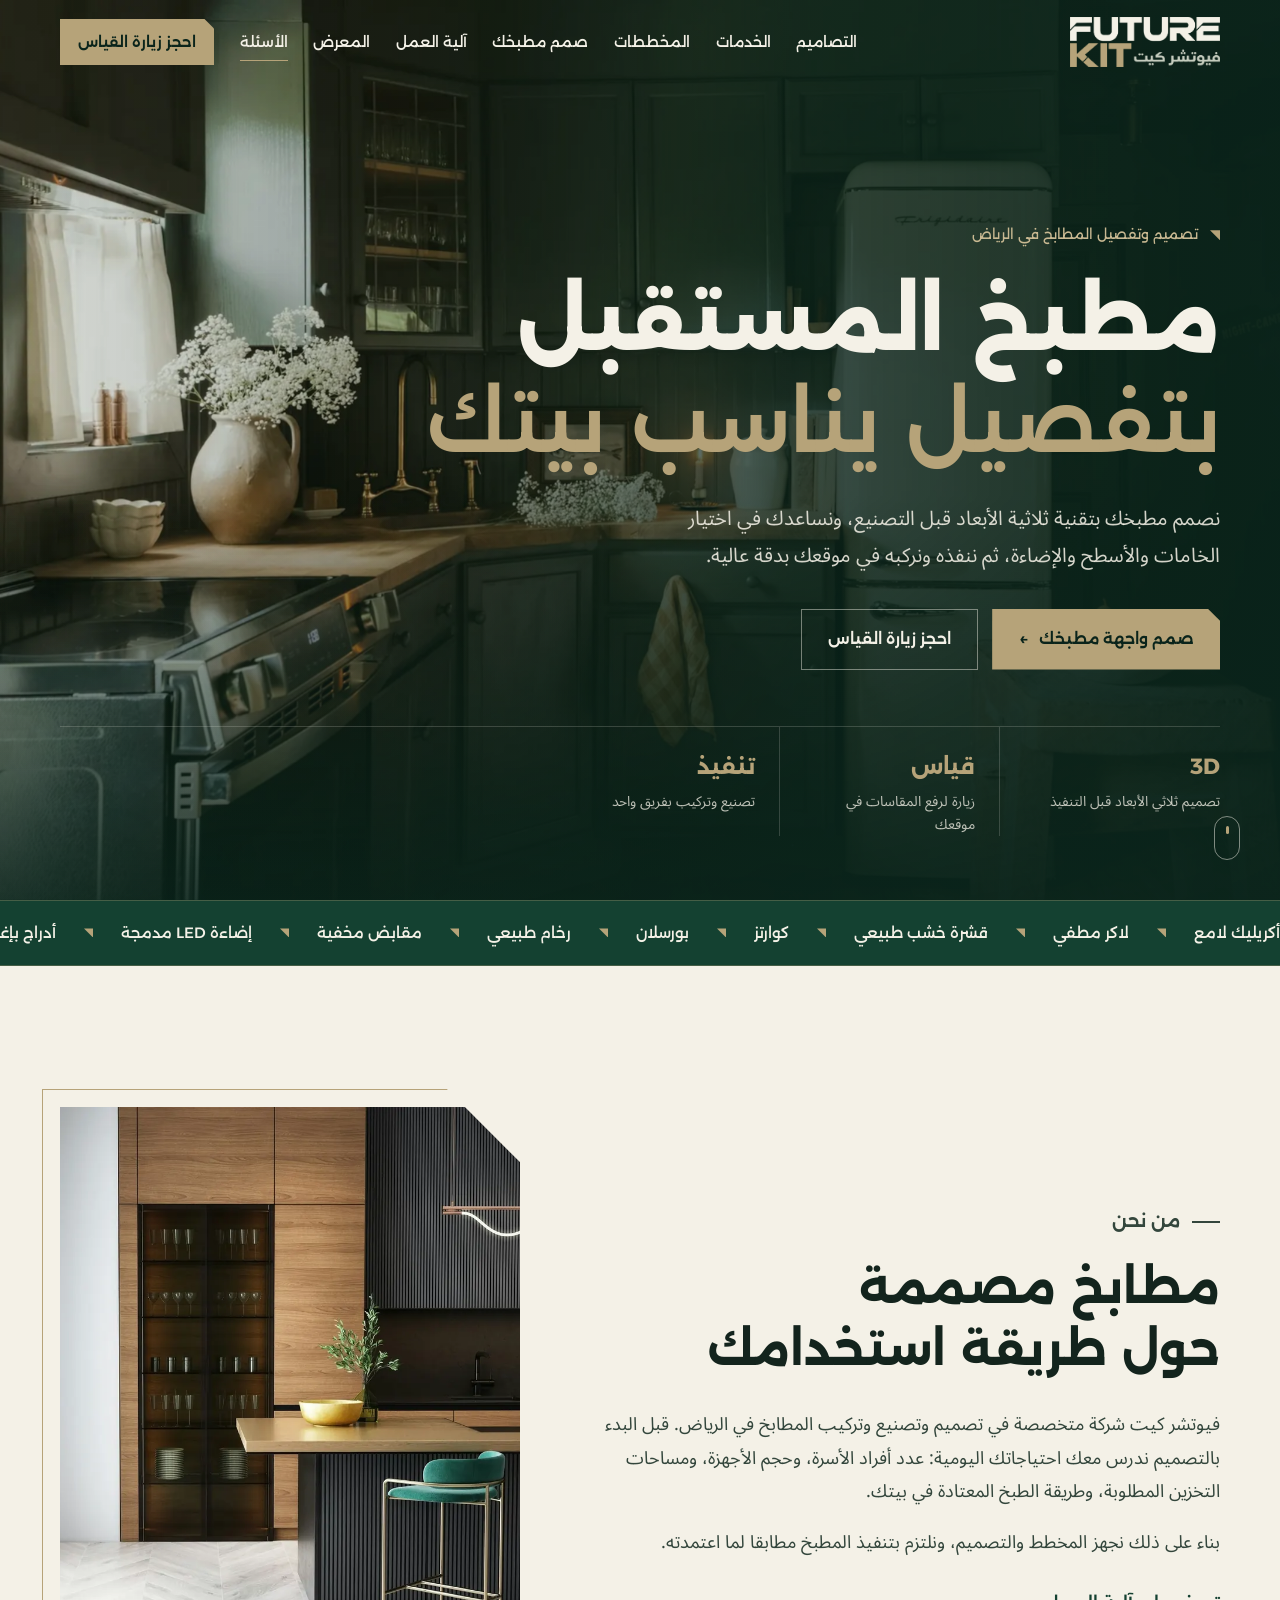
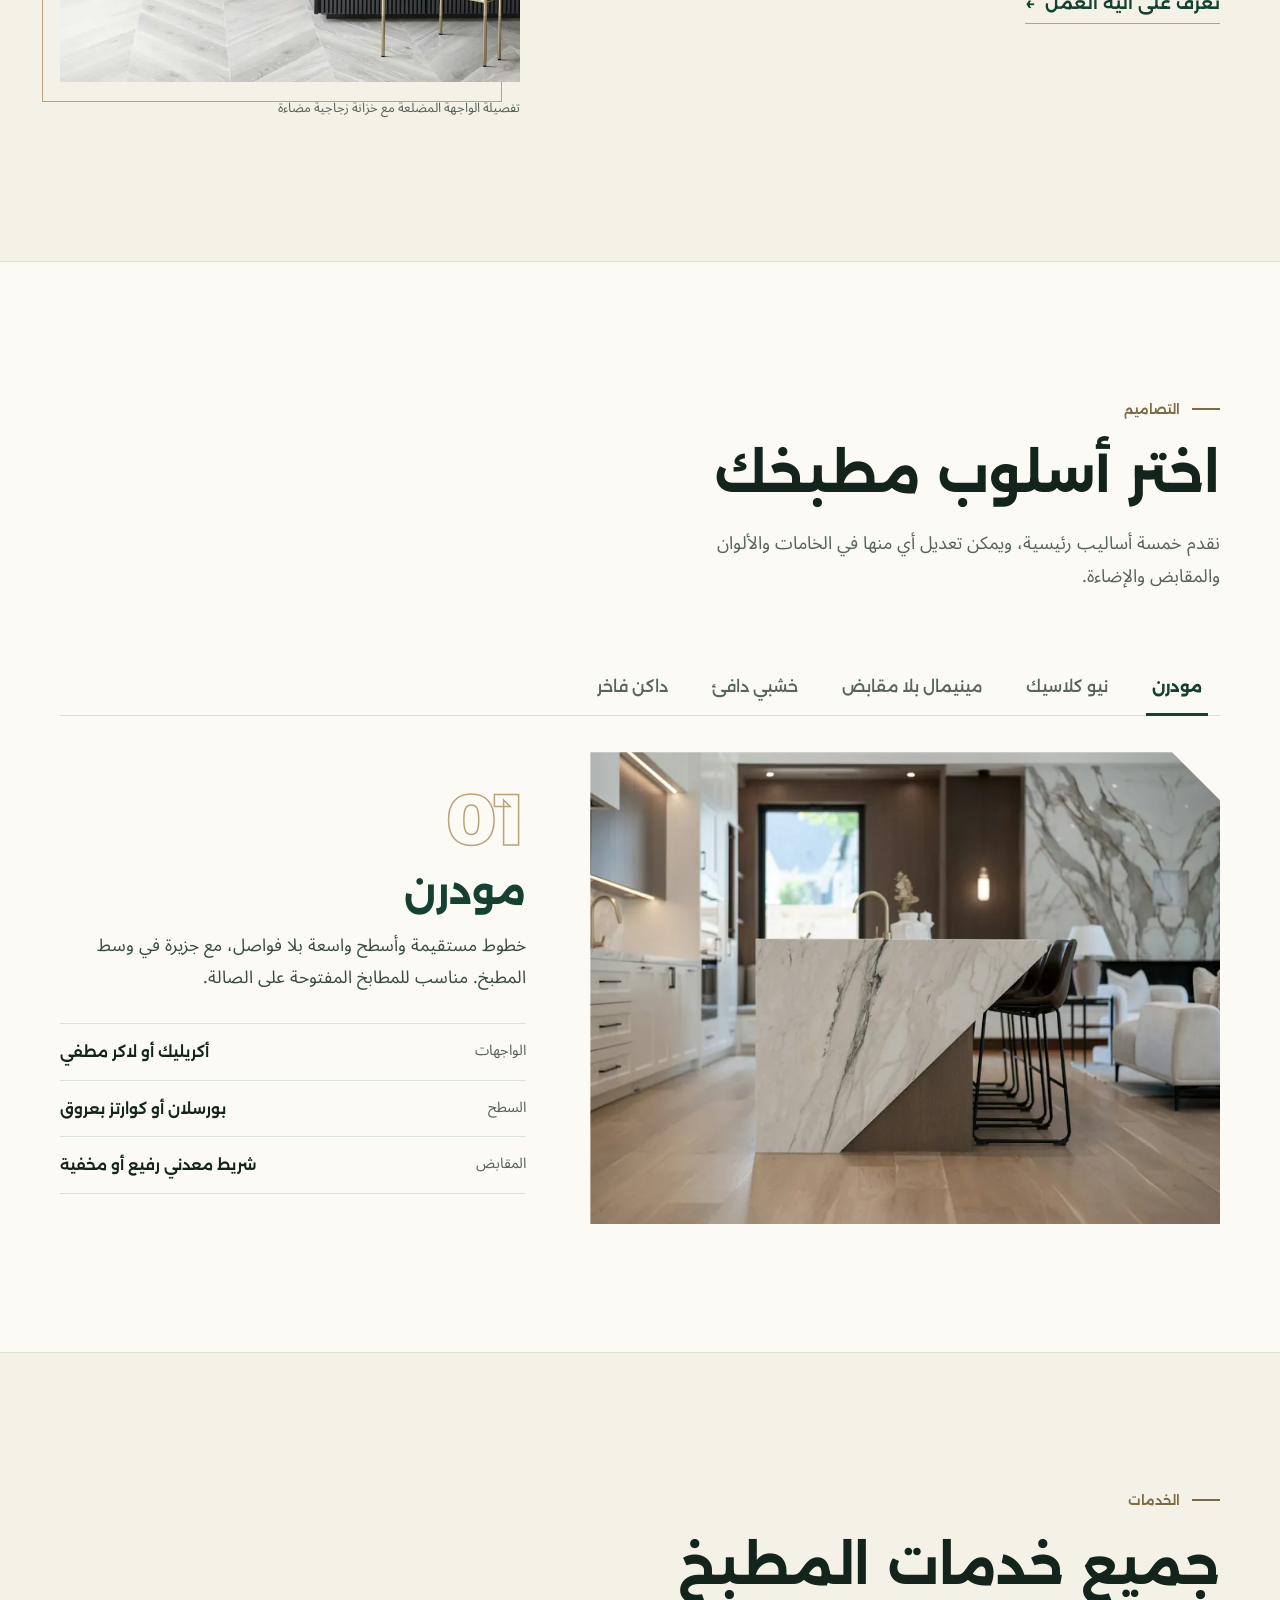
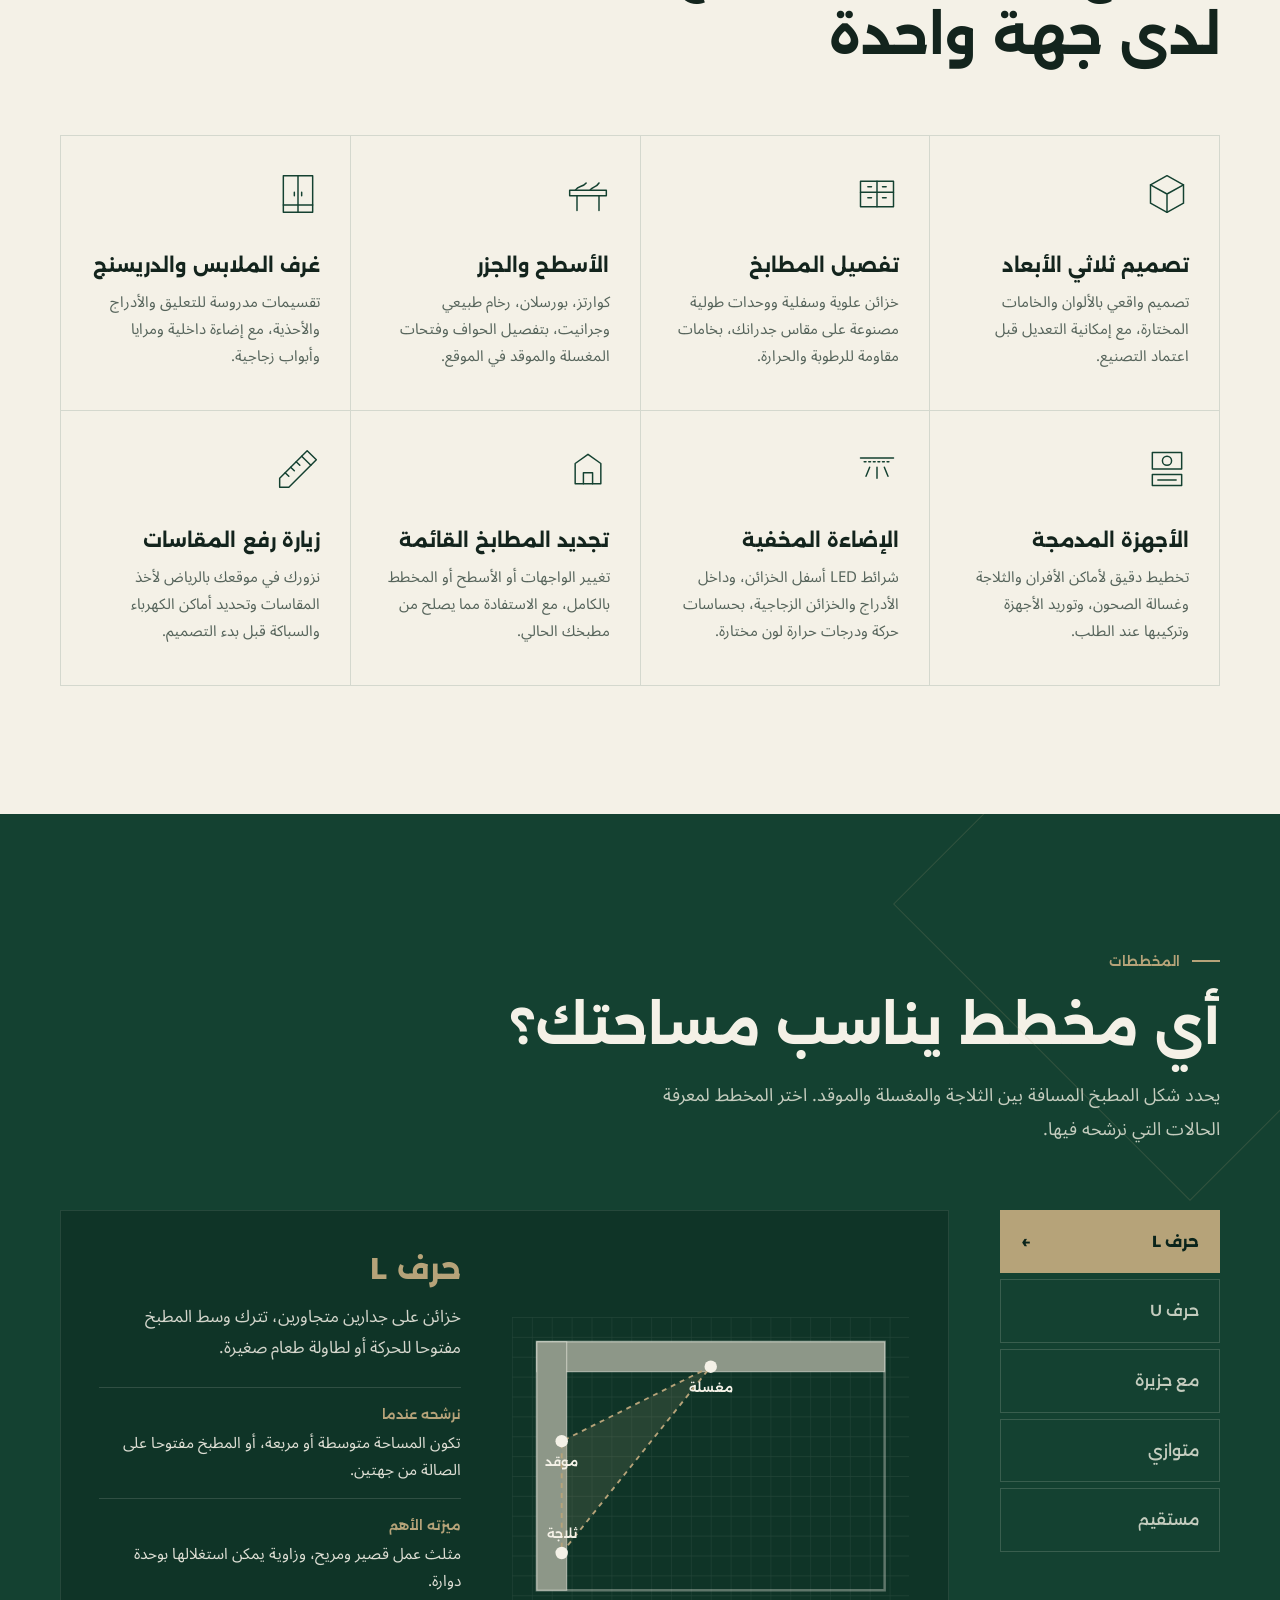
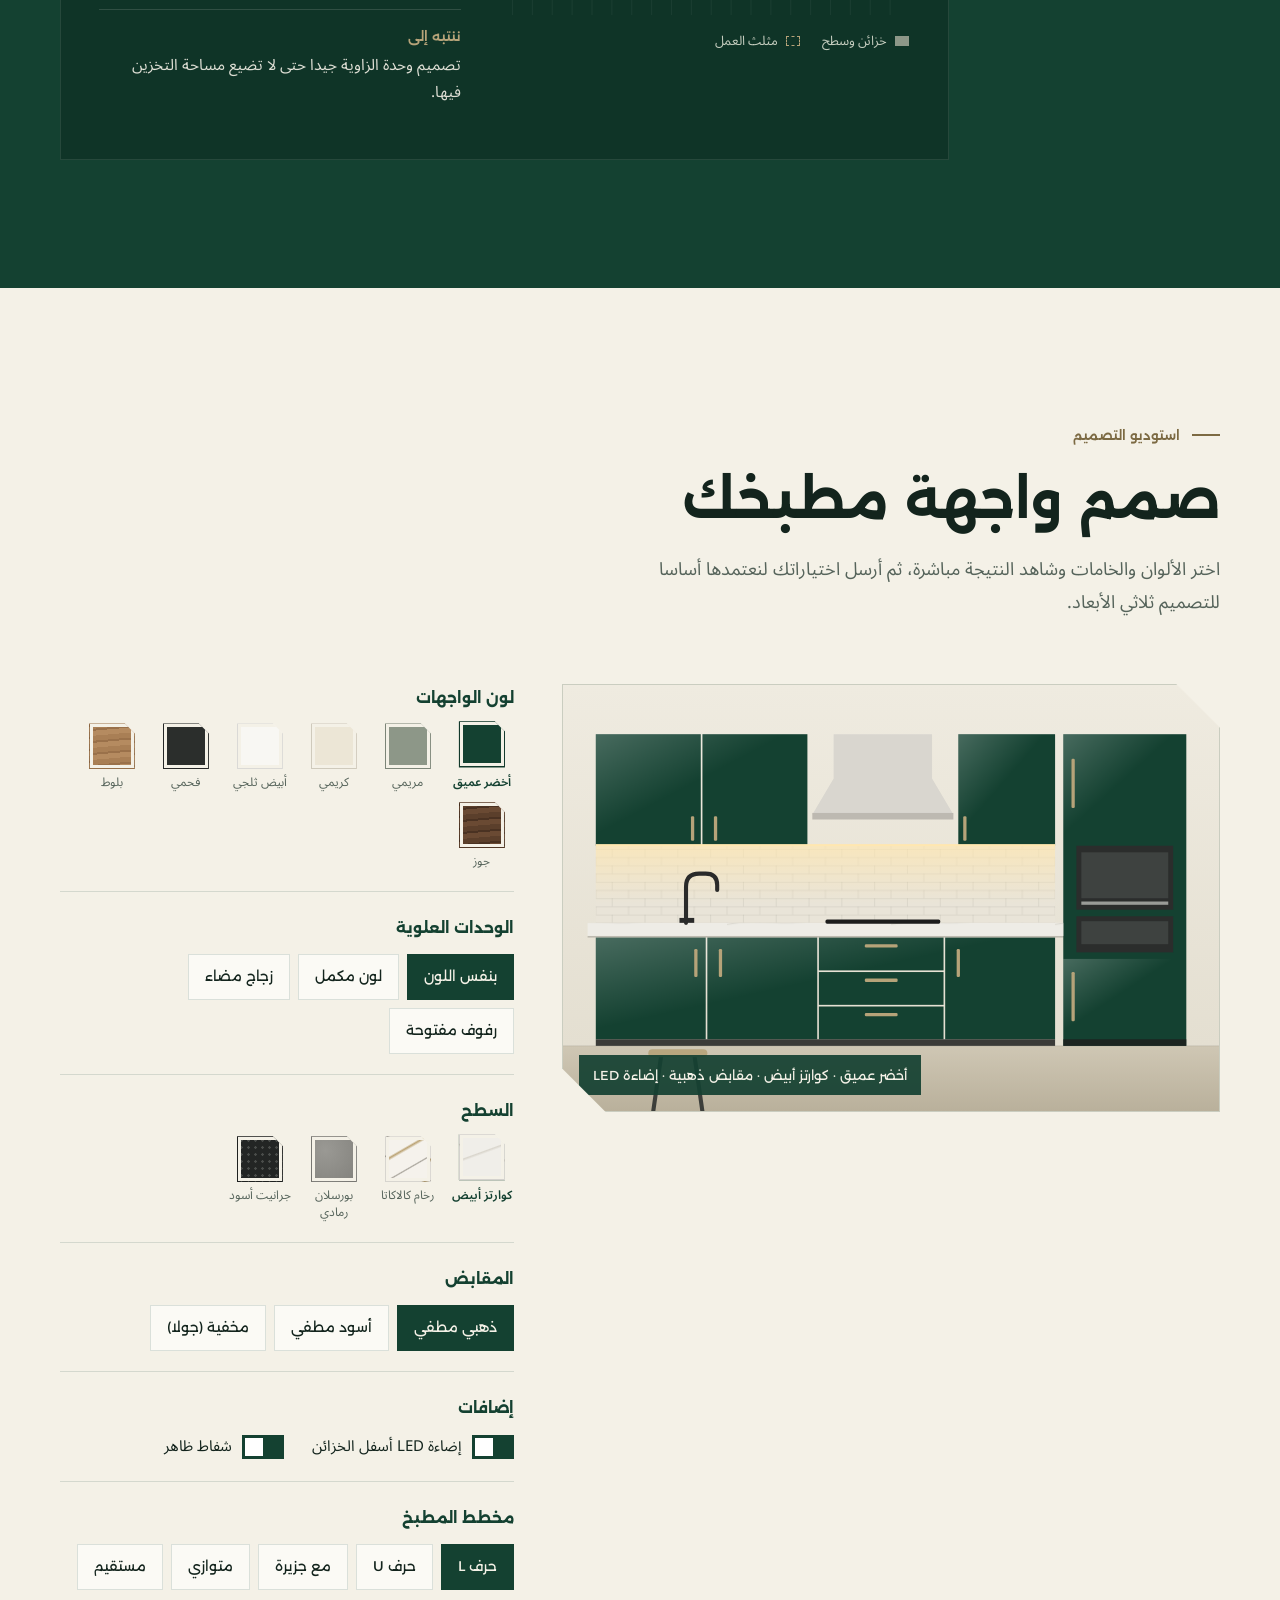
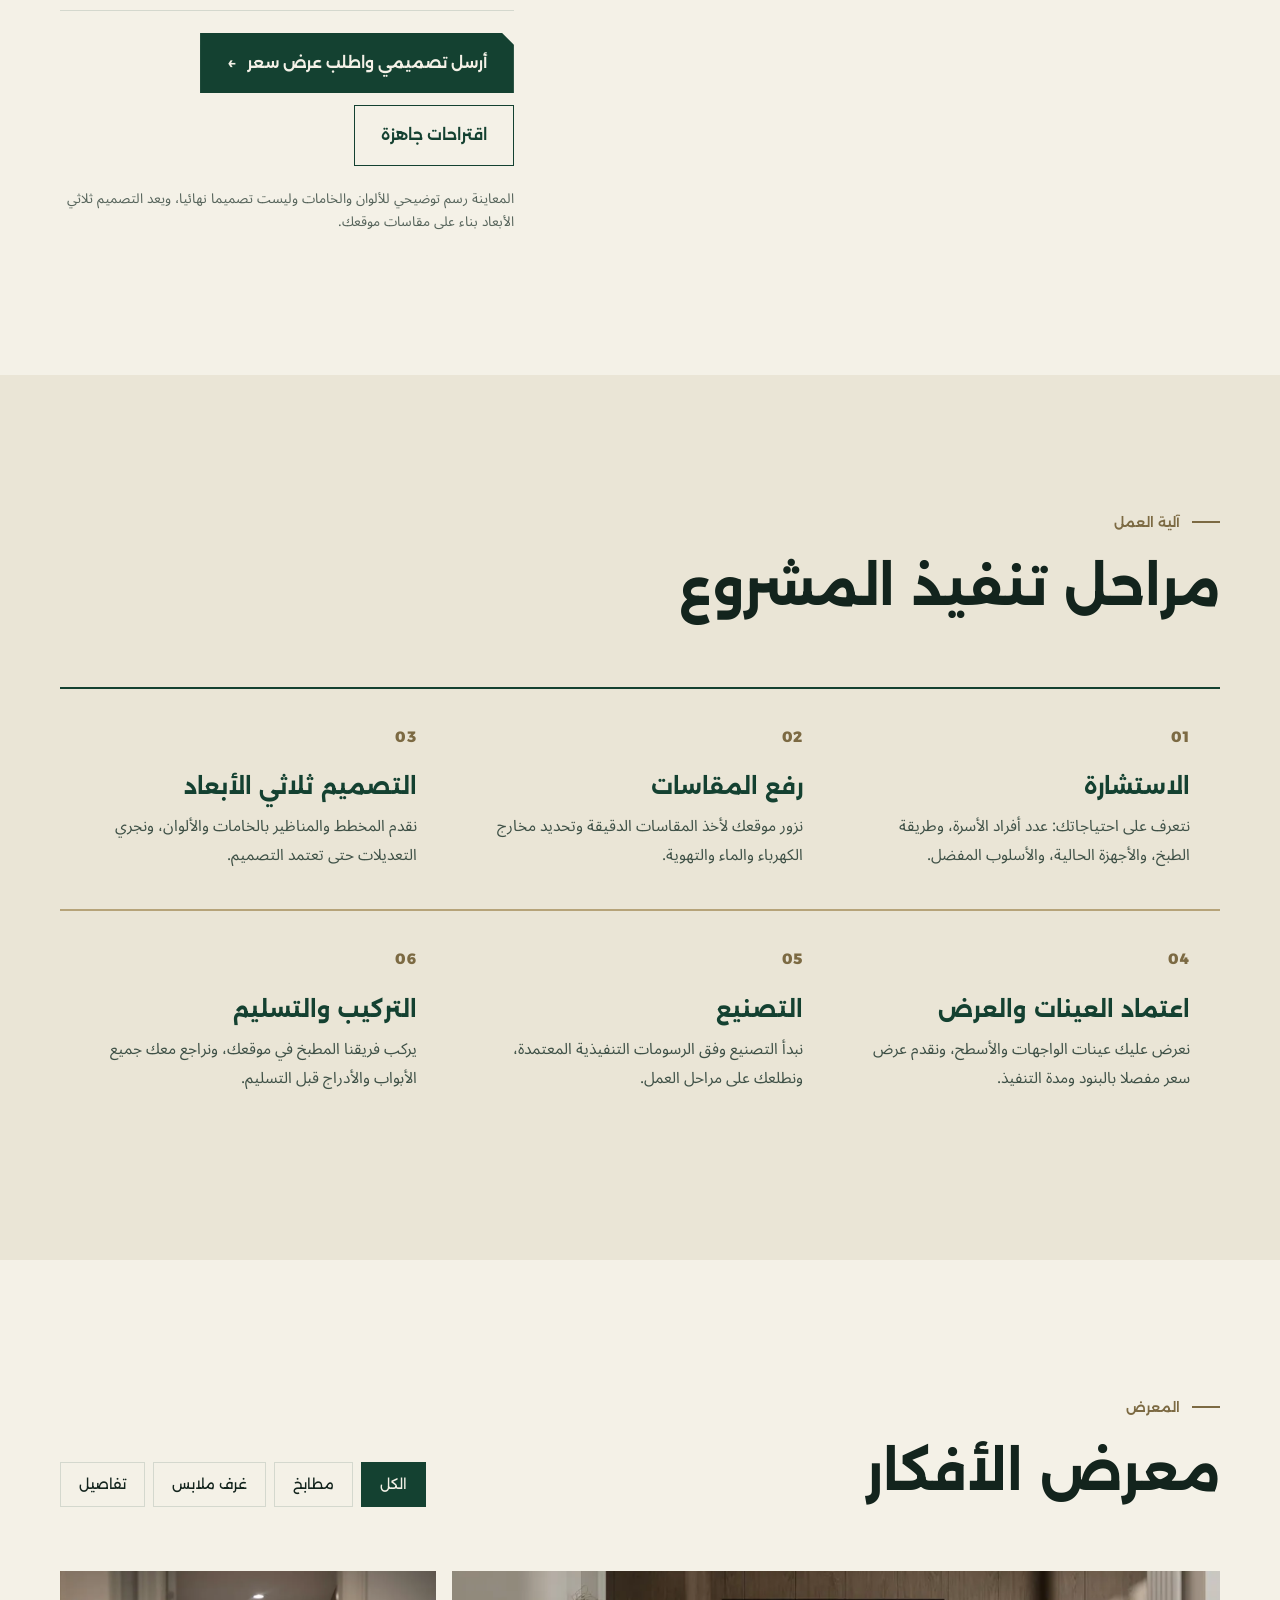
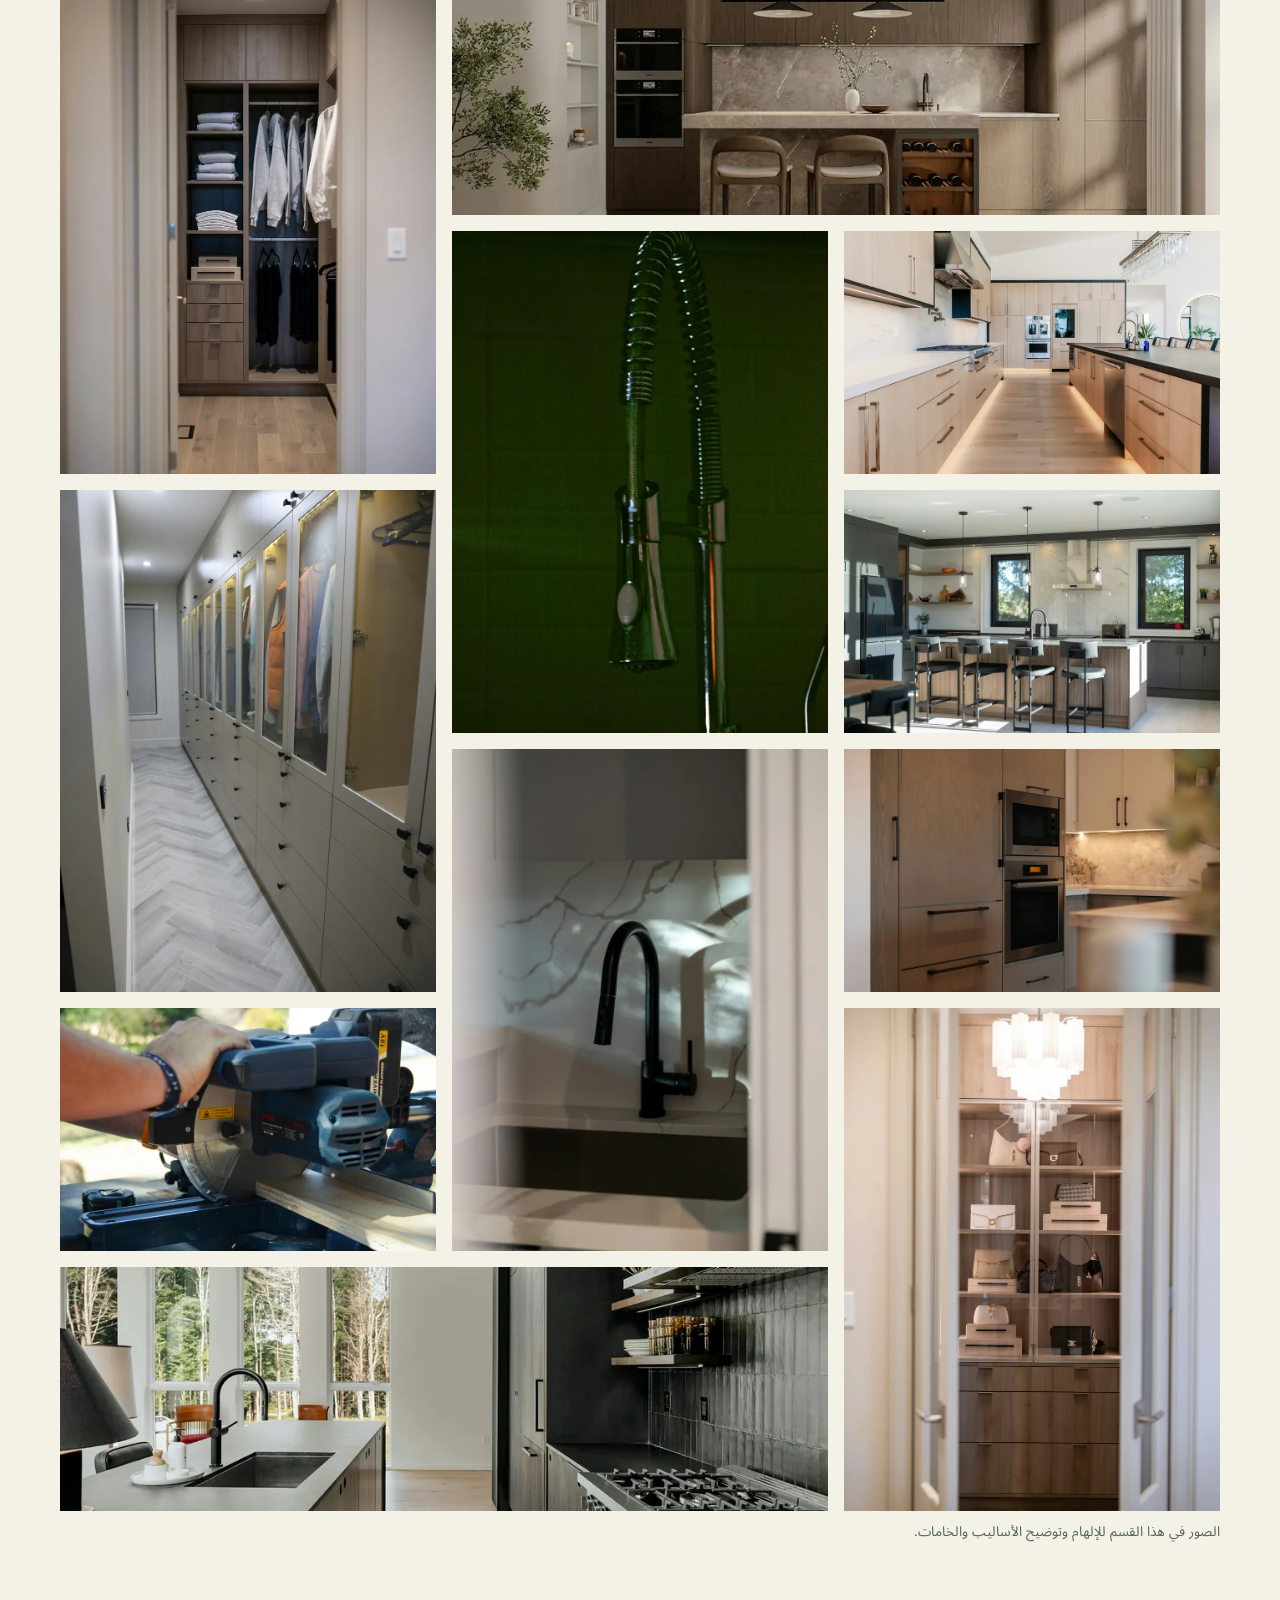
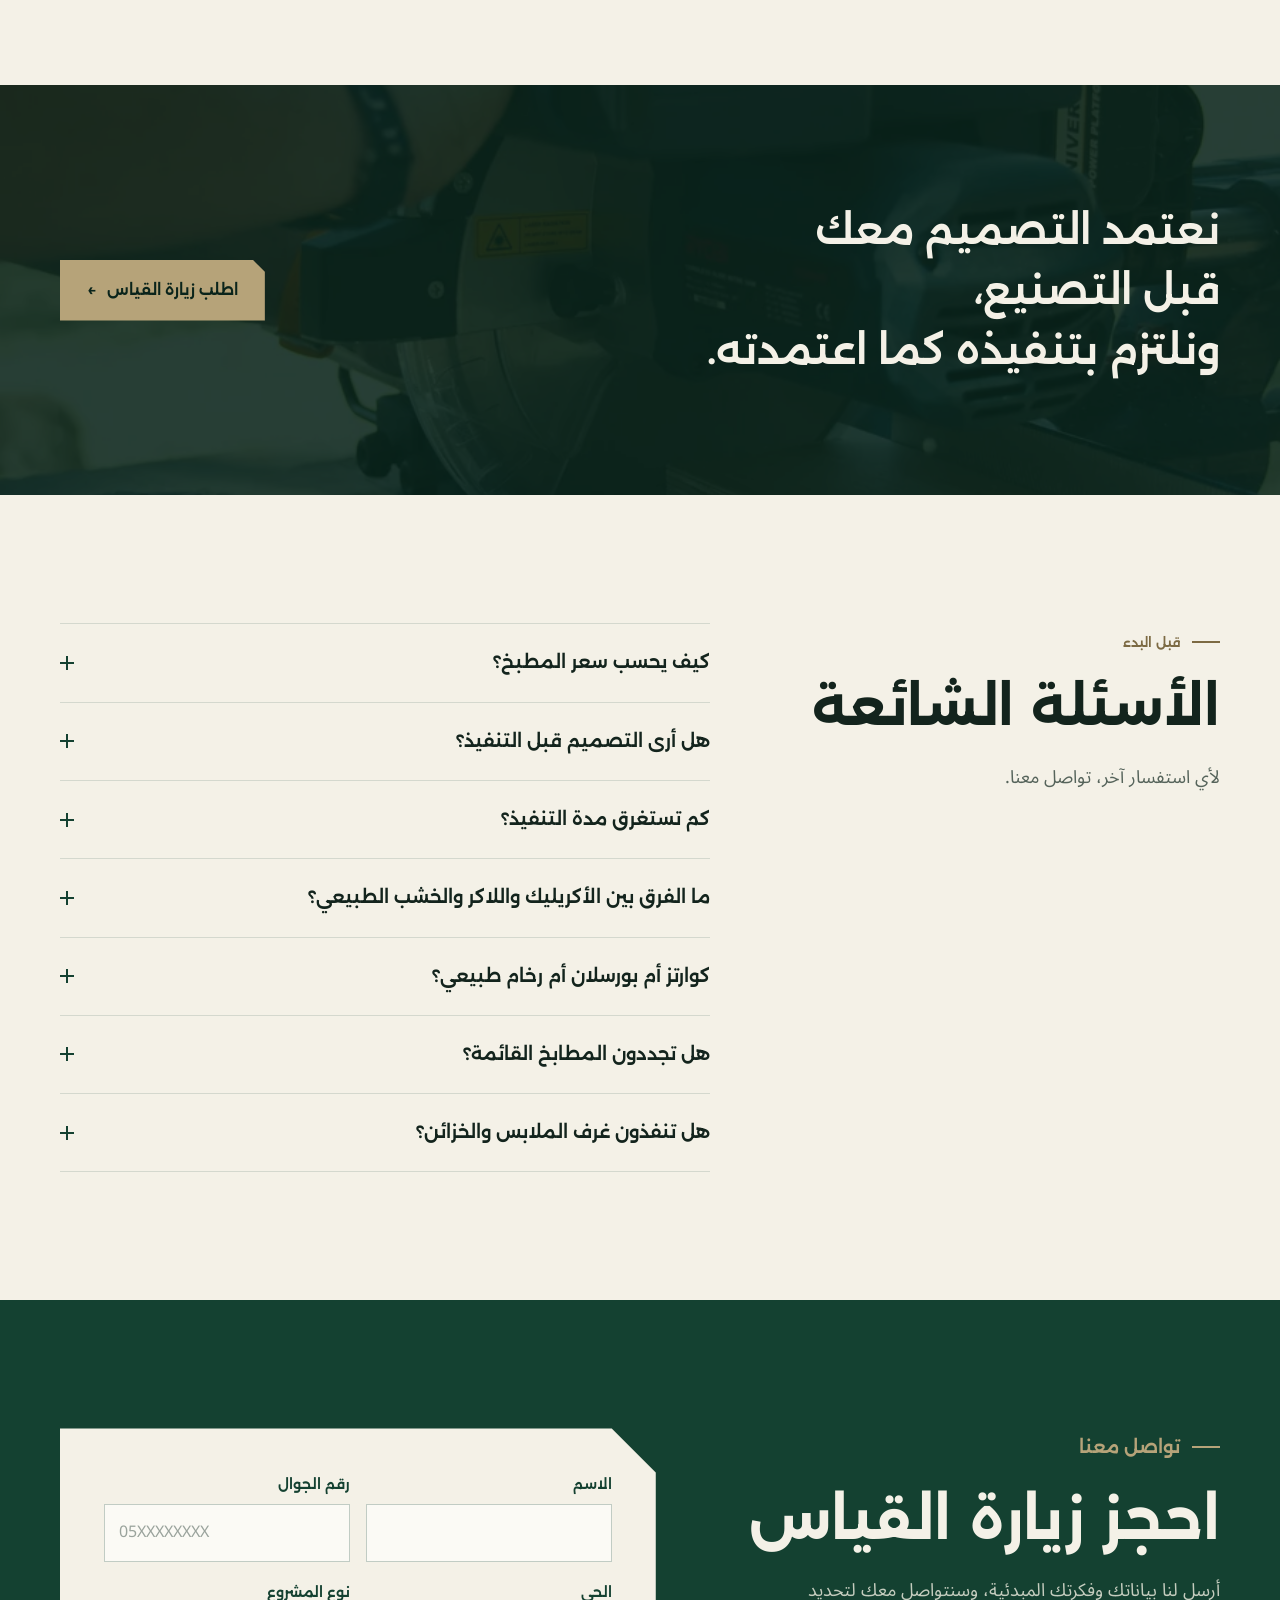
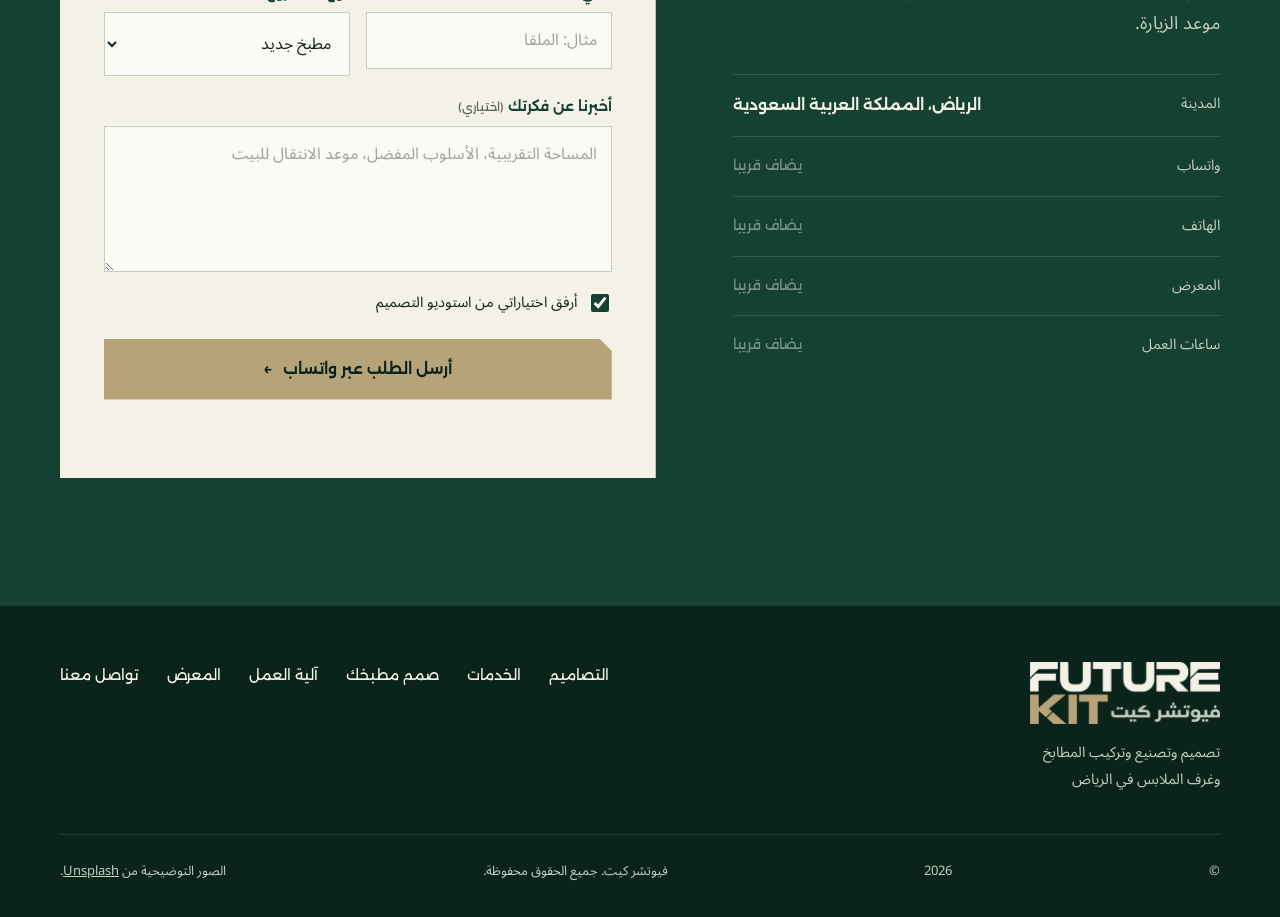
==== v1/index.html @ d4c9fbef "Make v2 the main site; keep v1 at /v1/ and redirect /v2/ Co-Authored-By: Claude Opus 5.5 <noreply@an" ====
<!doctype html>
<html lang="ar" dir="rtl">
<head>
<meta charset="utf-8">
<meta name="viewport" content="width=device-width, initial-scale=1, viewport-fit=cover">
<title>فيوتشر كيت | تصميم وتفصيل المطابخ في الرياض</title>
<meta name="description" content="فيوتشر كيت شركة متخصصة في تصميم وتفصيل وتركيب المطابخ وغرف الملابس في الرياض، مع تصميم ثلاثي الأبعاد قبل التنفيذ.">
<meta name="theme-color" content="#144131">
<link rel="canonical" href="https://az212z.github.io/future-kit-riyadh/">
<meta name="robots" content="noindex">
<meta property="og:type" content="website">
<meta property="og:locale" content="ar_SA">
<meta property="og:title" content="فيوتشر كيت | تصميم وتفصيل المطابخ في الرياض">
<meta property="og:description" content="تصميم وتصنيع وتركيب المطابخ في الرياض. صمم واجهة مطبخك واطلب زيارة لرفع المقاسات.">
<meta property="og:image" content="https://az212z.github.io/future-kit-riyadh/assets/og.jpg">
<meta property="og:url" content="https://az212z.github.io/future-kit-riyadh/">
<meta name="twitter:card" content="summary_large_image">
<link rel="icon" type="image/png" href="../assets/favicon.png">
<link rel="apple-touch-icon" href="../assets/apple-touch-icon.png">
<link rel="preconnect" href="https://fonts.googleapis.com">
<link rel="preconnect" href="https://fonts.gstatic.com" crossorigin>
<link href="https://fonts.googleapis.com/css2?family=Alexandria:wght@300;400;500;600;700;800&family=Noto+Sans+Arabic:wght@400;500;600&display=swap" rel="stylesheet">
<link rel="preload" as="image" href="../assets/img/hero.webp" imagesrcset="../assets/img/hero-sm.webp 900w, ../assets/img/hero.webp 1800w" imagesizes="100vw">
<link rel="stylesheet" href="site.css">
<script type="application/ld+json">
{"@context":"https://schema.org","@type":"HomeAndConstructionBusiness","name":"فيوتشر كيت | FUTURE KIT","description":"تصميم وتفصيل وتركيب المطابخ وغرف الملابس","areaServed":"الرياض","address":{"@type":"PostalAddress","addressLocality":"الرياض","addressCountry":"SA"},"image":"https://az212z.github.io/future-kit-riyadh/assets/og.jpg","url":"https://az212z.github.io/future-kit-riyadh/"}
</script>
</head>
<body>
<a class="skip" href="#main">انتقل إلى المحتوى</a>

<header class="site-head" id="top">
  <div class="wrap head-row">
    <a href="#top" class="brand" aria-label="فيوتشر كيت، الصفحة الرئيسية">
      <img class="logo-dark" src="../assets/logo.webp" width="1522" height="499" alt="FUTURE KIT فيوتشر كيت">
      <img class="logo-light" src="../assets/logo-light.webp" width="1522" height="499" alt="" aria-hidden="true">
    </a>
    <nav class="nav" id="nav" aria-label="القائمة الرئيسية">
      <a href="#styles">التصاميم</a>
      <a href="#services">الخدمات</a>
      <a href="#layouts">المخططات</a>
      <a href="#studio">صمم مطبخك</a>
      <a href="#process">آلية العمل</a>
      <a href="#gallery">المعرض</a>
      <a href="#faq">الأسئلة</a>
      <a href="#contact" class="nav-cta">احجز زيارة القياس</a>
    </nav>
    <button class="burger" id="burger" aria-expanded="false" aria-controls="nav" aria-label="فتح القائمة"><span></span><span></span></button>
  </div>
</header>

<main id="main">

<!-- HERO -->
<section class="hero" aria-labelledby="hero-title">
  <picture class="hero-media">
    <source type="image/webp" srcset="../assets/img/hero-sm.webp 900w, ../assets/img/hero.webp 1800w" sizes="100vw">
    <img src="../assets/img/hero.webp" alt="مطبخ بخزائن خضراء داكنة وسطح خشبي وإضاءة دافئة" width="1800" height="1200" fetchpriority="high">
  </picture>
  <div class="hero-shade" aria-hidden="true"></div>
  <div class="wrap hero-inner">
    <p class="eyebrow reveal"><span class="tick" aria-hidden="true"></span>تصميم وتفصيل المطابخ في الرياض</p>
    <h1 id="hero-title" class="reveal">مطبخ المستقبل<br><em>بتفصيل يناسب بيتك</em></h1>
    <p class="lead reveal">نصمم مطبخك بتقنية ثلاثية الأبعاد قبل التصنيع، ونساعدك في اختيار الخامات والأسطح والإضاءة، ثم ننفذه ونركبه في موقعك بدقة عالية.</p>
    <div class="hero-actions reveal">
      <a href="#studio" class="btn btn-gold">صمم واجهة مطبخك <span class="arr" aria-hidden="true">←</span></a>
      <a href="#contact" class="btn btn-ghost">احجز زيارة القياس</a>
    </div>
    <ul class="hero-points reveal" aria-label="أبرز ما نقدمه">
      <li><b>3D</b><span>تصميم ثلاثي الأبعاد قبل التنفيذ</span></li>
      <li><b>قياس</b><span>زيارة لرفع المقاسات في موقعك</span></li>
      <li><b>تنفيذ</b><span>تصنيع وتركيب بفريق واحد</span></li>
    </ul>
  </div>
  <a href="#styles" class="scroll-cue" aria-label="انزل إلى التصاميم"><span></span></a>
</section>

<!-- MARQUEE -->
<div class="marquee" aria-hidden="true">
  <div class="marquee-track">
    <span>أكريليك لامع</span><i></i><span>لاكر مطفي</span><i></i><span>قشرة خشب طبيعي</span><i></i><span>كوارتز</span><i></i><span>بورسلان</span><i></i><span>رخام طبيعي</span><i></i><span>مقابض مخفية</span><i></i><span>إضاءة LED مدمجة</span><i></i><span>أدراج بإغلاق هادئ</span><i></i><span>غرف ملابس</span><i></i>
    <span>أكريليك لامع</span><i></i><span>لاكر مطفي</span><i></i><span>قشرة خشب طبيعي</span><i></i><span>كوارتز</span><i></i><span>بورسلان</span><i></i><span>رخام طبيعي</span><i></i><span>مقابض مخفية</span><i></i><span>إضاءة LED مدمجة</span><i></i><span>أدراج بإغلاق هادئ</span><i></i><span>غرف ملابس</span><i></i>
  </div>
</div>

<!-- INTRO -->
<section class="intro wrap" aria-labelledby="intro-title">
  <div class="intro-grid">
    <div class="intro-text">
      <p class="kicker reveal">من نحن</p>
      <h2 id="intro-title" class="reveal">مطابخ مصممة<br>حول طريقة استخدامك</h2>
      <p class="reveal">فيوتشر كيت شركة متخصصة في تصميم وتصنيع وتركيب المطابخ في الرياض. قبل البدء بالتصميم ندرس معك احتياجاتك اليومية: عدد أفراد الأسرة، وحجم الأجهزة، ومساحات التخزين المطلوبة، وطريقة الطبخ المعتادة في بيتك.</p>
      <p class="reveal">بناء على ذلك نجهز المخطط والتصميم، ونلتزم بتنفيذ المطبخ مطابقا لما اعتمدته.</p>
      <a href="#process" class="link-arrow reveal">تعرف على آلية العمل <span aria-hidden="true">←</span></a>
    </div>
    <figure class="intro-figure reveal">
      <img src="../assets/img/fluted-sm.webp" srcset="../assets/img/fluted-sm.webp 900w, ../assets/img/fluted.webp 1800w" sizes="(max-width: 900px) 100vw, 40vw" alt="جزيرة مطبخ بواجهة مضلعة داكنة وخزانة زجاجية" width="900" height="983" loading="lazy">
      <figcaption>تفصيلة الواجهة المضلعة مع خزانة زجاجية مضاءة</figcaption>
    </figure>
  </div>
</section>

<!-- STYLES -->
<section class="styles" id="styles" aria-labelledby="styles-title">
  <div class="wrap">
    <header class="sec-head">
      <p class="kicker reveal">التصاميم</p>
      <h2 id="styles-title" class="reveal">اختر أسلوب مطبخك</h2>
      <p class="sec-sub reveal">نقدم خمسة أساليب رئيسية، ويمكن تعديل أي منها في الخامات والألوان والمقابض والإضاءة.</p>
    </header>
    <div class="style-tabs" role="tablist" aria-label="أساليب التصميم">
      <button role="tab" aria-selected="true" aria-controls="sp-modern" id="st-modern" data-style="modern">مودرن</button>
      <button role="tab" aria-selected="false" aria-controls="sp-neo" id="st-neo" data-style="neo" tabindex="-1">نيو كلاسيك</button>
      <button role="tab" aria-selected="false" aria-controls="sp-minimal" id="st-minimal" data-style="minimal" tabindex="-1">مينيمال بلا مقابض</button>
      <button role="tab" aria-selected="false" aria-controls="sp-warm" id="st-warm" data-style="warm" tabindex="-1">خشبي دافئ</button>
      <button role="tab" aria-selected="false" aria-controls="sp-dark" id="st-dark" data-style="dark" tabindex="-1">داكن فاخر</button>
    </div>
    <div class="style-panels">
      <article class="style-panel is-on" role="tabpanel" id="sp-modern" aria-labelledby="st-modern">
        <div class="sp-media notch"><img src="../assets/img/marble-island-sm.webp" srcset="../assets/img/marble-island-sm.webp 900w, ../assets/img/marble-island.webp 1800w" sizes="(max-width: 900px) 100vw, 58vw" alt="مطبخ مودرن بجزيرة رخامية منحوتة" width="900" height="600" loading="lazy"></div>
        <div class="sp-body">
          <span class="sp-num">01</span>
          <h3>مودرن</h3>
          <p>خطوط مستقيمة وأسطح واسعة بلا فواصل، مع جزيرة في وسط المطبخ. مناسب للمطابخ المفتوحة على الصالة.</p>
          <dl class="sp-specs">
            <div><dt>الواجهات</dt><dd>أكريليك أو لاكر مطفي</dd></div>
            <div><dt>السطح</dt><dd>بورسلان أو كوارتز بعروق</dd></div>
            <div><dt>المقابض</dt><dd>شريط معدني رفيع أو مخفية</dd></div>
          </dl>
        </div>
      </article>
      <article class="style-panel" role="tabpanel" id="sp-neo" aria-labelledby="st-neo" hidden>
        <div class="sp-media notch"><img src="../assets/img/green-shaker-sm.webp" alt="خزائن خضراء بإطار شيكر وسطح أبيض" width="900" height="1350" loading="lazy"></div>
        <div class="sp-body">
          <span class="sp-num">02</span>
          <h3>نيو كلاسيك</h3>
          <p>تفاصيل كلاسيكية بلمسة حديثة: أبواب بإطار بسيط، وألوان عميقة مثل الأخضر والمريمي، ومقابض ذهبية مطفية.</p>
          <dl class="sp-specs">
            <div><dt>الواجهات</dt><dd>MDF مدهون بإطار شيكر</dd></div>
            <div><dt>السطح</dt><dd>كوارتز أبيض أو رخام</dd></div>
            <div><dt>المقابض</dt><dd>نحاسي أو ذهبي مطفي</dd></div>
          </dl>
        </div>
      </article>
      <article class="style-panel" role="tabpanel" id="sp-minimal" aria-labelledby="st-minimal" hidden>
        <div class="sp-media notch"><img src="../assets/img/builtin-sm.webp" alt="خزائن خشبية بلا مقابض مع أفران مدمجة" width="900" height="600" loading="lazy"></div>
        <div class="sp-body">
          <span class="sp-num">03</span>
          <h3>مينيمال بلا مقابض</h3>
          <p>واجهات بدون مقابض ظاهرة، تفتح بمجرى «جولا» أو بنظام الضغط، مع أجهزة مدمجة داخل وحدات طولية.</p>
          <dl class="sp-specs">
            <div><dt>الواجهات</dt><dd>قشرة خشب أو PET مطفي</dd></div>
            <div><dt>السطح</dt><dd>بورسلان رفيع 12 ملم</dd></div>
            <div><dt>الفتح</dt><dd>مجرى جولا أو Push-to-open</dd></div>
          </dl>
        </div>
      </article>
      <article class="style-panel" role="tabpanel" id="sp-warm" aria-labelledby="st-warm" hidden>
        <div class="sp-media notch"><img src="../assets/img/window-wood-sm.webp" alt="مطبخ بخزائن خشبية دافئة ونافذة واسعة" width="900" height="720" loading="lazy"></div>
        <div class="sp-body">
          <span class="sp-num">04</span>
          <h3>خشبي دافئ</h3>
          <p>قشرة خشب طبيعي مع أسطح فاتحة وإضاءة سفلية هادئة، لمن يفضل الطابع الدافئ في المطبخ.</p>
          <dl class="sp-specs">
            <div><dt>الواجهات</dt><dd>قشرة بلوط أو جوز</dd></div>
            <div><dt>السطح</dt><dd>كوارتز فاتح</dd></div>
            <div><dt>الإضاءة</dt><dd>LED أسفل الخزائن العلوية</dd></div>
          </dl>
        </div>
      </article>
      <article class="style-panel" role="tabpanel" id="sp-dark" aria-labelledby="st-dark" hidden>
        <div class="sp-media notch"><img src="../assets/img/dark-stone-sm.webp" alt="مطبخ داكن بجزيرة حجرية وبلاط أسود" width="900" height="600" loading="lazy"></div>
        <div class="sp-body">
          <span class="sp-num">05</span>
          <h3>داكن فاخر</h3>
          <p>ألوان داكنة مثل الفحمي والأخضر العميق، مع حجر طبيعي وإضاءة مركزة تبرز الخامات.</p>
          <dl class="sp-specs">
            <div><dt>الواجهات</dt><dd>لاكر مطفي داكن</dd></div>
            <div><dt>السطح</dt><dd>جرانيت أو حجر بملمس خشن</dd></div>
            <div><dt>المقابض</dt><dd>أسود مطفي أو مخفية</dd></div>
          </dl>
        </div>
      </article>
    </div>
  </div>
</section>

<!-- SERVICES -->
<section class="services wrap" id="services" aria-labelledby="services-title">
  <header class="sec-head">
    <p class="kicker reveal">الخدمات</p>
    <h2 id="services-title" class="reveal">جميع خدمات المطبخ<br>لدى جهة واحدة</h2>
  </header>
  <div class="svc-grid">
    <article class="svc reveal">
      <svg class="svc-ic" viewBox="0 0 48 48" aria-hidden="true"><path d="M24 4 42 14v20L24 44 6 34V14z"/><path d="M6 14l18 10 18-10M24 24v20"/></svg>
      <h3>تصميم ثلاثي الأبعاد</h3>
      <p>تصميم واقعي بالألوان والخامات المختارة، مع إمكانية التعديل قبل اعتماد التصنيع.</p>
    </article>
    <article class="svc reveal">
      <svg class="svc-ic" viewBox="0 0 48 48" aria-hidden="true"><path d="M6 10h36v28H6z"/><path d="M6 22h36M24 10v28M14 16h4M30 16h4M14 28h4M30 28h4"/></svg>
      <h3>تفصيل المطابخ</h3>
      <p>خزائن علوية وسفلية ووحدات طولية مصنوعة على مقاس جدرانك، بخامات مقاومة للرطوبة والحرارة.</p>
    </article>
    <article class="svc reveal">
      <svg class="svc-ic" viewBox="0 0 48 48" aria-hidden="true"><path d="M4 20h40v6H4z"/><path d="M12 26v16M36 26v16M10 20c4-6 8-3 12-8M26 20c3-4 7-3 10-8"/></svg>
      <h3>الأسطح والجزر</h3>
      <p>كوارتز، بورسلان، رخام طبيعي وجرانيت، بتفصيل الحواف وفتحات المغسلة والموقد في الموقع.</p>
    </article>
    <article class="svc reveal">
      <svg class="svc-ic" viewBox="0 0 48 48" aria-hidden="true"><path d="M8 4h32v40H8z"/><path d="M24 4v40M20 22v4M28 22v4M8 36h32"/></svg>
      <h3>غرف الملابس والدريسنج</h3>
      <p>تقسيمات مدروسة للتعليق والأدراج والأحذية، مع إضاءة داخلية ومرايا وأبواب زجاجية.</p>
    </article>
    <article class="svc reveal">
      <svg class="svc-ic" viewBox="0 0 48 48" aria-hidden="true"><path d="M8 6h32v18H8zM8 30h32v12H8z"/><circle cx="24" cy="15" r="5"/><path d="M14 36h20"/></svg>
      <h3>الأجهزة المدمجة</h3>
      <p>تخطيط دقيق لأماكن الأفران والثلاجة وغسالة الصحون، وتوريد الأجهزة وتركيبها عند الطلب.</p>
    </article>
    <article class="svc reveal">
      <svg class="svc-ic" viewBox="0 0 48 48" aria-hidden="true"><path d="M6 12h36"/><path d="M10 16h28" stroke-dasharray="2 3"/><path d="M16 22l-4 10M24 22v12M32 22l4 10"/></svg>
      <h3>الإضاءة المخفية</h3>
      <p>شرائط LED أسفل الخزائن، وداخل الأدراج والخزائن الزجاجية، بحساسات حركة ودرجات حرارة لون مختارة.</p>
    </article>
    <article class="svc reveal">
      <svg class="svc-ic" viewBox="0 0 48 48" aria-hidden="true"><path d="M10 40V18L24 8l14 10v22z"/><path d="M19 40V28h10v12"/></svg>
      <h3>تجديد المطابخ القائمة</h3>
      <p>تغيير الواجهات أو الأسطح أو المخطط بالكامل، مع الاستفادة مما يصلح من مطبخك الحالي.</p>
    </article>
    <article class="svc reveal">
      <svg class="svc-ic" viewBox="0 0 48 48" aria-hidden="true"><path d="M4 34 34 4l10 10-30 30H4z"/><path d="M28 10l10 10M10 28l4 4M16 22l4 4M22 16l4 4"/></svg>
      <h3>زيارة رفع المقاسات</h3>
      <p>نزورك في موقعك بالرياض لأخذ المقاسات وتحديد أماكن الكهرباء والسباكة قبل بدء التصميم.</p>
    </article>
  </div>
</section>

<!-- LAYOUTS -->
<section class="layouts" id="layouts" aria-labelledby="layouts-title">
  <div class="wrap">
    <header class="sec-head light">
      <p class="kicker reveal">المخططات</p>
      <h2 id="layouts-title" class="reveal">أي مخطط يناسب مساحتك؟</h2>
      <p class="sec-sub reveal">يحدد شكل المطبخ المسافة بين الثلاجة والمغسلة والموقد. اختر المخطط لمعرفة الحالات التي نرشحه فيها.</p>
    </header>
    <div class="lay-wrap">
      <div class="lay-list" role="tablist" aria-label="مخططات المطابخ">
        <button role="tab" aria-selected="true" data-lay="L" id="lt-L" aria-controls="lay-detail">حرف L</button>
        <button role="tab" aria-selected="false" data-lay="U" id="lt-U" aria-controls="lay-detail" tabindex="-1">حرف U</button>
        <button role="tab" aria-selected="false" data-lay="I" id="lt-I" aria-controls="lay-detail" tabindex="-1">مع جزيرة</button>
        <button role="tab" aria-selected="false" data-lay="P" id="lt-P" aria-controls="lay-detail" tabindex="-1">متوازي</button>
        <button role="tab" aria-selected="false" data-lay="S" id="lt-S" aria-controls="lay-detail" tabindex="-1">مستقيم</button>
      </div>
      <div class="lay-detail" id="lay-detail" role="tabpanel" aria-live="polite">
        <div class="lay-plan">
          <svg viewBox="0 0 320 240" id="lay-svg" role="img" aria-labelledby="lay-svg-t"><title id="lay-svg-t">مخطط المطبخ المختار من الأعلى</title>
            <defs><pattern id="grid" width="16" height="16" patternUnits="userSpaceOnUse"><path d="M16 0H0V16" fill="none" stroke="rgba(244,241,231,.08)" stroke-width="1"/></pattern></defs>
            <rect x="0" y="0" width="320" height="240" fill="url(#grid)"/>
            <rect x="20" y="20" width="280" height="200" fill="none" stroke="rgba(244,241,231,.35)" stroke-width="2"/>
            <g id="lay-shapes"></g>
            <path id="lay-tri" fill="rgba(182,163,121,.14)" stroke="#B6A379" stroke-width="1.5" stroke-dasharray="4 4"/>
            <g id="lay-dots"></g>
          </svg>
          <ul class="lay-legend" aria-hidden="true"><li><i class="k-cab"></i>خزائن وسطح</li><li><i class="k-tri"></i>مثلث العمل</li></ul>
        </div>
        <div class="lay-info">
          <h3 id="lay-name">حرف L</h3>
          <p id="lay-desc"></p>
          <dl>
            <div><dt>نرشحه عندما</dt><dd id="lay-fit"></dd></div>
            <div><dt>ميزته الأهم</dt><dd id="lay-pro"></dd></div>
            <div><dt>ننتبه إلى</dt><dd id="lay-care"></dd></div>
          </dl>
        </div>
      </div>
    </div>
  </div>
</section>

<!-- STUDIO / CONFIGURATOR -->
<section class="studio wrap" id="studio" aria-labelledby="studio-title">
  <header class="sec-head">
    <p class="kicker reveal">استوديو التصميم</p>
    <h2 id="studio-title" class="reveal">صمم واجهة مطبخك</h2>
    <p class="sec-sub reveal">اختر الألوان والخامات وشاهد النتيجة مباشرة، ثم أرسل اختياراتك لنعتمدها أساسا للتصميم ثلاثي الأبعاد.</p>
  </header>

  <div class="studio-grid">
    <div class="stage notch-lg">
      <svg viewBox="0 0 800 520" id="kitchen" role="img" aria-labelledby="kt-title kt-desc">
        <title id="kt-title">معاينة واجهة المطبخ</title>
        <desc id="kt-desc">رسم توضيحي يتغير بحسب الألوان والخامات المختارة</desc>
        <defs>
          <linearGradient id="wallG" x1="0" y1="0" x2="0" y2="1"><stop offset="0" stop-color="#EFEBE0"/><stop offset="1" stop-color="#E4DFD1"/></linearGradient>
          <linearGradient id="floorG" x1="0" y1="0" x2="0" y2="1"><stop offset="0" stop-color="#CFC7B4"/><stop offset="1" stop-color="#B9B09B"/></linearGradient>
          <linearGradient id="ledG" x1="0" y1="0" x2="0" y2="1"><stop offset="0" stop-color="#FFE7B0" stop-opacity=".9"/><stop offset="1" stop-color="#FFE7B0" stop-opacity="0"/></linearGradient>
          <linearGradient id="shine" x1="0" y1="0" x2="1" y2="1"><stop offset="0" stop-color="#fff" stop-opacity=".22"/><stop offset=".45" stop-color="#fff" stop-opacity="0"/></linearGradient>
          <pattern id="woodOak" width="120" height="40" patternUnits="userSpaceOnUse"><rect width="120" height="40" fill="#A97F55"/><path d="M0 8c30-4 60 4 120-2M0 20c40 3 70-4 120 2M0 32c30-3 80 4 120-1" stroke="#8E6640" stroke-width="1.4" fill="none" opacity=".55"/><path d="M0 14c50 2 70-3 120 1" stroke="#C49A6C" stroke-width="1" fill="none" opacity=".6"/></pattern>
          <pattern id="woodWalnut" width="120" height="40" patternUnits="userSpaceOnUse"><rect width="120" height="40" fill="#5B3F2B"/><path d="M0 8c30-4 60 4 120-2M0 20c40 3 70-4 120 2M0 32c30-3 80 4 120-1" stroke="#432D1E" stroke-width="1.5" fill="none" opacity=".7"/><path d="M0 14c50 2 70-3 120 1" stroke="#76533A" stroke-width="1" fill="none" opacity=".7"/></pattern>
          <pattern id="mQuartz" width="200" height="30" patternUnits="userSpaceOnUse"><rect width="200" height="30" fill="#EEECE6"/><path d="M0 22c40-8 70 4 110-6s60 6 90-2" stroke="#D5D1C8" stroke-width="1" fill="none"/></pattern>
          <pattern id="mCalacatta" width="220" height="30" patternUnits="userSpaceOnUse"><rect width="220" height="30" fill="#F3F0EA"/><path d="M0 24c30-10 50 0 80-12s50 4 70-6 40 8 70-2" stroke="#B9A273" stroke-width="1.6" fill="none"/><path d="M20 4c20 8 40-2 60 6" stroke="#A9A59C" stroke-width=".8" fill="none"/></pattern>
          <pattern id="mPorcelain" width="200" height="30" patternUnits="userSpaceOnUse"><rect width="200" height="30" fill="#8F8E89"/><circle cx="30" cy="10" r="1" fill="#7D7C78"/><circle cx="120" cy="20" r="1.2" fill="#A3A29D"/><circle cx="170" cy="8" r=".8" fill="#7D7C78"/></pattern>
          <pattern id="mGranite" width="60" height="30" patternUnits="userSpaceOnUse"><rect width="60" height="30" fill="#232524"/><circle cx="8" cy="6" r="1.3" fill="#4A4C4A"/><circle cx="30" cy="18" r="1" fill="#6E6A60"/><circle cx="48" cy="9" r="1.4" fill="#3A3C3A"/><circle cx="20" cy="25" r=".9" fill="#56584F"/></pattern>
          <pattern id="tiles" width="40" height="20" patternUnits="userSpaceOnUse"><rect id="tileBase" width="40" height="20" fill="#E9E4D8"/><path d="M0 .5H40M20 0v10M0 10.5H40M0 10v10M40 10v10" stroke="rgba(0,0,0,.08)" stroke-width="1"/></pattern>
        </defs>

        <rect x="0" y="0" width="800" height="440" fill="url(#wallG)"/>
        <rect x="0" y="440" width="800" height="80" fill="url(#floorG)"/>
        <path d="M0 440H800" stroke="rgba(0,0,0,.12)"/>

        <!-- backsplash -->
        <rect id="k-splash" x="40" y="196" width="560" height="94" fill="url(#tiles)"/>

        <!-- hood -->
        <rect id="k-midcab" class="fr" x="300" y="60" width="180" height="136" hidden/>
        <g id="k-hood"><path d="M330 60h120v54l26 44H304l26-44z" fill="#D9D6CF"/><rect x="304" y="156" width="172" height="8" fill="#BDB9B1"/></g>

        <!-- upper cabinets -->
        <g id="k-upper">
          <rect class="fr" x="40" y="60" width="128" height="136"/>
          <rect class="fr" x="170" y="60" width="128" height="136"/>
          <rect class="fr" x="482" y="60" width="118" height="136"/>
        </g>
        <g id="k-upper-glass" hidden>
          <rect x="44" y="64" width="120" height="128" fill="rgba(255,250,235,.35)" stroke="rgba(0,0,0,.18)"/>
          <rect x="174" y="64" width="120" height="128" fill="rgba(255,250,235,.35)" stroke="rgba(0,0,0,.18)"/>
          <path d="M50 128h108M180 128h108" stroke="rgba(0,0,0,.25)" stroke-width="2"/>
          <g fill="#C9C2B0"><rect x="60" y="104" width="14" height="24" rx="3"/><rect x="80" y="110" width="20" height="18" rx="9"/><rect x="190" y="98" width="10" height="30" rx="3"/><rect x="206" y="108" width="26" height="20" rx="4"/><rect x="70" y="170" width="40" height="22" rx="4"/><rect x="200" y="172" width="18" height="20" rx="9"/></g>
        </g>
        <g id="k-shelves" hidden>
          <rect class="sh" x="40" y="98" width="258" height="8"/>
          <rect class="sh" x="40" y="150" width="258" height="8"/>
          <g fill="#C9C2B0"><rect x="60" y="74" width="16" height="24" rx="3"/><rect x="84" y="80" width="22" height="18" rx="9"/><rect x="200" y="70" width="12" height="28" rx="3"/><rect x="220" y="82" width="34" height="16" rx="4"/><rect x="70" y="128" width="44" height="22" rx="4"/><rect x="150" y="132" width="18" height="18" rx="9"/><rect x="240" y="126" width="22" height="24" rx="3"/></g>
          <path d="M120 98c-6-20 14-26 6-40M130 98c4-14 18-12 14-28" stroke="#5E7A5A" stroke-width="3" fill="none"/>
        </g>
        <rect id="k-led-bar" x="40" y="194" width="560" height="3" fill="#FFE7B0" opacity="0"/>
        <rect id="k-led" x="40" y="197" width="560" height="70" fill="url(#ledG)" opacity="0"/>

        <!-- tall unit -->
        <g id="k-tall">
          <rect class="fr" x="610" y="60" width="150" height="380"/>
          <rect x="626" y="196" width="118" height="78" fill="#2B2D2C"/><rect x="632" y="204" width="106" height="56" fill="#3E4240"/><rect x="632" y="264" width="106" height="4" fill="#9A9C98"/>
          <rect x="626" y="282" width="118" height="44" fill="#2B2D2C"/><rect x="632" y="288" width="106" height="28" fill="#3E4240"/>
        </g>

        <!-- countertop -->
        <rect id="k-counter" x="30" y="290" width="580" height="16" fill="url(#mQuartz)"/>
        <rect x="30" y="306" width="580" height="2" fill="rgba(0,0,0,.18)"/>

        <!-- sink & tap -->
        <g id="k-tap"><path d="M150 290v-44q0-16 16-16h8q14 0 14 14v6" fill="none" stroke="#2A2A2A" stroke-width="5" stroke-linecap="round"/><rect x="142" y="284" width="18" height="6" fill="#2A2A2A"/></g>
        <!-- cooktop -->
        <rect x="320" y="286" width="140" height="5" rx="2" fill="#1C1C1C"/>

        <!-- lower cabinets -->
        <g id="k-lower">
          <rect class="fr" x="40" y="308" width="134" height="124"/>
          <rect class="fr" x="176" y="308" width="134" height="124"/>
          <rect class="fr" x="312" y="308" width="152" height="40"/>
          <rect class="fr" x="312" y="350" width="152" height="40"/>
          <rect class="fr" x="312" y="392" width="152" height="40"/>
          <rect class="fr" x="466" y="308" width="134" height="124"/>
        </g>
        <rect x="40" y="432" width="560" height="8" fill="#1E1F1E" opacity=".85"/>
        <rect x="610" y="432" width="150" height="8" fill="#1E1F1E" opacity=".85"/>

        <g id="k-shine" fill="url(#shine)" pointer-events="none">
          <rect x="40" y="60" width="258" height="136"/><rect x="482" y="60" width="118" height="136"/><rect x="40" y="308" width="560" height="124"/><rect x="610" y="60" width="150" height="136"/><rect x="610" y="334" width="150" height="98"/>
        </g>

        <!-- handles -->
        <g id="k-handles"></g>
        <!-- gola grooves -->
        <g id="k-gola" fill="rgba(0,0,0,.35)" hidden>
          <rect x="40" y="308" width="560" height="5"/><rect x="312" y="348" width="152" height="3"/><rect x="312" y="390" width="152" height="3"/><rect x="40" y="191" width="258" height="4"/><rect x="482" y="191" width="118" height="4"/>
        </g>

        <!-- stools -->
        <g opacity=".9"><path d="M110 520l10-70h40l10 70" fill="none" stroke="#2F3230" stroke-width="5"/><rect x="104" y="444" width="72" height="10" rx="5" fill="#B6A379"/></g>
      </svg>
      <div class="stage-tag" id="stage-tag" aria-live="polite">أخضر عميق · كوارتز أبيض · مقابض ذهبية</div>
    </div>

    <form class="controls" id="studio-form" aria-label="خيارات التصميم">
      <fieldset class="ctl">
        <legend>لون الواجهات</legend>
        <div class="swatches" data-group="front">
          <label><input type="radio" name="front" value="green" checked><span style="--c:#144131" title="أخضر عميق"></span><em>أخضر عميق</em></label>
          <label><input type="radio" name="front" value="sage"><span style="--c:#8D9788"></span><em>مريمي</em></label>
          <label><input type="radio" name="front" value="cream"><span style="--c:#ECE6D6"></span><em>كريمي</em></label>
          <label><input type="radio" name="front" value="white"><span style="--c:#F8F7F3"></span><em>أبيض ثلجي</em></label>
          <label><input type="radio" name="front" value="charcoal"><span style="--c:#2B2E2C"></span><em>فحمي</em></label>
          <label><input type="radio" name="front" value="oak"><span class="wood-oak"></span><em>بلوط</em></label>
          <label><input type="radio" name="front" value="walnut"><span class="wood-walnut"></span><em>جوز</em></label>
        </div>
      </fieldset>
      <fieldset class="ctl">
        <legend>الوحدات العلوية</legend>
        <div class="chips">
          <label><input type="radio" name="upper" value="same" checked><span>بنفس اللون</span></label>
          <label><input type="radio" name="upper" value="contrast"><span>لون مكمل</span></label>
          <label><input type="radio" name="upper" value="glass"><span>زجاج مضاء</span></label>
          <label><input type="radio" name="upper" value="shelves"><span>رفوف مفتوحة</span></label>
        </div>
      </fieldset>
      <fieldset class="ctl">
        <legend>السطح</legend>
        <div class="swatches" data-group="top">
          <label><input type="radio" name="top" value="quartz" checked><span class="m-quartz"></span><em>كوارتز أبيض</em></label>
          <label><input type="radio" name="top" value="calacatta"><span class="m-calacatta"></span><em>رخام كالاكاتا</em></label>
          <label><input type="radio" name="top" value="porcelain"><span class="m-porcelain"></span><em>بورسلان رمادي</em></label>
          <label><input type="radio" name="top" value="granite"><span class="m-granite"></span><em>جرانيت أسود</em></label>
        </div>
      </fieldset>
      <fieldset class="ctl">
        <legend>المقابض</legend>
        <div class="chips">
          <label><input type="radio" name="handle" value="gold" checked><span>ذهبي مطفي</span></label>
          <label><input type="radio" name="handle" value="black"><span>أسود مطفي</span></label>
          <label><input type="radio" name="handle" value="gola"><span>مخفية (جولا)</span></label>
        </div>
      </fieldset>
      <fieldset class="ctl ctl-row">
        <legend>إضافات</legend>
        <label class="switch"><input type="checkbox" name="led" checked><span class="sw"></span>إضاءة LED أسفل الخزائن</label>
        <label class="switch"><input type="checkbox" name="hood" checked><span class="sw"></span>شفاط ظاهر</label>
      </fieldset>
      <fieldset class="ctl">
        <legend>مخطط المطبخ</legend>
        <div class="chips">
          <label><input type="radio" name="layout" value="L" checked><span>حرف L</span></label>
          <label><input type="radio" name="layout" value="U"><span>حرف U</span></label>
          <label><input type="radio" name="layout" value="I"><span>مع جزيرة</span></label>
          <label><input type="radio" name="layout" value="P"><span>متوازي</span></label>
          <label><input type="radio" name="layout" value="S"><span>مستقيم</span></label>
        </div>
      </fieldset>
      <div class="ctl-actions">
        <button type="button" class="btn btn-green" id="send-design">أرسل تصميمي واطلب عرض سعر <span class="arr" aria-hidden="true">←</span></button>
        <button type="button" class="btn btn-line" id="shuffle">اقتراحات جاهزة</button>
      </div>
      <p class="fine">المعاينة رسم توضيحي للألوان والخامات وليست تصميما نهائيا، ويعد التصميم ثلاثي الأبعاد بناء على مقاسات موقعك.</p>
    </form>
  </div>
</section>

<!-- PROCESS -->
<section class="process" id="process" aria-labelledby="process-title">
  <div class="wrap">
    <header class="sec-head">
      <p class="kicker reveal">آلية العمل</p>
      <h2 id="process-title" class="reveal">مراحل تنفيذ المشروع</h2>
    </header>
    <ol class="steps">
      <li class="step reveal"><span class="step-n">01</span><h3>الاستشارة</h3><p>نتعرف على احتياجاتك: عدد أفراد الأسرة، وطريقة الطبخ، والأجهزة الحالية، والأسلوب المفضل.</p></li>
      <li class="step reveal"><span class="step-n">02</span><h3>رفع المقاسات</h3><p>نزور موقعك لأخذ المقاسات الدقيقة وتحديد مخارج الكهرباء والماء والتهوية.</p></li>
      <li class="step reveal"><span class="step-n">03</span><h3>التصميم ثلاثي الأبعاد</h3><p>نقدم المخطط والمناظير بالخامات والألوان، ونجري التعديلات حتى تعتمد التصميم.</p></li>
      <li class="step reveal"><span class="step-n">04</span><h3>اعتماد العينات والعرض</h3><p>نعرض عليك عينات الواجهات والأسطح، ونقدم عرض سعر مفصلا بالبنود ومدة التنفيذ.</p></li>
      <li class="step reveal"><span class="step-n">05</span><h3>التصنيع</h3><p>نبدأ التصنيع وفق الرسومات التنفيذية المعتمدة، ونطلعك على مراحل العمل.</p></li>
      <li class="step reveal"><span class="step-n">06</span><h3>التركيب والتسليم</h3><p>يركب فريقنا المطبخ في موقعك، ونراجع معك جميع الأبواب والأدراج قبل التسليم.</p></li>
    </ol>
  </div>
</section>

<!-- GALLERY -->
<section class="gallery wrap" id="gallery" aria-labelledby="gallery-title">
  <header class="sec-head sec-head-row">
    <div>
      <p class="kicker reveal">المعرض</p>
      <h2 id="gallery-title" class="reveal">معرض الأفكار</h2>
    </div>
    <div class="filters" role="group" aria-label="تصفية المعرض">
      <button class="is-on" data-f="all" aria-pressed="true">الكل</button>
      <button data-f="kitchen" aria-pressed="false">مطابخ</button>
      <button data-f="closet" aria-pressed="false">غرف ملابس</button>
      <button data-f="detail" aria-pressed="false">تفاصيل</button>
    </div>
  </header>
  <div class="masonry" id="masonry">
    <figure class="tile wide" data-cat="kitchen"><button type="button" data-full="../assets/img/warm-island.webp" aria-label="تكبير: مطبخ خشبي بجزيرة ورف نبيذ"><img src="../assets/img/warm-island-sm.webp" alt="مطبخ خشبي بجزيرة ورف نبيذ مدمج" width="900" height="527" loading="lazy"></button><figcaption>جزيرة بقشرة خشب ورخام دافئ</figcaption></figure>
    <figure class="tile tall" data-cat="closet"><button type="button" data-full="../assets/img/closet-walk.webp" aria-label="تكبير: غرفة ملابس خشبية"><img src="../assets/img/closet-walk-sm.webp" alt="غرفة ملابس بخزائن خشبية مفتوحة" width="900" height="1350" loading="lazy"></button><figcaption>غرفة ملابس مفتوحة بإضاءة داخلية</figcaption></figure>
    <figure class="tile" data-cat="kitchen"><button type="button" data-full="../assets/img/wood-light.webp" aria-label="تكبير: مطبخ بإضاءة سفلية"><img src="../assets/img/wood-light-sm.webp" alt="مطبخ بخزائن فاتحة وإضاءة LED أسفل الوحدات" width="900" height="720" loading="lazy"></button><figcaption>إضاءة LED على امتداد القاعدة</figcaption></figure>
    <figure class="tile tall" data-cat="detail"><button type="button" data-full="../assets/img/faucet-green.webp" aria-label="تكبير: خلاط مطبخ على خلفية خضراء"><img src="../assets/img/faucet-green-sm.webp" alt="خلاط مطبخ بنابض على جدار أخضر داكن" width="900" height="1350" loading="lazy"></button><figcaption>تفاصيل التشطيب بالأخضر العميق</figcaption></figure>
    <figure class="tile" data-cat="kitchen"><button type="button" data-full="../assets/img/island-dark.webp" aria-label="تكبير: مطبخ بجزيرة خشبية"><img src="../assets/img/island-dark-sm.webp" alt="مطبخ بجزيرة خشبية وكراسي داكنة" width="900" height="600" loading="lazy"></button><figcaption>جزيرة تجمع الطبخ والجلسة</figcaption></figure>
    <figure class="tile tall" data-cat="closet"><button type="button" data-full="../assets/img/closet-long.webp" aria-label="تكبير: ممر ملابس"><img src="../assets/img/closet-long-sm.webp" alt="ممر غرفة ملابس بأبواب زجاجية وإضاءة" width="900" height="1350" loading="lazy"></button><figcaption>ممر ملابس بأبواب زجاجية</figcaption></figure>
    <figure class="tile" data-cat="kitchen"><button type="button" data-full="../assets/img/builtin.webp" aria-label="تكبير: أفران مدمجة"><img src="../assets/img/builtin-sm.webp" alt="وحدات طولية خشبية بأفران مدمجة" width="900" height="600" loading="lazy"></button><figcaption>أجهزة مدمجة في وحدات طولية</figcaption></figure>
    <figure class="tile tall" data-cat="detail"><button type="button" data-full="../assets/img/faucet-marble.webp" aria-label="تكبير: خلاط أسود على رخام"><img src="../assets/img/faucet-marble-sm.webp" alt="خلاط أسود مطفي أمام رخام بعروق رمادية" width="900" height="1350" loading="lazy"></button><figcaption>أسود مطفي على رخام بعروق</figcaption></figure>
    <figure class="tile tall" data-cat="closet"><button type="button" data-full="../assets/img/closet-lux.webp" aria-label="تكبير: غرفة ملابس فاخرة"><img src="../assets/img/closet-lux-sm.webp" alt="غرفة ملابس فاخرة بثريا ورفوف مضاءة" width="900" height="1350" loading="lazy"></button><figcaption>دريسنج برفوف مضاءة</figcaption></figure>
    <figure class="tile wide" data-cat="kitchen"><button type="button" data-full="../assets/img/dark-stone.webp" aria-label="تكبير: مطبخ داكن"><img src="../assets/img/dark-stone-sm.webp" alt="مطبخ داكن بجزيرة حجرية" width="900" height="600" loading="lazy"></button><figcaption>حجر طبيعي وواجهات داكنة</figcaption></figure>
    <figure class="tile" data-cat="detail"><button type="button" data-full="../assets/img/workshop.webp" aria-label="تكبير: قص الخشب"><img src="../assets/img/workshop-sm.webp" alt="منشار يقص لوحا خشبيا بدقة" width="900" height="596" loading="lazy"></button><figcaption>قص الألواح بدقة</figcaption></figure>
  </div>
  <p class="fine gallery-note">الصور في هذا القسم للإلهام وتوضيح الأساليب والخامات.</p>
</section>

<!-- QUOTE BAND -->
<section class="band" aria-label="التزامنا">
  <div class="wrap band-inner">
    <p class="band-quote reveal">نعتمد التصميم معك قبل التصنيع،<br>ونلتزم بتنفيذه كما اعتمدته.</p>
    <a href="#contact" class="btn btn-gold reveal">اطلب زيارة القياس <span class="arr" aria-hidden="true">←</span></a>
  </div>
</section>

<!-- FAQ -->
<section class="faq wrap" id="faq" aria-labelledby="faq-title">
  <div class="faq-grid">
    <header class="sec-head">
      <p class="kicker reveal">قبل البدء</p>
      <h2 id="faq-title" class="reveal">الأسئلة الشائعة</h2>
      <p class="sec-sub reveal">لأي استفسار آخر، تواصل معنا.</p>
    </header>
    <div class="acc">
      <details><summary>كيف يحسب سعر المطبخ؟</summary><p>يعتمد السعر على الطول الإجمالي للوحدات، ونوع خامة الواجهات والهيكل، ونوع السطح، والإكسسوارات مثل الأدراج الداخلية والإضاءة. بعد رفع المقاسات واعتماد التصميم تستلم عرضا مفصلا بكل بند.</p></details>
      <details><summary>هل أرى التصميم قبل التنفيذ؟</summary><p>نعم. نقدم تصميما ثلاثي الأبعاد بالألوان والخامات المختارة، ولا يبدأ التصنيع إلا بعد اعتمادك النهائي للتصميم والرسومات.</p></details>
      <details><summary>كم تستغرق مدة التنفيذ؟</summary><p>تختلف المدة بحسب حجم المطبخ ونوع الخامات وتوفرها. نحدد المدة كتابيا في عرض السعر قبل البدء.</p></details>
      <details><summary>ما الفرق بين الأكريليك واللاكر والخشب الطبيعي؟</summary><p>الأكريليك لامع وسهل التنظيف، واللاكر يعطي لونا مطفيا عميقا بأي درجة تختارها، وقشرة الخشب الطبيعي تمنح دفئا وملمسا حقيقيا. نعرض عليك العينات ونشرح ما يناسب استخدامك.</p></details>
      <details><summary>كوارتز أم بورسلان أم رخام طبيعي؟</summary><p>الكوارتز عملي ومقاوم للبقع، والبورسلان يتحمل الحرارة العالية ويأتي بألواح كبيرة رفيعة، والرخام الطبيعي فريد في عروقه لكنه يحتاج عناية أكبر. نساعدك على الاختيار بحسب طريقة طبخك.</p></details>
      <details><summary>هل تجددون المطابخ القائمة؟</summary><p>نعم، يمكن تغيير الواجهات أو الأسطح فقط، أو إعادة تصميم المطبخ بالكامل. نقيم الوضع الحالي في زيارة الموقع ونقترح الأنسب.</p></details>
      <details><summary>هل تنفذون غرف الملابس والخزائن؟</summary><p>نعم، نصمم وننفذ غرف الملابس (الدريسنج) والخزائن الجدارية ووحدات الحمامات بنفس أسلوب العمل وجودة التشطيب.</p></details>
    </div>
  </div>
</section>

<!-- CONTACT -->
<section class="contact" id="contact" aria-labelledby="contact-title">
  <div class="wrap contact-grid">
    <div class="contact-info">
      <p class="kicker light reveal">تواصل معنا</p>
      <h2 id="contact-title" class="reveal">احجز زيارة القياس</h2>
      <p class="reveal">أرسل لنا بياناتك وفكرتك المبدئية، وسنتواصل معك لتحديد موعد الزيارة.</p>
      <ul class="c-list">
        <li><span>المدينة</span><b>الرياض، المملكة العربية السعودية</b></li>
        <li><span>واتساب</span><b class="cfg" data-cfg="whatsapp" dir="ltr">—</b></li>
        <li><span>الهاتف</span><b class="cfg" data-cfg="phone" dir="ltr">—</b></li>
        <li><span>المعرض</span><b class="cfg" data-cfg="address">—</b></li>
        <li><span>ساعات العمل</span><b class="cfg" data-cfg="hours">—</b></li>
      </ul>
    </div>
    <form class="c-form" id="contact-form" novalidate>
      <div class="f-row">
        <label class="f"><span>الاسم</span><input name="name" autocomplete="name" required></label>
        <label class="f"><span>رقم الجوال</span><input name="phone" type="tel" inputmode="tel" autocomplete="tel" dir="ltr" placeholder="05XXXXXXXX" required pattern="^(\+?966|0)?5\d{8}$"></label>
      </div>
      <div class="f-row">
        <label class="f"><span>الحي</span><input name="district" placeholder="مثال: الملقا"></label>
        <label class="f"><span>نوع المشروع</span>
          <select name="type"><option>مطبخ جديد</option><option>تجديد مطبخ قائم</option><option>غرفة ملابس</option><option>مطبخ وغرفة ملابس</option><option>أخرى</option></select>
        </label>
      </div>
      <label class="f"><span>أخبرنا عن فكرتك <small>(اختياري)</small></span><textarea name="msg" rows="4" placeholder="المساحة التقريبية، الأسلوب المفضل، موعد الانتقال للبيت"></textarea></label>
      <label class="check"><input type="checkbox" name="attach" checked> أرفق اختياراتي من استوديو التصميم</label>
      <button class="btn btn-gold btn-block" type="submit">أرسل الطلب عبر واتساب <span class="arr" aria-hidden="true">←</span></button>
      <p class="f-status" id="f-status" role="status" aria-live="polite"></p>
    </form>
  </div>
</section>

</main>

<footer class="foot">
  <div class="wrap foot-grid">
    <div class="foot-brand">
      <img src="../assets/logo-light.webp" alt="FUTURE KIT فيوتشر كيت" width="1522" height="499" loading="lazy">
      <p>تصميم وتصنيع وتركيب المطابخ<br>وغرف الملابس في الرياض</p>
    </div>
    <nav aria-label="روابط الموقع" class="foot-nav">
      <a href="#styles">التصاميم</a><a href="#services">الخدمات</a><a href="#studio">صمم مطبخك</a><a href="#process">آلية العمل</a><a href="#gallery">المعرض</a><a href="#contact">تواصل معنا</a>
    </nav>
    <p class="foot-copy">© <span id="yr">2026</span> فيوتشر كيت. جميع الحقوق محفوظة. <span class="credit">الصور التوضيحية من <a href="https://unsplash.com" rel="noopener" target="_blank">Unsplash</a>.</span></p>
  </div>
</footer>

<a class="wa-fab" id="wa-fab" href="#contact" aria-label="تواصل عبر واتساب">
  <svg viewBox="0 0 32 32" aria-hidden="true"><path d="M16 3a13 13 0 0 0-11.2 19.6L3 29l6.6-1.7A13 13 0 1 0 16 3zm0 23.6c-2 0-4-.6-5.7-1.6l-.4-.2-3.9 1 1-3.8-.3-.4A10.6 10.6 0 1 1 16 26.6zm5.8-7.9c-.3-.2-1.9-.9-2.2-1-.3-.1-.5-.2-.7.2l-1 1.2c-.2.2-.4.2-.7.1a8.7 8.7 0 0 1-4.3-3.8c-.3-.6.3-.5.9-1.7.1-.2 0-.4 0-.5l-1-2.4c-.3-.6-.5-.5-.7-.5h-.6a1.2 1.2 0 0 0-.9.4 3.6 3.6 0 0 0-1.1 2.7 6.3 6.3 0 0 0 1.3 3.3 14.4 14.4 0 0 0 5.5 4.9c2 .9 2.8.9 3.9.8a3.3 3.3 0 0 0 2.1-1.5 2.7 2.7 0 0 0 .2-1.5c-.1-.2-.3-.2-.7-.4z"/></svg>
</a>

<div class="lightbox" id="lightbox" hidden role="dialog" aria-modal="true" aria-label="عرض الصورة">
  <button class="lb-close" aria-label="إغلاق">×</button>
  <button class="lb-prev" aria-label="الصورة السابقة">›</button>
  <figure><img alt=""><figcaption></figcaption></figure>
  <button class="lb-next" aria-label="الصورة التالية">‹</button>
</div>

<div class="toast" id="toast" role="status" aria-live="polite"></div>

<script src="site.js" defer></script>
</body>
</html>
---- v1/site.css ----
/* FUTURE KIT — فيوتشر كيت */
:root{
  --green:#144131; --green-2:#0F3326; --green-3:#0A241B;
  --gold:#B6A379; --gold-2:#C9B992; --gold-ink:#7C6A43;
  --cream:#F4F1E7; --cream-2:#EAE5D6; --paper:#FBFAF5;
  --sage:#8D9788; --sage-2:#C4CCBE;
  --ink:#13241D; --muted:#56645B;
  --line:rgba(20,65,49,.14);
  --f-display:"Alexandria", "Noto Sans Arabic", system-ui, sans-serif;
  --f-body:"Noto Sans Arabic", "Alexandria", system-ui, sans-serif;
  --wrap:1240px; --gut:clamp(16px,4vw,40px);
  --notch:28px;
  --ease:cubic-bezier(.2,.7,.1,1);
  color-scheme:light;
}
*,*::before,*::after{box-sizing:border-box}
html{scroll-behavior:smooth;-webkit-text-size-adjust:100%}
body{margin:0;background:var(--cream);color:var(--ink);font-family:var(--f-body);font-size:17px;line-height:1.85;-webkit-font-smoothing:antialiased;overflow-x:hidden}
img{max-width:100%;height:auto;display:block}
a{color:inherit}
button{font:inherit;color:inherit;cursor:pointer}
h1,h2,h3{text-wrap:balance;word-spacing:.06em;font-family:var(--f-display);font-weight:700;line-height:1.35;margin:0}
p{margin:0 0 1em;text-wrap:pretty}
.wrap{max-width:var(--wrap);margin-inline:auto;padding-inline:var(--gut)}
.skip{position:absolute;inset-inline-start:-999px;top:8px;background:var(--gold);color:var(--green-3);padding:8px 16px;z-index:100}
.skip:focus{inset-inline-start:8px}
:focus-visible{outline:2px solid var(--gold);outline-offset:3px}
[hidden]{display:none!important}

/* signature notch — the diagonal cut from the logo's F/E/K */
.notch{clip-path:polygon(0 0,calc(100% - var(--notch)) 0,100% var(--notch),100% 100%,0 100%)}
.notch-lg{--notch:44px;clip-path:polygon(0 0,calc(100% - var(--notch)) 0,100% var(--notch),100% 100%,var(--notch) 100%,0 calc(100% - var(--notch)))}

/* buttons */
.btn{display:inline-flex;align-items:center;justify-content:center;gap:.7em;font-family:var(--f-display);font-weight:600;font-size:15.5px;padding:15px 26px;text-decoration:none;border:1.5px solid transparent;transition:background .3s var(--ease),color .3s,border-color .3s,transform .3s var(--ease);clip-path:polygon(0 0,calc(100% - 12px) 0,100% 12px,100% 100%,0 100%);min-height:52px}
.btn .arr{transition:transform .35s var(--ease)}
.btn:hover .arr{transform:translateX(-5px)}
.btn-gold{background:var(--gold);color:var(--green-3)}
.btn-gold:hover{background:var(--gold-2)}
.btn-green{background:var(--green);color:var(--cream)}
.btn-green:hover{background:var(--green-2)}
.btn-ghost{border-color:rgba(244,241,231,.45);color:var(--cream);clip-path:none}
.btn-ghost:hover{background:rgba(244,241,231,.1);border-color:var(--cream)}
.btn-line{border-color:var(--green);color:var(--green);clip-path:none;background:transparent}
.btn-line:hover{background:var(--green);color:var(--cream)}
.btn-block{width:100%}

.kicker{font-family:var(--f-display);font-size:13px;font-weight:600;color:var(--gold-ink);display:inline-flex;align-items:center;gap:12px;margin-bottom:18px}
.kicker::before{content:"";width:28px;height:2px;background:currentColor}
.kicker.light,.light .kicker{color:var(--gold)}
.sec-head{margin-bottom:clamp(36px,5vw,64px);max-width:760px}
.sec-head h2{font-size:clamp(30px,4.2vw,52px);font-weight:700}
.sec-sub{color:var(--muted);font-size:18px;margin-top:18px;max-width:600px}
.light h2{color:var(--cream)} .light .sec-sub{color:var(--sage-2)}
.fine{font-size:13.5px;color:var(--muted);line-height:1.7}

/* header */
.site-head{position:fixed;inset-inline:0;top:0;z-index:50;transition:background .35s,box-shadow .35s,transform .35s var(--ease)}
.head-row{display:flex;align-items:center;justify-content:space-between;height:84px;gap:24px}
.brand{display:block;width:150px;flex:none;position:relative}
.brand img{width:100%;height:auto}
.brand .logo-dark{position:absolute;inset:0;opacity:0;transition:opacity .3s}
.brand .logo-light{transition:opacity .3s}
.nav{display:flex;align-items:center;gap:clamp(14px,2vw,28px)}
.nav a{text-decoration:none;font-family:var(--f-display);font-size:14.5px;font-weight:500;color:var(--cream);position:relative;padding-block:6px;white-space:nowrap}
.nav a:not(.nav-cta)::after{content:"";position:absolute;inset-inline:0;bottom:0;height:1.5px;background:var(--gold);transform:scaleX(0);transform-origin:right;transition:transform .35s var(--ease)}
.nav a:not(.nav-cta):hover::after,.nav a.is-active::after{transform:scaleX(1)}
.nav-cta{background:var(--gold);color:var(--green-3)!important;padding:10px 18px!important;font-weight:600!important;clip-path:polygon(0 0,calc(100% - 10px) 0,100% 10px,100% 100%,0 100%)}
.site-head.is-solid{background:rgba(244,241,231,.94);backdrop-filter:saturate(1.4) blur(14px);-webkit-backdrop-filter:saturate(1.4) blur(14px);box-shadow:0 1px 0 var(--line)}
.site-head.is-solid .brand .logo-dark{opacity:1}
.site-head.is-solid .brand .logo-light{opacity:0}
.site-head.is-solid .nav a{color:var(--ink)}
.site-head.is-hidden{transform:translateY(-100%)}
.burger{display:none;width:46px;height:46px;background:none;border:0;position:relative}
.burger span{position:absolute;inset-inline:11px;height:2px;background:var(--cream);transition:transform .35s var(--ease),top .35s,background .3s}
.burger span:first-child{top:18px}.burger span:last-child{top:27px}
.site-head.is-solid .burger span{background:var(--ink)}
.burger[aria-expanded="true"] span:first-child{top:22px;transform:rotate(45deg)}
.burger[aria-expanded="true"] span:last-child{top:22px;transform:rotate(-45deg)}

/* hero */
.hero{position:relative;min-height:100svh;display:flex;align-items:flex-end;color:var(--cream);overflow:hidden;background:var(--green-3)}
.hero-media img{position:absolute;inset:0;width:100%;height:100%;object-fit:cover;object-position:50% 60%;transform:scale(1.08);animation:heroZoom 2.4s var(--ease) forwards}
@keyframes heroZoom{to{transform:scale(1)}}
.hero-shade{position:absolute;inset:0;background:
  linear-gradient(270deg,rgba(10,36,27,.94) 0%,rgba(10,36,27,.78) 38%,rgba(10,36,27,.25) 70%,rgba(10,36,27,.1) 100%),
  linear-gradient(0deg,rgba(10,36,27,.85) 0%,rgba(10,36,27,0) 45%)}
.hero-inner{position:relative;z-index:2;padding-block:150px 64px;width:100%}
.eyebrow{display:inline-flex;align-items:center;gap:12px;font-family:var(--f-display);font-size:14px;color:var(--gold-2);margin-bottom:22px}
.tick{width:10px;height:10px;background:var(--gold);clip-path:polygon(0 0,100% 0,100% 100%)}
.hero h1{font-size:clamp(40px,6.4vw,88px);font-weight:800;line-height:1.25;max-width:15ch}
.hero h1 em{font-style:normal;color:var(--gold);font-weight:600;display:inline-block}
.lead{font-size:clamp(17px,1.6vw,20px);max-width:560px;color:rgba(244,241,231,.86);margin-top:26px}
.hero-actions{display:flex;flex-wrap:wrap;gap:14px;margin-top:34px}
.hero-points{list-style:none;padding:0;margin:56px 0 0;display:grid;grid-template-columns:repeat(3,minmax(0,220px));gap:0;border-top:1px solid rgba(244,241,231,.18)}
.hero-points li{padding:20px 0 0;padding-inline-end:24px;display:flex;flex-direction:column;gap:4px}
.hero-points li+li{padding-inline-start:24px;border-inline-start:1px solid rgba(244,241,231,.18)}
.hero-points b{font-family:var(--f-display);font-size:22px;color:var(--gold);font-weight:700}
.hero-points span{font-size:14px;color:rgba(244,241,231,.75);line-height:1.6}
.scroll-cue{position:absolute;z-index:2;inset-inline-start:var(--gut);bottom:40px;width:26px;height:44px;border:1.5px solid rgba(244,241,231,.5);border-radius:14px}
.scroll-cue span{position:absolute;left:50%;top:9px;width:3px;height:8px;margin-left:-1.5px;background:var(--gold);border-radius:2px;animation:cue 1.8s infinite}
@keyframes cue{0%{opacity:0;transform:translateY(0)}40%{opacity:1}100%{opacity:0;transform:translateY(14px)}}

/* marquee */
.marquee{background:var(--green);color:var(--cream);overflow:hidden;border-block:1px solid rgba(182,163,121,.3)}
.marquee-track{display:flex;align-items:center;gap:28px;width:max-content;padding-block:18px;animation:mq 42s linear infinite;font-family:var(--f-display);font-size:15px;font-weight:500}
.marquee-track i{width:9px;height:9px;background:var(--gold);clip-path:polygon(0 0,100% 0,100% 100%);flex:none}
@keyframes mq{to{transform:translateX(50%)}}

/* intro */
.intro{padding-block:clamp(80px,11vw,150px);overflow-x:clip}
.intro-grid{display:grid;grid-template-columns:1.15fr .85fr;gap:clamp(36px,6vw,96px);align-items:center}
.intro h2{font-size:clamp(28px,3.6vw,46px);margin-bottom:28px}
.intro p{color:#33463C;font-size:18px}
.link-arrow{display:inline-flex;gap:10px;font-family:var(--f-display);font-weight:600;color:var(--green);text-decoration:none;border-bottom:1.5px solid var(--gold);padding-bottom:4px;margin-top:10px}
.intro-figure{margin:0;position:relative}
.intro-figure img{aspect-ratio:4/5;object-fit:cover;width:100%;clip-path:polygon(0 0,calc(100% - 56px) 0,100% 56px,100% 100%,0 100%)}
.intro-figure::before{content:"";position:absolute;inset-block:-18px 18px;inset-inline:18px -18px;border:1.5px solid var(--gold);z-index:-1;clip-path:polygon(0 0,calc(100% - 56px) 0,100% 56px,100% 100%,0 100%)}
.intro-figure figcaption{font-size:13px;color:var(--muted);margin-top:14px}

/* styles */
.styles{background:var(--paper);padding-block:clamp(80px,10vw,140px);border-block:1px solid var(--line)}
.style-tabs{display:flex;flex-wrap:wrap;gap:8px;margin-bottom:36px;border-bottom:1px solid var(--line)}
.style-tabs button{background:none;border:0;padding:14px 18px;font-family:var(--f-display);font-size:16px;font-weight:500;color:var(--muted);position:relative}
.style-tabs button::after{content:"";position:absolute;inset-inline:12px;bottom:-1px;height:3px;background:var(--green);transform:scaleX(0);transition:transform .4s var(--ease)}
.style-tabs button[aria-selected="true"]{color:var(--green);font-weight:700}
.style-tabs button[aria-selected="true"]::after{transform:scaleX(1)}
.style-panel{display:grid;grid-template-columns:1.35fr 1fr;gap:clamp(28px,5vw,72px);align-items:center;animation:fadeUp .6s var(--ease)}
@keyframes fadeUp{from{opacity:0;transform:translateY(16px)}to{opacity:1;transform:none}}
.sp-media{--notch:48px;aspect-ratio:4/3;overflow:hidden;background:var(--cream-2)}
.sp-media img{width:100%;height:100%;object-fit:cover;transition:transform 1.2s var(--ease)}
.style-panel:hover .sp-media img{transform:scale(1.04)}
.sp-num{font-family:var(--f-display);font-size:72px;font-weight:800;line-height:1;color:transparent;-webkit-text-stroke:1.5px var(--gold);display:block;margin-bottom:10px}
.sp-body h3{font-size:clamp(28px,3vw,38px);color:var(--green);margin-bottom:14px}
.sp-body>p{color:#3A4C42;font-size:17.5px}
.sp-specs{margin:28px 0 0;display:grid;gap:0;border-top:1px solid var(--line)}
.sp-specs div{display:flex;justify-content:space-between;gap:16px;padding:14px 0;border-bottom:1px solid var(--line)}
.sp-specs dt{color:var(--muted);font-size:14.5px}
.sp-specs dd{margin:0;font-family:var(--f-display);font-weight:600;font-size:15px;color:var(--ink);text-align:end}

/* services */
.services{padding-block:clamp(80px,10vw,140px)}
.svc-grid{display:grid;grid-template-columns:repeat(4,1fr);border-top:1px solid var(--line);border-inline-start:1px solid var(--line)}
.svc{padding:36px 30px 40px;border-bottom:1px solid var(--line);border-inline-end:1px solid var(--line);position:relative;transition:background .4s var(--ease),color .4s}
.svc::before{content:"";position:absolute;top:0;inset-inline-end:0;width:0;height:0;border-style:solid;border-width:0 0 0 0;transition:border-width .4s var(--ease)}
.svc:hover{background:var(--green);color:var(--cream)}
.svc:hover p{color:var(--sage-2)}
.svc:hover .svc-ic{stroke:var(--gold)}
.svc-ic{width:44px;height:44px;fill:none;stroke:var(--green);stroke-width:1.6;stroke-linejoin:round;stroke-linecap:round;margin-bottom:26px;transition:stroke .4s}
.svc h3{font-size:19px;margin-bottom:10px}
.svc p{font-size:15px;color:var(--muted);line-height:1.8;margin:0;transition:color .4s}

/* layouts */
.layouts{background:var(--green);color:var(--cream);padding-block:clamp(80px,10vw,140px);position:relative;overflow:hidden}
.layouts::after{content:"";position:absolute;inset-inline-start:-120px;top:-120px;width:420px;height:420px;border:1.5px solid rgba(182,163,121,.18);transform:rotate(45deg);pointer-events:none}
.lay-wrap{display:grid;grid-template-columns:220px 1fr;gap:clamp(24px,4vw,56px)}
.lay-list{display:flex;flex-direction:column;gap:6px}
.lay-list button{background:transparent;border:1px solid rgba(244,241,231,.16);color:var(--sage-2);text-align:start;padding:16px 20px;font-family:var(--f-display);font-size:16px;font-weight:500;transition:all .3s var(--ease);display:flex;justify-content:space-between;align-items:center}
.lay-list button::after{content:"←";opacity:0;transition:opacity .3s,transform .3s;transform:translateX(6px)}
.lay-list button:hover{border-color:rgba(244,241,231,.4);color:var(--cream)}
.lay-list button[aria-selected="true"]{background:var(--gold);border-color:var(--gold);color:var(--green-3);font-weight:700}
.lay-list button[aria-selected="true"]::after{opacity:1;transform:none}
.lay-detail{display:grid;grid-template-columns:1.1fr 1fr;gap:clamp(24px,4vw,56px);align-items:center;background:rgba(10,36,27,.45);border:1px solid rgba(244,241,231,.1);padding:clamp(20px,3vw,40px)}
.lay-plan svg{width:100%;height:auto;display:block}
#lay-shapes rect{fill:var(--sage);stroke:rgba(244,241,231,.5);stroke-width:1;transition:all .5s var(--ease)}
#lay-shapes rect.island{fill:var(--gold)}
#lay-dots circle{fill:var(--cream)} #lay-dots text{fill:var(--cream);font:600 10px var(--f-display)}
.lay-legend{list-style:none;padding:0;margin:14px 0 0;display:flex;gap:22px;font-size:13px;color:var(--sage-2)}
.lay-legend li{display:flex;align-items:center;gap:8px}
.lay-legend i{width:14px;height:10px;display:inline-block}
.k-cab{background:var(--sage)} .k-tri{border:1.5px dashed var(--gold)}
.lay-info h3{font-size:30px;color:var(--gold);margin-bottom:12px}
.lay-info>p{color:rgba(244,241,231,.85)}
.lay-info dl{margin:22px 0 0}
.lay-info dl div{padding:14px 0;border-top:1px solid rgba(244,241,231,.14)}
.lay-info dt{font-family:var(--f-display);font-size:13px;color:var(--gold);font-weight:600;margin-bottom:4px}
.lay-info dd{margin:0;font-size:15.5px;color:rgba(244,241,231,.9);line-height:1.75}
.lay-anim{animation:fadeUp .5s var(--ease)}

/* studio */
.studio{padding-block:clamp(80px,10vw,140px)}
.studio-grid{display:grid;grid-template-columns:1.45fr 1fr;gap:clamp(24px,4vw,48px);align-items:start}
.stage{position:sticky;top:104px;background:#E9E4D7;border:1px solid var(--line)}
.stage svg{display:block;width:100%;height:auto}
.stage svg .fr,.stage svg rect,.stage svg path{transition:fill .5s var(--ease),opacity .5s}
.stage-tag{position:absolute;inset-inline-end:16px;bottom:16px;background:rgba(20,65,49,.92);color:var(--cream);font-family:var(--f-display);font-size:13px;padding:8px 14px;max-width:calc(100% - 32px)}
.controls{display:flex;flex-direction:column;gap:22px}
.ctl{border:0;padding:0 0 20px;margin:0;border-bottom:1px solid var(--line);min-width:0}
.ctl legend{font-family:var(--f-display);font-weight:700;font-size:15px;color:var(--green);margin-bottom:12px;padding:0}
.swatches{display:flex;flex-wrap:wrap;gap:10px}
.swatches label{display:flex;flex-direction:column;align-items:center;gap:6px;cursor:pointer;width:64px}
.swatches input,.chips input,.switch input{position:absolute;opacity:0;pointer-events:none}
.swatches span{width:46px;height:46px;background:var(--c);border:1px solid rgba(0,0,0,.12);box-shadow:inset 0 0 0 3px var(--cream);outline:2px solid transparent;outline-offset:2px;transition:outline-color .25s,transform .25s var(--ease);clip-path:polygon(0 0,calc(100% - 10px) 0,100% 10px,100% 100%,0 100%)}
.swatches em{font-style:normal;font-size:12px;color:var(--muted);text-align:center;line-height:1.4}
.swatches input:checked+span{outline-color:var(--green);transform:translateY(-2px);box-shadow:inset 0 0 0 3px var(--cream),0 0 0 2px var(--green)}
.swatches input:checked+span+em{color:var(--green);font-weight:600}
.swatches input:focus-visible+span{outline-color:var(--gold)}
.wood-oak{background:repeating-linear-gradient(175deg,#A97F55 0 5px,#9A714A 5px 7px,#B58B60 7px 12px)!important}
.wood-walnut{background:repeating-linear-gradient(175deg,#5B3F2B 0 5px,#4A3222 5px 7px,#6A4A33 7px 12px)!important}
.m-quartz{background:linear-gradient(160deg,#F0EEE9 40%,#D9D5CC 42%,#F0EEE9 46%)!important}
.m-calacatta{background:linear-gradient(150deg,#F5F2EC 30%,#BBA374 33%,#F5F2EC 37%,#F5F2EC 62%,#A9A59C 64%,#F5F2EC 66%)!important}
.m-porcelain{background:radial-gradient(circle at 30% 30%,#9A9994,#82817C)!important}
.m-granite{background:radial-gradient(#4A4C4A 1px,transparent 1.5px) 0 0/7px 7px,#232524!important}
.chips{display:flex;flex-wrap:wrap;gap:8px}
.chips span{display:inline-block;padding:9px 16px;border:1px solid var(--line);font-family:var(--f-display);font-size:14px;cursor:pointer;transition:all .25s;background:var(--paper)}
.chips label:hover span{border-color:var(--green)}
.chips input:checked+span{background:var(--green);color:var(--cream);border-color:var(--green)}
.chips input:focus-visible+span{outline:2px solid var(--gold);outline-offset:2px}
.ctl-row{display:flex;flex-wrap:wrap;gap:12px 28px}
.ctl-row legend{width:100%}
.switch{display:inline-flex;align-items:center;gap:10px;font-size:15px;cursor:pointer}
.sw{width:42px;height:24px;background:#CFC9B9;position:relative;transition:background .3s;flex:none}
.sw::after{content:"";position:absolute;top:3px;inset-inline-start:3px;width:18px;height:18px;background:#fff;transition:transform .3s var(--ease)}
.switch input:checked+.sw{background:var(--green)}
.switch input:checked+.sw::after{transform:translateX(-18px)}
.switch input:focus-visible+.sw{outline:2px solid var(--gold);outline-offset:2px}
.ctl-actions{display:flex;flex-wrap:wrap;gap:12px}

/* process */
.process{background:var(--cream-2);padding-block:clamp(80px,10vw,140px)}
.steps{list-style:none;padding:0;margin:0;display:grid;grid-template-columns:repeat(3,1fr);gap:0;counter-reset:s}
.step{padding:34px 30px 40px;border-top:2px solid var(--green);position:relative;background:transparent;transition:background .4s}
.step:nth-child(n+4){border-top-color:var(--gold)}
.step:hover{background:var(--paper)}
.step-n{font-family:var(--f-display);font-weight:800;font-size:15px;color:var(--gold-ink);letter-spacing:.06em;display:block;margin-bottom:22px}
.step h3{font-size:22px;color:var(--green);margin-bottom:10px}
.step p{color:#3E5046;font-size:15.5px;margin:0}

/* gallery */
.gallery{padding-block:clamp(80px,10vw,140px)}
.sec-head-row{display:flex;justify-content:space-between;align-items:flex-end;gap:24px;max-width:none;flex-wrap:wrap}
.filters{display:flex;flex-wrap:wrap;gap:8px}
.filters button{border:1px solid var(--line);background:transparent;padding:9px 18px;font-family:var(--f-display);font-size:14px;transition:all .25s}
.filters button:hover{border-color:var(--green)}
.filters button.is-on{background:var(--green);color:var(--cream);border-color:var(--green)}
.masonry{display:grid;grid-template-columns:repeat(3,1fr);grid-auto-rows:clamp(180px,19vw,270px);grid-auto-flow:dense;gap:16px}
.tile{margin:0;position:relative;overflow:hidden;transition:opacity .4s,transform .4s var(--ease)}
.tile.is-out{display:none}
.tile.tall{grid-row:span 2}.tile.wide{grid-column:span 2}
.tile button{display:block;width:100%;height:100%;padding:0;border:0;background:var(--cream-2);cursor:zoom-in;position:relative;overflow:hidden}
.tile img{width:100%;height:100%;object-fit:cover;transition:transform 1s var(--ease),filter .6s}
.tile:hover img{transform:scale(1.05)}
.tile figcaption{position:absolute;inset-inline:0;bottom:0;padding:40px 18px 16px;background:linear-gradient(0deg,rgba(10,36,27,.85),transparent);color:var(--cream);font-family:var(--f-display);font-size:14px;transform:translateY(100%);transition:transform .45s var(--ease);pointer-events:none}
.tile:hover figcaption,.tile:focus-within figcaption{transform:none}
.gallery-note{margin-top:10px}

/* band */
.band{background:var(--green-3) url("../assets/img/workshop-sm.webp") center/cover;position:relative;color:var(--cream)}
.band::before{content:"";position:absolute;inset:0;background:rgba(10,36,27,.88)}
.band-inner{position:relative;padding-block:clamp(70px,9vw,120px);display:flex;justify-content:space-between;align-items:center;gap:32px;flex-wrap:wrap}
.band-quote{font-family:var(--f-display);font-size:clamp(24px,3.2vw,40px);font-weight:600;line-height:1.5;margin:0;max-width:22ch}

/* faq */
.faq{padding-block:clamp(80px,10vw,140px)}
.faq-grid{display:grid;grid-template-columns:.8fr 1.2fr;gap:clamp(32px,6vw,90px);align-items:start}
.faq .sec-head{position:sticky;top:110px}
.acc details{border-bottom:1px solid var(--line)}
.acc details:first-child{border-top:1px solid var(--line)}
.acc summary{list-style:none;cursor:pointer;padding:22px 0;font-family:var(--f-display);font-weight:600;font-size:18px;display:flex;justify-content:space-between;align-items:center;gap:16px;color:var(--ink)}
.acc summary::-webkit-details-marker{display:none}
.acc summary::after{content:"";width:14px;height:14px;flex:none;background:linear-gradient(var(--green),var(--green)) center/14px 2px no-repeat,linear-gradient(var(--green),var(--green)) center/2px 14px no-repeat;transition:transform .35s var(--ease)}
.acc details[open] summary::after{transform:rotate(45deg)}
.acc details[open] summary{color:var(--green)}
.acc details p{color:#3E5046;padding-bottom:22px;margin:0;max-width:62ch}

/* contact */
.contact{background:var(--green);color:var(--cream);padding-block:clamp(80px,10vw,140px)}
.contact-grid{display:grid;grid-template-columns:.9fr 1.1fr;gap:clamp(32px,6vw,90px);align-items:start}
.contact h2{font-size:clamp(32px,4.4vw,56px);margin-bottom:16px}
.contact-info>p{color:var(--sage-2);font-size:18px}
.c-list{list-style:none;padding:0;margin:34px 0 0}
.c-list li{display:flex;justify-content:space-between;gap:16px;padding:16px 0;border-top:1px solid rgba(244,241,231,.14)}
.c-list span{color:var(--sage-2);font-size:14.5px}
.c-list b{font-family:var(--f-display);font-weight:600;font-size:15.5px;text-align:end}
.c-list b.is-pending{color:rgba(244,241,231,.45);font-weight:400;font-size:14px}
.c-form{background:var(--cream);color:var(--ink);padding:clamp(24px,3.5vw,44px);clip-path:polygon(0 0,calc(100% - 44px) 0,100% 44px,100% 100%,0 100%)}
.f-row{display:grid;grid-template-columns:1fr 1fr;gap:16px}
.f{display:flex;flex-direction:column;gap:6px;margin-bottom:18px}
.f span{font-family:var(--f-display);font-size:14px;font-weight:600;color:var(--green)}
.f small{font-weight:400;color:var(--muted)}
.f input,.f select,.f textarea{font:inherit;font-size:16px;padding:13px 14px;border:1px solid rgba(20,65,49,.25);background:var(--paper);color:var(--ink);border-radius:0;width:100%;transition:border-color .25s,box-shadow .25s}
.f input:focus,.f select:focus,.f textarea:focus{outline:none;border-color:var(--green);box-shadow:0 0 0 3px rgba(20,65,49,.12)}
.f input[aria-invalid="true"]{border-color:#A3402E;box-shadow:0 0 0 3px rgba(163,64,46,.12)}
.f input::placeholder,.f textarea::placeholder{color:#9AA39C}
.check{display:flex;align-items:center;gap:10px;font-size:14.5px;margin-bottom:22px;cursor:pointer}
.check input{width:18px;height:18px;accent-color:var(--green)}
.f-status{min-height:1.6em;margin:12px 0 0;font-size:14px;color:var(--green)}
.f-status.err{color:#A3402E}

/* footer */
.foot{background:var(--green-3);color:var(--sage-2);padding-block:56px 34px}
.foot-grid{display:grid;grid-template-columns:1fr auto;gap:32px 48px;align-items:start}
.foot-brand img{width:190px;margin-bottom:16px}
.foot-brand p{font-size:14.5px;margin:0}
.foot-nav{display:flex;flex-wrap:wrap;gap:12px 28px;font-family:var(--f-display);font-size:14.5px}
.foot-nav a{text-decoration:none;color:var(--cream)}
.foot-nav a:hover{color:var(--gold)}
.foot-copy{grid-column:1/-1;border-top:1px solid rgba(244,241,231,.1);padding-top:24px;margin:8px 0 0;font-size:13px;display:flex;justify-content:space-between;flex-wrap:wrap;gap:8px}
.credit a{color:var(--sage-2)}

/* fab */
.wa-fab{position:fixed;inset-inline-start:22px;bottom:22px;width:58px;height:58px;background:var(--gold);display:grid;place-items:center;z-index:40;box-shadow:0 10px 30px rgba(10,36,27,.3);clip-path:polygon(0 0,calc(100% - 14px) 0,100% 14px,100% 100%,0 100%);transition:transform .3s var(--ease),opacity .3s;opacity:0;transform:translateY(20px);pointer-events:none}
.wa-fab.is-on{opacity:1;transform:none;pointer-events:auto}
.wa-fab svg{width:28px;height:28px;fill:var(--green-3)}
.wa-fab:hover{transform:translateY(-3px)}

/* lightbox */
.lightbox{position:fixed;inset:0;z-index:90;background:rgba(10,24,19,.95);display:grid;grid-template-columns:72px 1fr 72px;align-items:center;padding:24px}
.lightbox figure{margin:0;display:flex;flex-direction:column;align-items:center;gap:14px;min-width:0}
.lightbox img{max-height:82vh;max-width:100%;width:auto;object-fit:contain;animation:fadeUp .4s var(--ease)}
.lightbox figcaption{color:var(--cream);font-family:var(--f-display);font-size:15px}
.lightbox button{background:transparent;border:1px solid rgba(244,241,231,.25);color:var(--cream);width:52px;height:52px;font-size:28px;line-height:1}
.lightbox button:hover{border-color:var(--gold);color:var(--gold)}
.lb-close{position:absolute;top:20px;inset-inline-start:20px}

/* toast */
.toast{position:fixed;left:50%;bottom:28px;transform:translate(-50%,30px);background:var(--ink);color:var(--cream);padding:14px 22px;font-size:14.5px;z-index:95;opacity:0;pointer-events:none;transition:all .35s var(--ease);max-width:calc(100vw - 32px);text-align:center}
.toast.is-on{opacity:1;transform:translate(-50%,0)}

/* reveal */
.reveal{opacity:0;transform:translateY(22px);transition:opacity .9s var(--ease),transform .9s var(--ease)}
.reveal.in{opacity:1;transform:none}
.no-js .reveal{opacity:1;transform:none}

/* responsive */
@media (max-width:1100px){
  .svc-grid{grid-template-columns:repeat(2,1fr)}
  .nav a:not(.nav-cta){font-size:13.5px}
}
@media (max-width:980px){
  .burger{display:block}
  .nav{position:fixed;inset:84px 0 auto 0;background:var(--cream);flex-direction:column;align-items:stretch;gap:0;padding:12px var(--gut) 28px;box-shadow:0 20px 40px rgba(10,36,27,.15);transform:translateY(-12px);opacity:0;pointer-events:none;transition:all .35s var(--ease);max-height:calc(100svh - 84px);overflow:auto}
  .nav.is-open{transform:none;opacity:1;pointer-events:auto}
  .nav a{color:var(--ink)!important;font-size:17px!important;padding:14px 0;border-bottom:1px solid var(--line)}
  .nav a::after{display:none}
  .nav-cta{margin-top:16px;text-align:center;border-bottom:0!important}
  .site-head.menu-open{background:var(--cream)}
  .site-head.menu-open .logo-dark{opacity:1}.site-head.menu-open .logo-light{opacity:0}
  .site-head.menu-open .burger span{background:var(--ink)}
  .intro-grid,.style-panel,.lay-detail,.studio-grid,.faq-grid,.contact-grid{grid-template-columns:1fr}
  .lay-wrap{grid-template-columns:1fr}
  .lay-list{flex-direction:row;flex-wrap:wrap}
  .lay-list button{flex:1 1 auto}
  .lay-list button::after{display:none}
  .stage{position:sticky;top:10px;z-index:5;box-shadow:0 12px 30px rgba(10,36,27,.18)}
  .steps{grid-template-columns:1fr 1fr}
  .faq .sec-head{position:static}
  .intro-figure{max-width:520px}
}
@media (max-width:640px){
  body{font-size:16px}
  .head-row{height:72px}
  .nav{inset-block-start:72px;max-height:calc(100svh - 72px)}
  .brand{width:124px}
  .hero-inner{padding-block:120px 48px}
  .hero-shade{background:linear-gradient(0deg,rgba(10,36,27,.96) 0%,rgba(10,36,27,.82) 55%,rgba(10,36,27,.45) 100%)}
  .hero-points{grid-template-columns:1fr;margin-top:40px}
  .hero-points li,.hero-points li+li{padding:14px 0;border-inline-start:0;border-bottom:1px solid rgba(244,241,231,.12);flex-direction:row;align-items:baseline;gap:14px}
  .hero-points b{min-width:58px;font-size:18px}
  .hero-actions .btn{flex:1 1 100%}
  .scroll-cue{display:none}
  .svc-grid{grid-template-columns:1fr}
  .steps{grid-template-columns:1fr}
  .f-row{grid-template-columns:1fr;gap:0}
  .sp-num{font-size:54px}
  .style-tabs{flex-wrap:nowrap;overflow-x:auto;scrollbar-width:none}
  .style-tabs button{flex:none;padding:12px 14px}
  .swatches label{width:58px}
  .swatches span{width:42px;height:42px}
  .stage-tag{position:static;max-width:none}
  .lightbox{grid-template-columns:44px 1fr 44px;padding:10px}
  .lightbox button{width:40px;height:40px;font-size:22px}
  .foot-grid{grid-template-columns:1fr}
  .masonry{grid-template-columns:1fr 1fr;grid-auto-rows:200px;gap:10px}
  .tile.wide{grid-column:span 2}
  .tile figcaption{transform:none;font-size:12.5px;padding:28px 12px 10px}
  .intro-figure::before{inset-inline:10px -10px;inset-block:-10px 10px}
  .c-list li{flex-direction:column;gap:2px}
  .c-list b{text-align:start}
}
@media (prefers-reduced-motion:reduce){
  *,*::before,*::after{animation-duration:.01ms!important;animation-iteration-count:1!important;transition-duration:.01ms!important;scroll-behavior:auto!important}
  .reveal{opacity:1;transform:none}
}
@media print{.site-head,.wa-fab,.marquee,.scroll-cue{display:none}.hero{min-height:auto}}
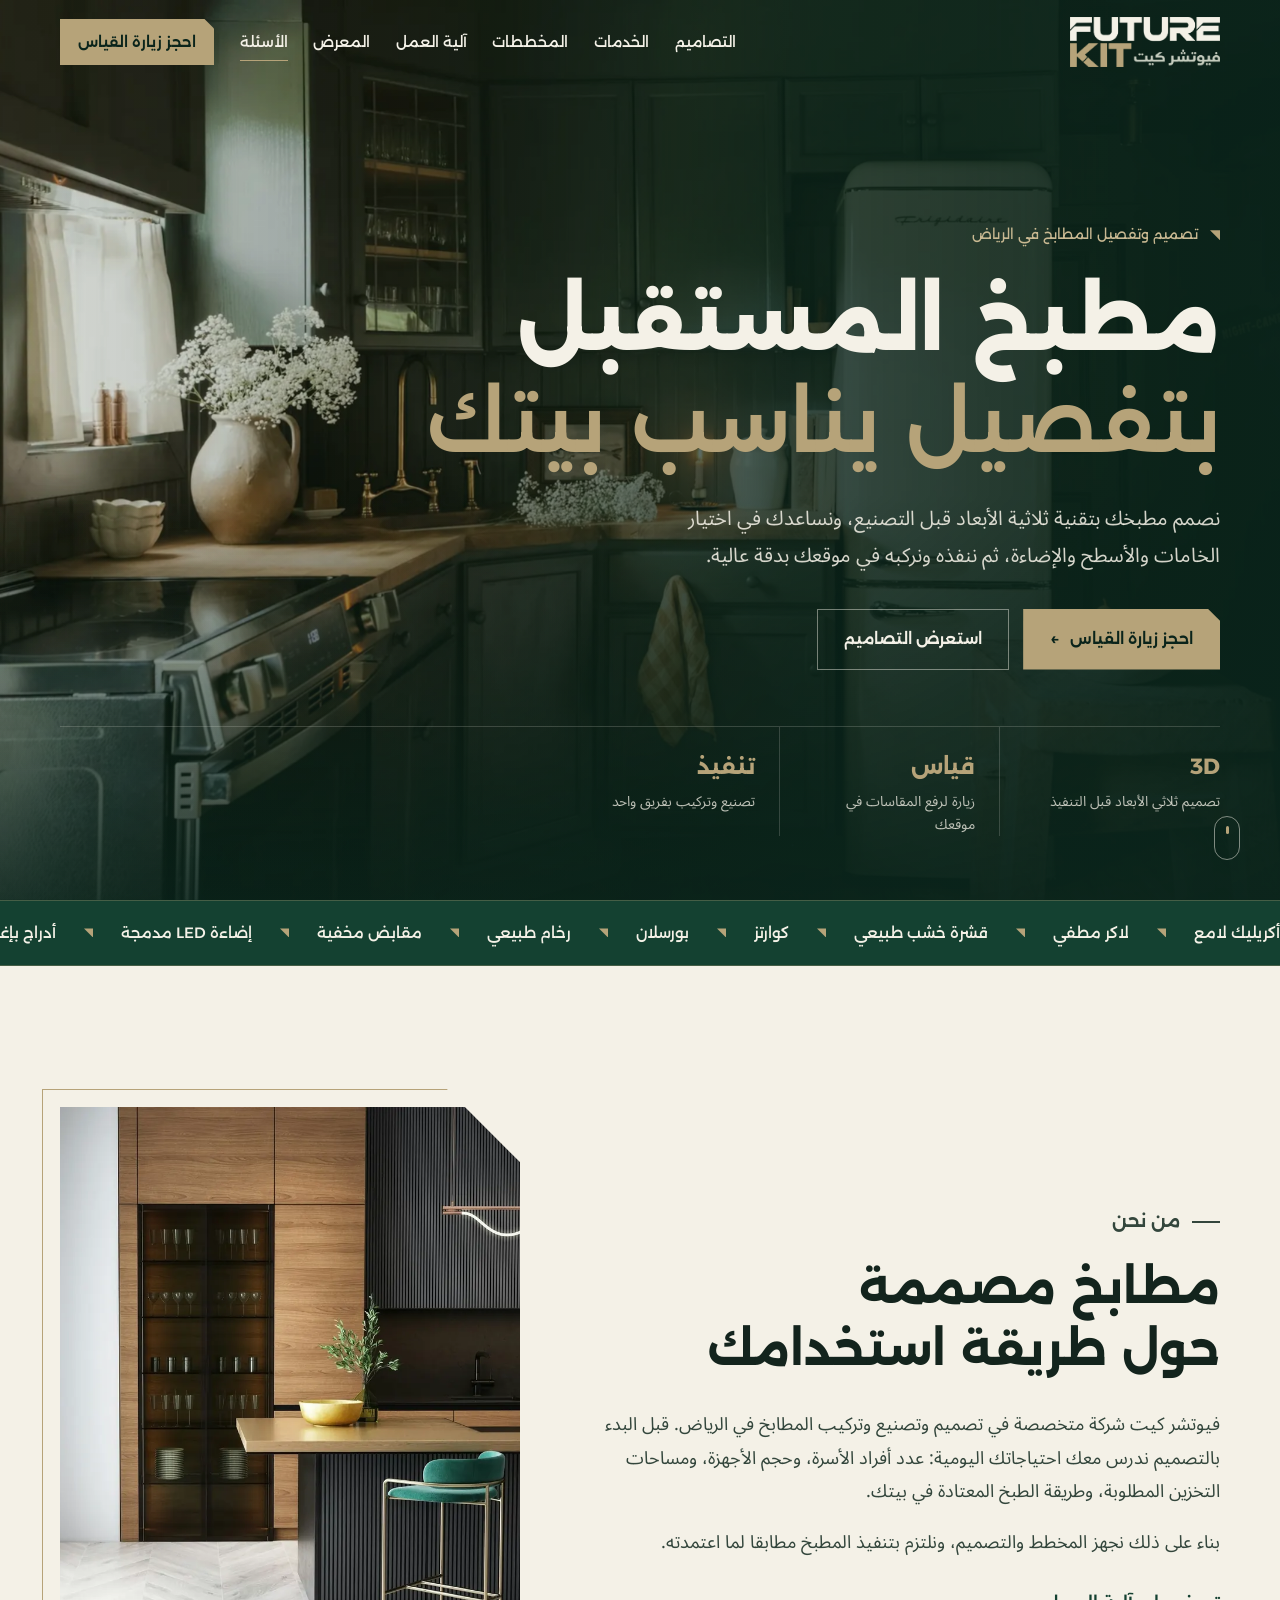
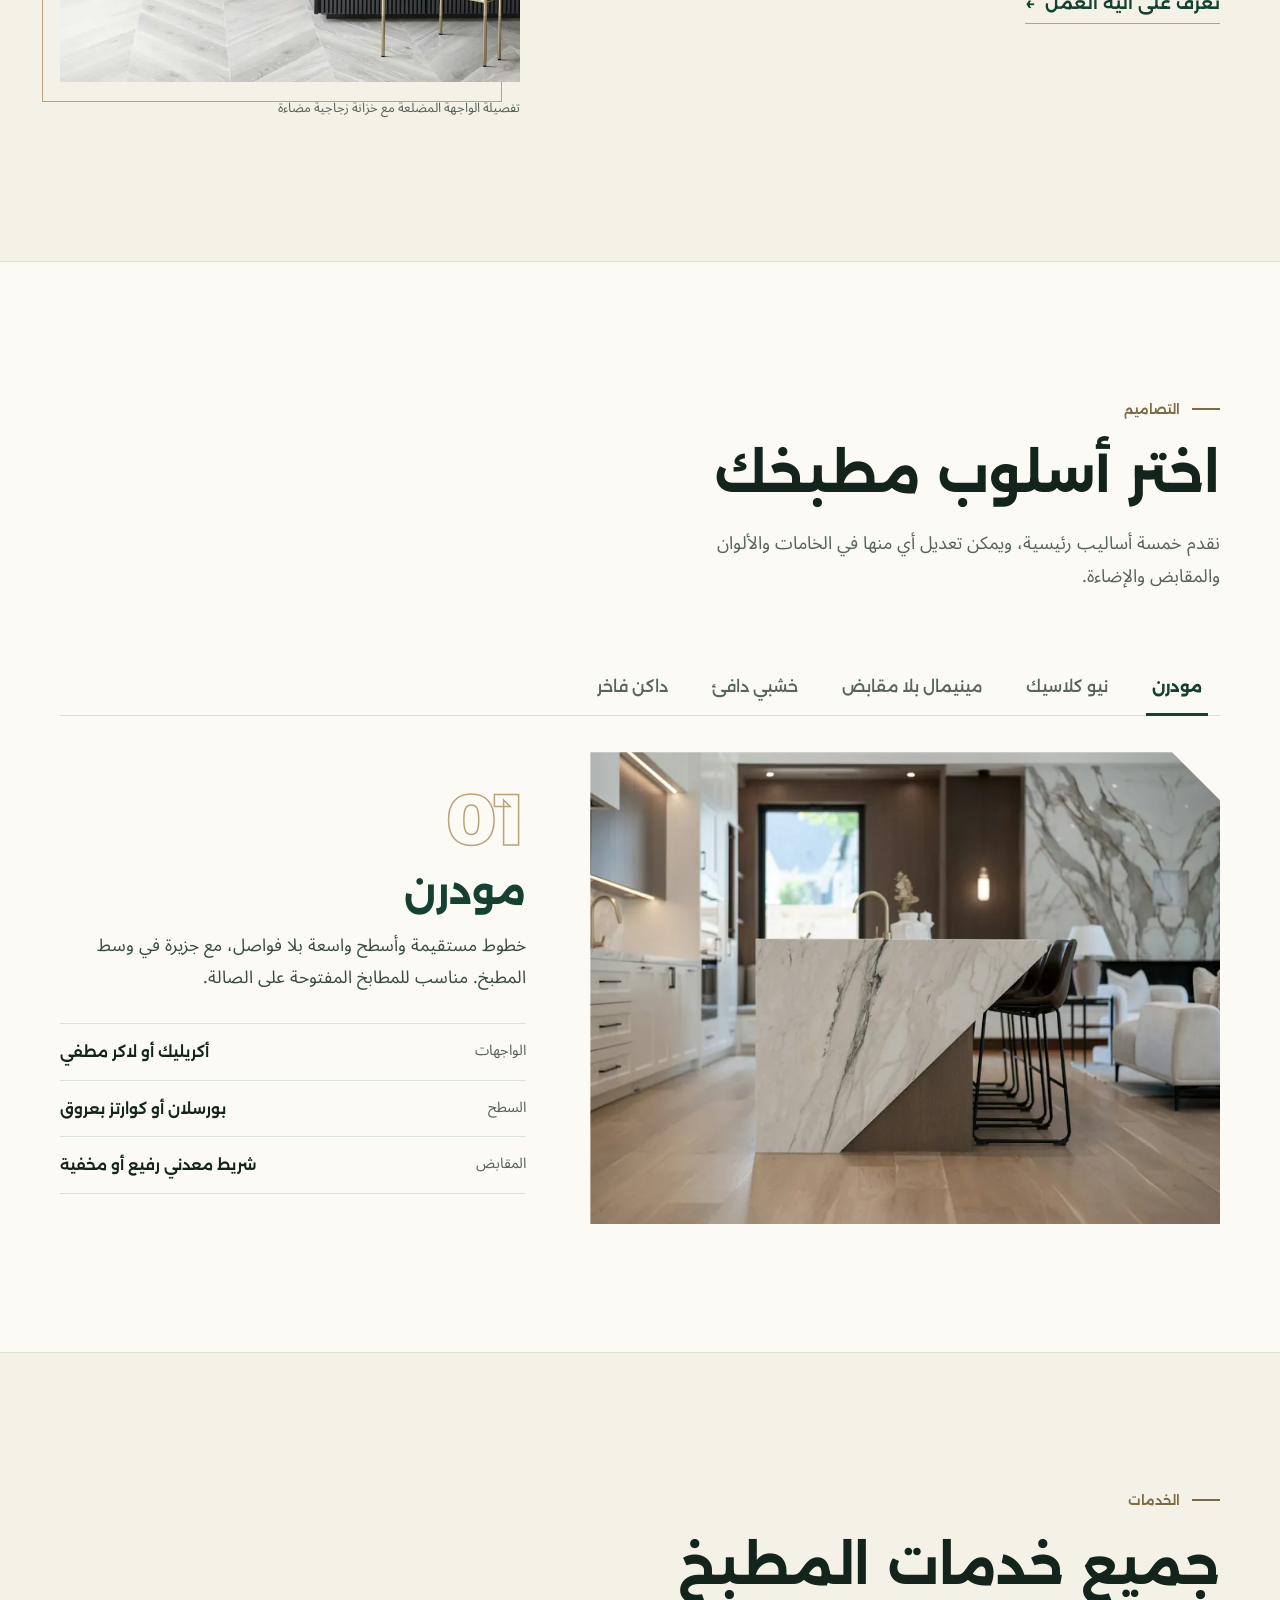
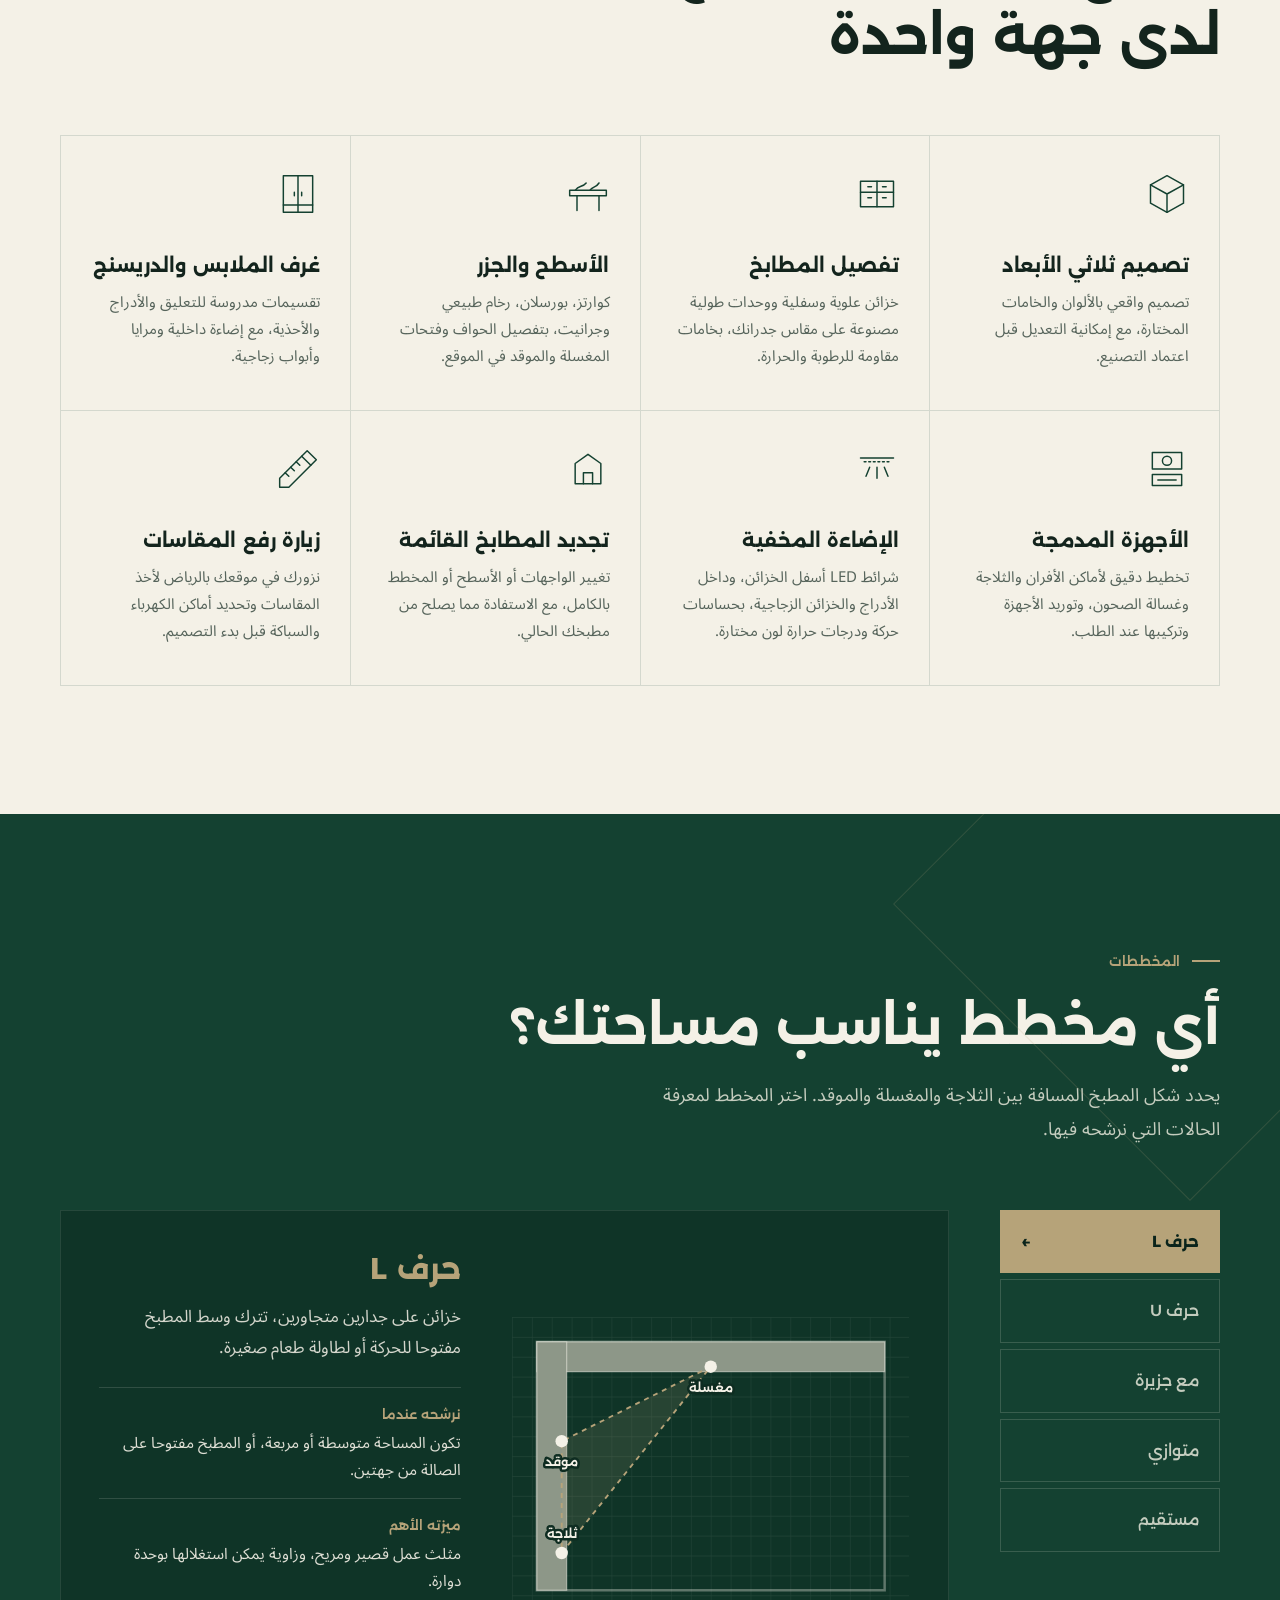
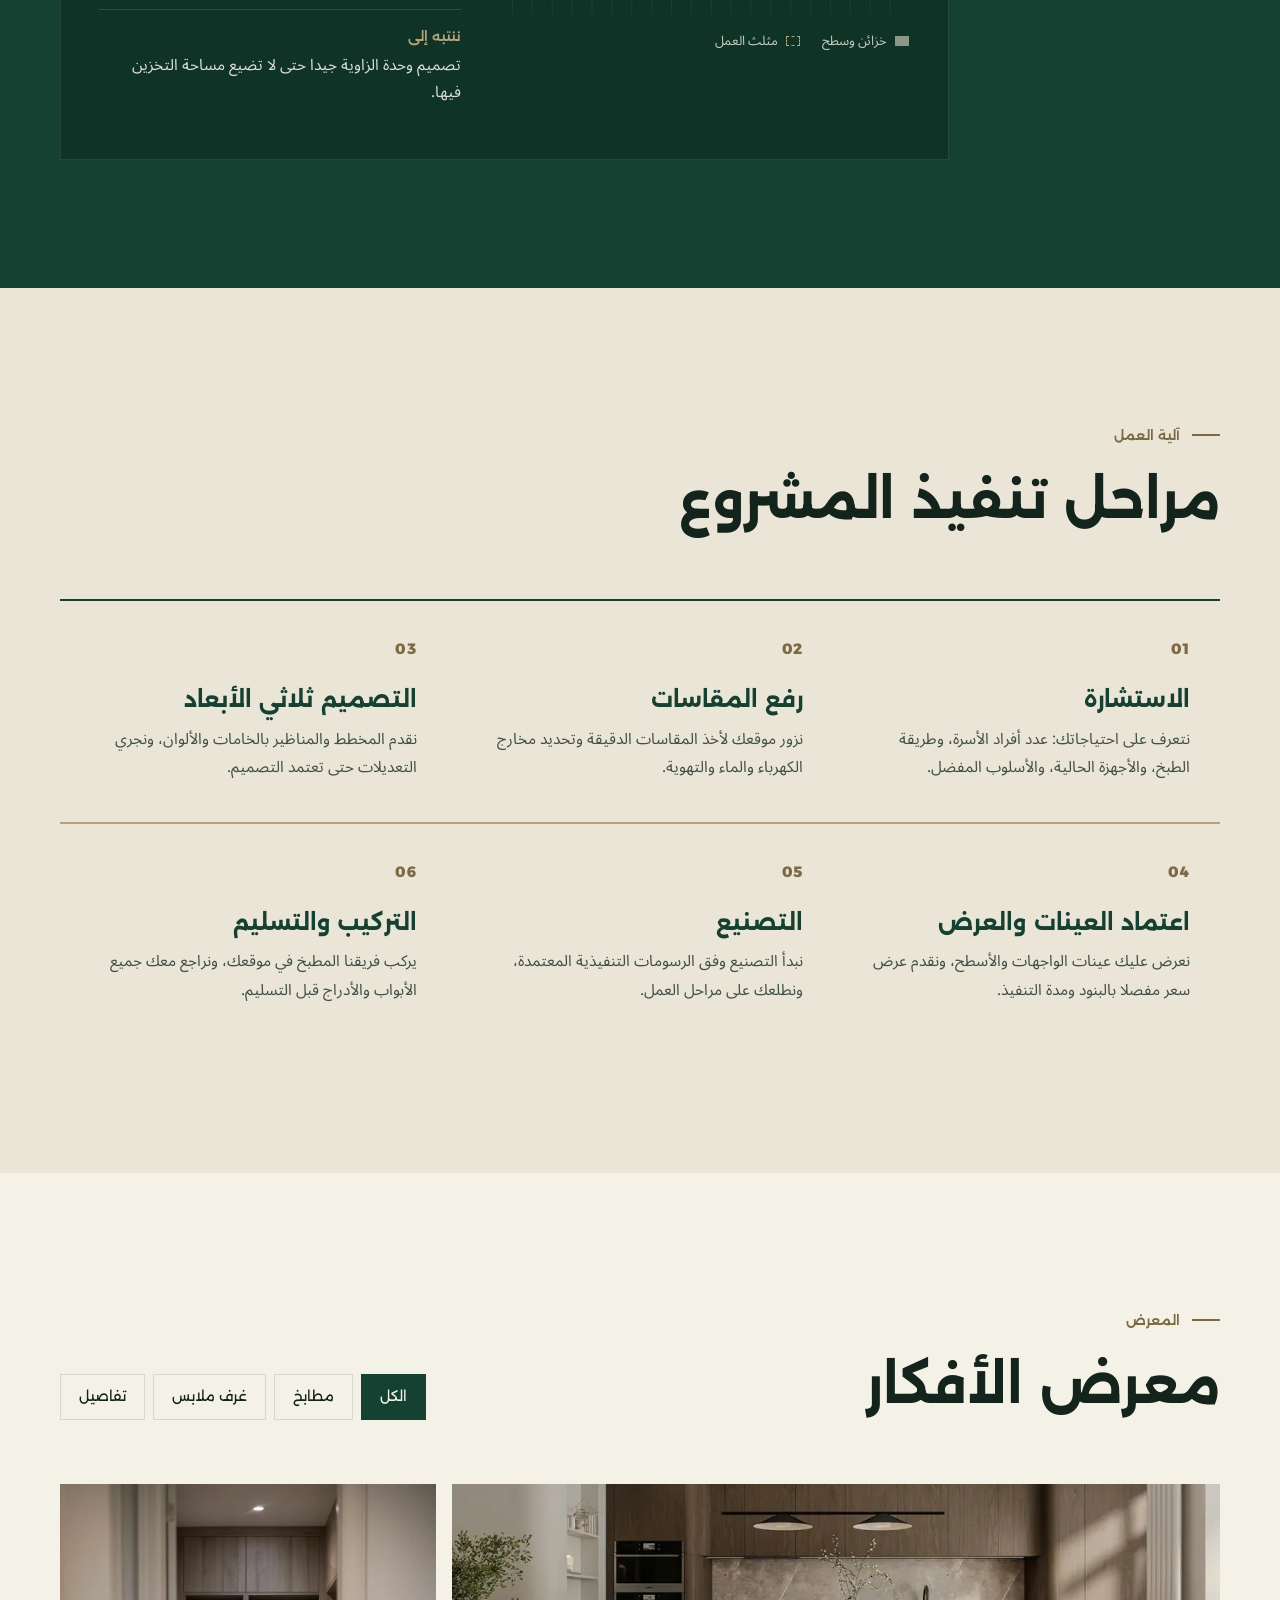
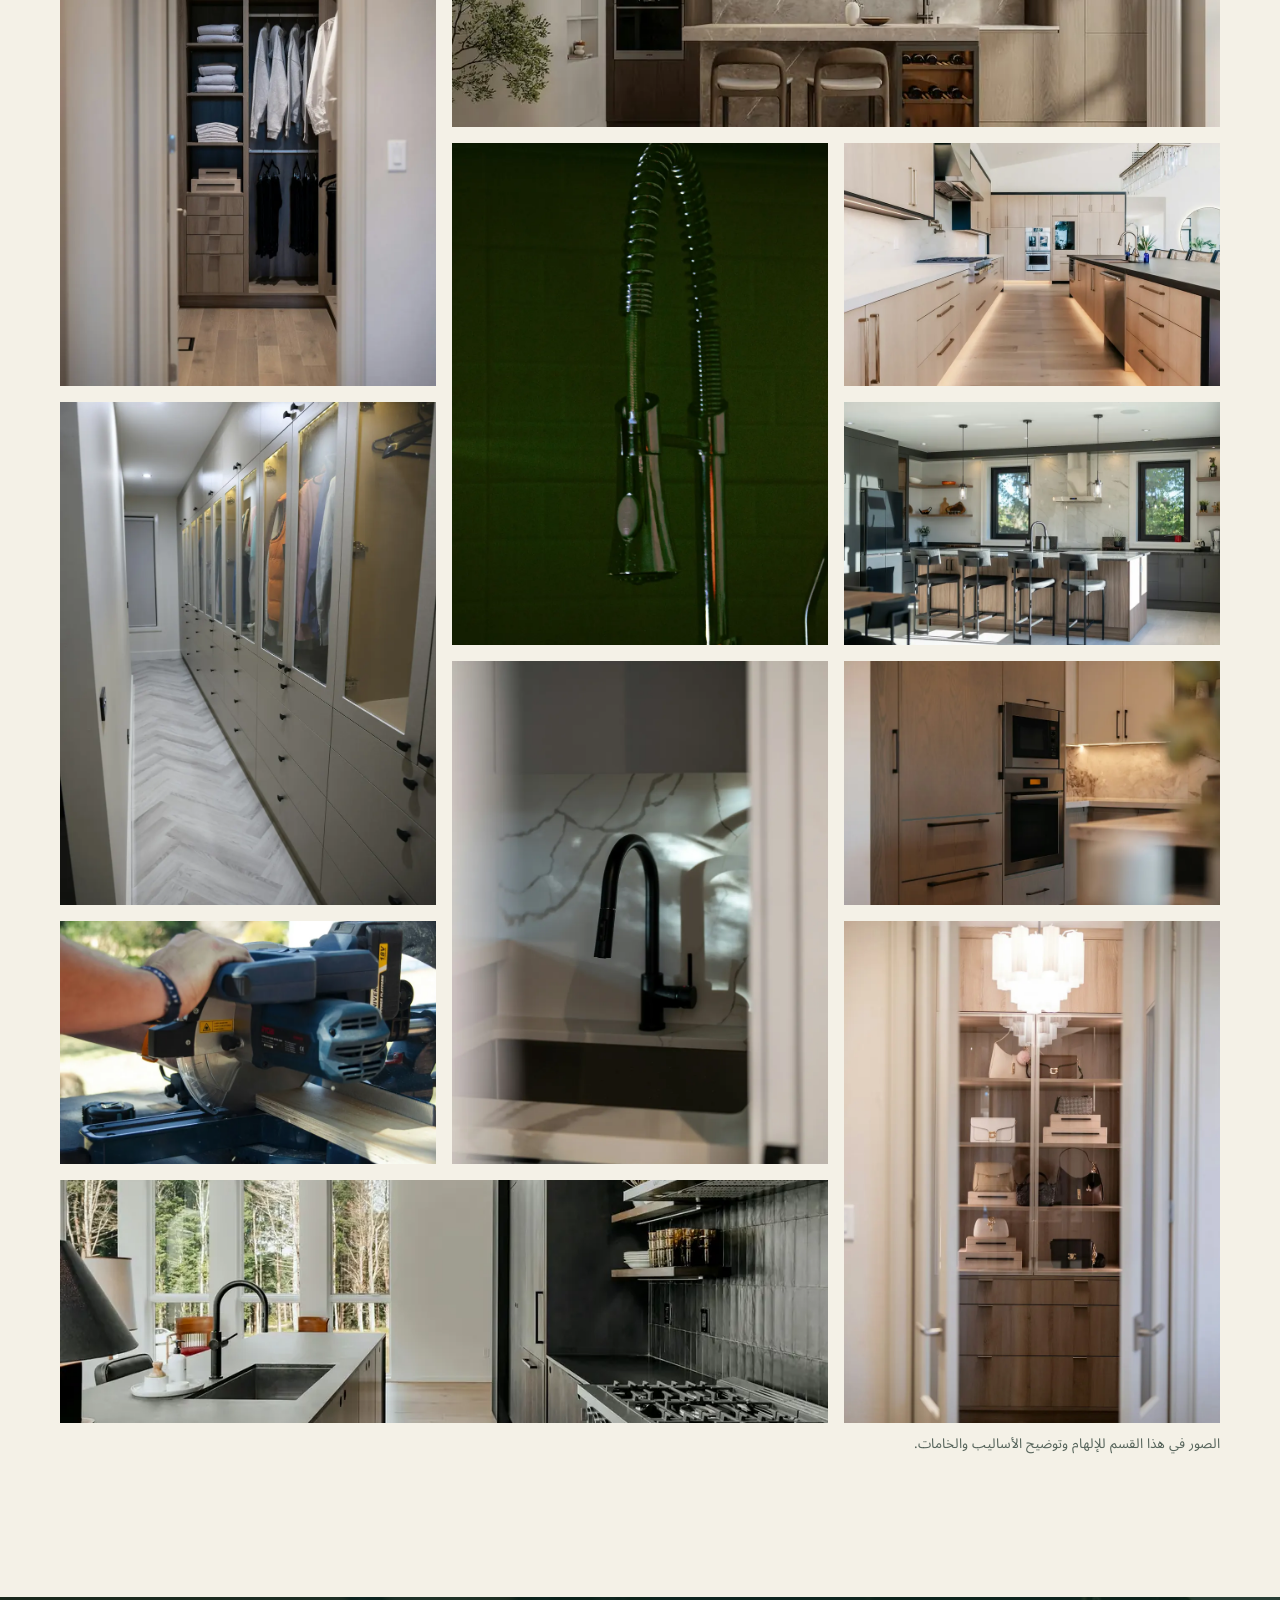
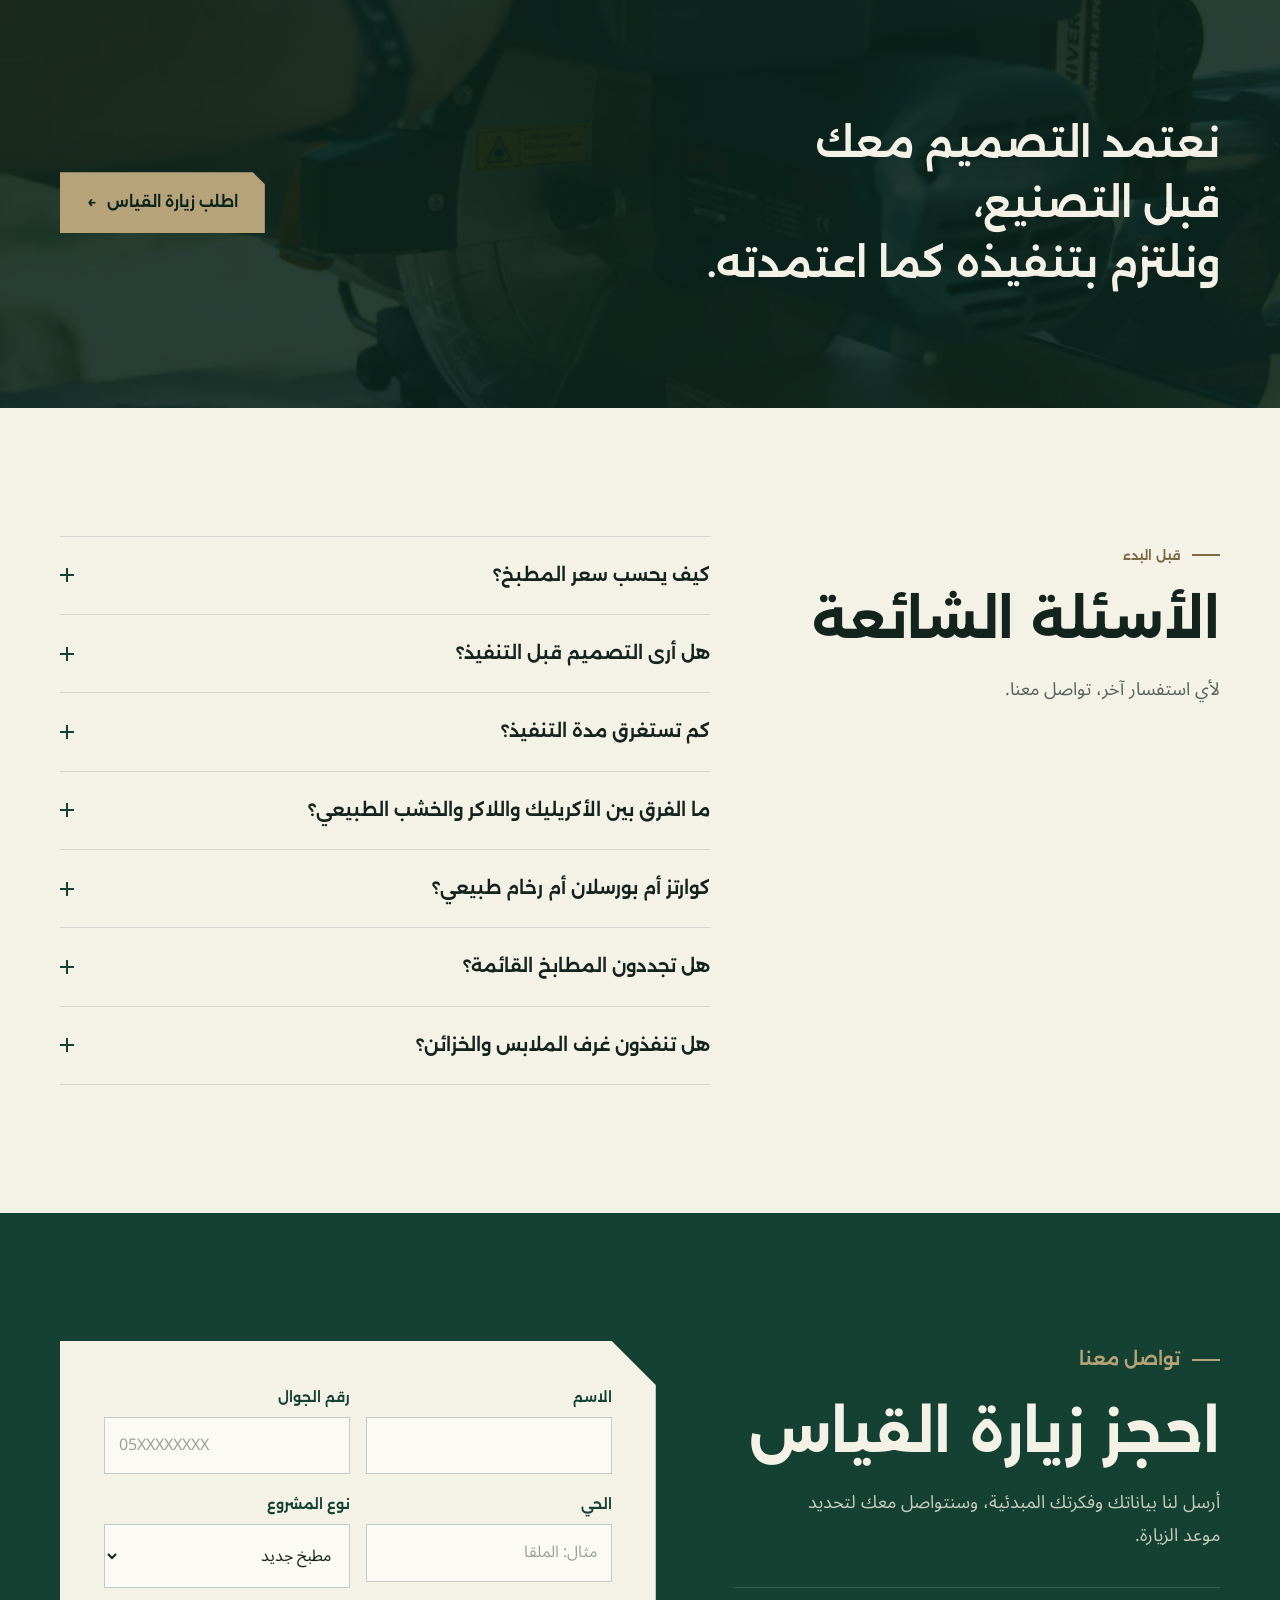
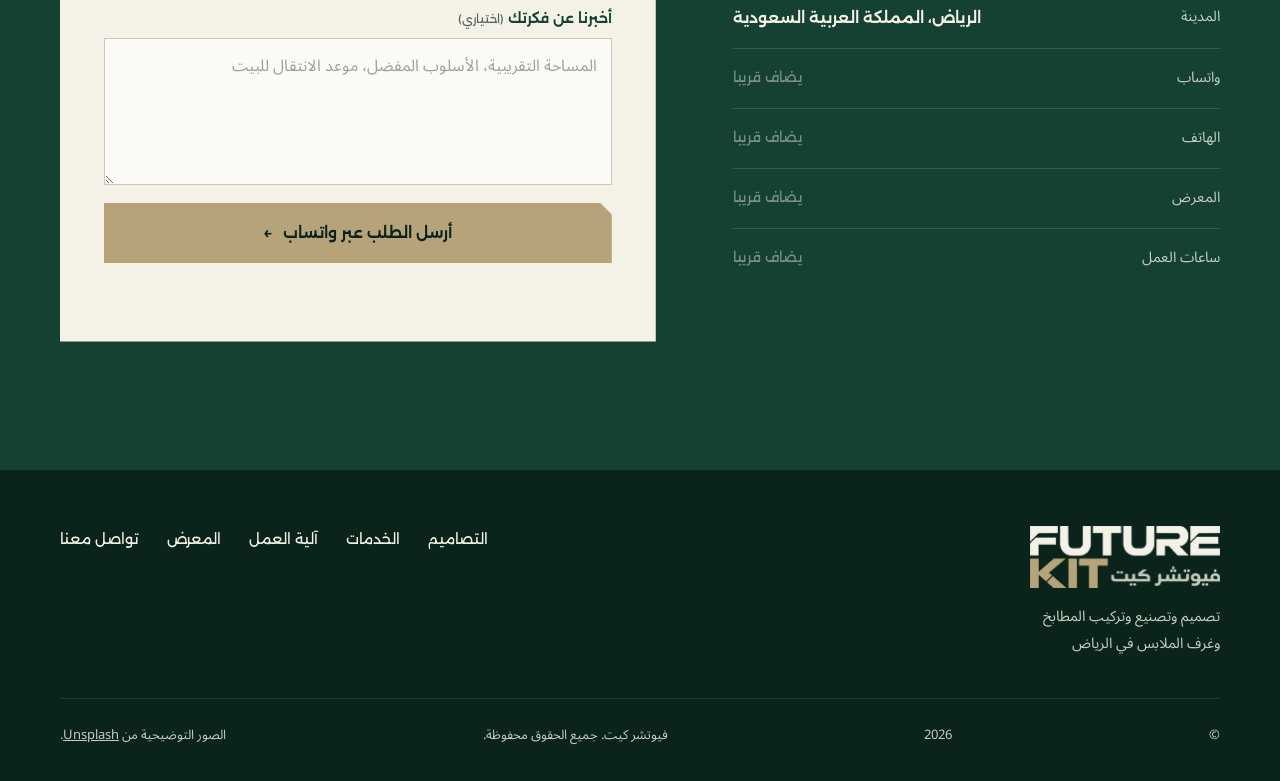
==== commit 7309eded: "Remove design studio from all versions; review fixes (v1 no-JS and anchors, grid gaps) Co-Authored-B" ====
--- a/v1/index.html
+++ b/v1/index.html
@@ -1,5 +1,5 @@
 <!doctype html>
-<html lang="ar" dir="rtl">
+<html lang="ar" dir="rtl" class="no-js">
 <head>
 <meta charset="utf-8">
 <meta name="viewport" content="width=device-width, initial-scale=1, viewport-fit=cover">
@@ -11,7 +11,7 @@
 <meta property="og:type" content="website">
 <meta property="og:locale" content="ar_SA">
 <meta property="og:title" content="فيوتشر كيت | تصميم وتفصيل المطابخ في الرياض">
-<meta property="og:description" content="تصميم وتصنيع وتركيب المطابخ في الرياض. صمم واجهة مطبخك واطلب زيارة لرفع المقاسات.">
+<meta property="og:description" content="تصميم وتصنيع وتركيب المطابخ في الرياض. اطلب زيارة لرفع المقاسات.">
 <meta property="og:image" content="https://az212z.github.io/future-kit-riyadh/assets/og.jpg">
 <meta property="og:url" content="https://az212z.github.io/future-kit-riyadh/">
 <meta name="twitter:card" content="summary_large_image">
@@ -22,6 +22,7 @@
 <link href="https://fonts.googleapis.com/css2?family=Alexandria:wght@300;400;500;600;700;800&family=Noto+Sans+Arabic:wght@400;500;600&display=swap" rel="stylesheet">
 <link rel="preload" as="image" href="../assets/img/hero.webp" imagesrcset="../assets/img/hero-sm.webp 900w, ../assets/img/hero.webp 1800w" imagesizes="100vw">
 <link rel="stylesheet" href="site.css">
+<script>document.documentElement.classList.replace("no-js","js");</script>
 <script type="application/ld+json">
 {"@context":"https://schema.org","@type":"HomeAndConstructionBusiness","name":"فيوتشر كيت | FUTURE KIT","description":"تصميم وتفصيل وتركيب المطابخ وغرف الملابس","areaServed":"الرياض","address":{"@type":"PostalAddress","addressLocality":"الرياض","addressCountry":"SA"},"image":"https://az212z.github.io/future-kit-riyadh/assets/og.jpg","url":"https://az212z.github.io/future-kit-riyadh/"}
 </script>
@@ -39,7 +40,6 @@
       <a href="#styles">التصاميم</a>
       <a href="#services">الخدمات</a>
       <a href="#layouts">المخططات</a>
-      <a href="#studio">صمم مطبخك</a>
       <a href="#process">آلية العمل</a>
       <a href="#gallery">المعرض</a>
       <a href="#faq">الأسئلة</a>
@@ -63,8 +63,8 @@
     <h1 id="hero-title" class="reveal">مطبخ المستقبل<br><em>بتفصيل يناسب بيتك</em></h1>
     <p class="lead reveal">نصمم مطبخك بتقنية ثلاثية الأبعاد قبل التصنيع، ونساعدك في اختيار الخامات والأسطح والإضاءة، ثم ننفذه ونركبه في موقعك بدقة عالية.</p>
     <div class="hero-actions reveal">
-      <a href="#studio" class="btn btn-gold">صمم واجهة مطبخك <span class="arr" aria-hidden="true">←</span></a>
-      <a href="#contact" class="btn btn-ghost">احجز زيارة القياس</a>
+      <a href="#contact" class="btn btn-gold">احجز زيارة القياس <span class="arr" aria-hidden="true">←</span></a>
+      <a href="#styles" class="btn btn-ghost">استعرض التصاميم</a>
     </div>
     <ul class="hero-points reveal" aria-label="أبرز ما نقدمه">
       <li><b>3D</b><span>تصميم ثلاثي الأبعاد قبل التنفيذ</span></li>
@@ -277,172 +277,6 @@
   </div>
 </section>
 
-<!-- STUDIO / CONFIGURATOR -->
-<section class="studio wrap" id="studio" aria-labelledby="studio-title">
-  <header class="sec-head">
-    <p class="kicker reveal">استوديو التصميم</p>
-    <h2 id="studio-title" class="reveal">صمم واجهة مطبخك</h2>
-    <p class="sec-sub reveal">اختر الألوان والخامات وشاهد النتيجة مباشرة، ثم أرسل اختياراتك لنعتمدها أساسا للتصميم ثلاثي الأبعاد.</p>
-  </header>
-
-  <div class="studio-grid">
-    <div class="stage notch-lg">
-      <svg viewBox="0 0 800 520" id="kitchen" role="img" aria-labelledby="kt-title kt-desc">
-        <title id="kt-title">معاينة واجهة المطبخ</title>
-        <desc id="kt-desc">رسم توضيحي يتغير بحسب الألوان والخامات المختارة</desc>
-        <defs>
-          <linearGradient id="wallG" x1="0" y1="0" x2="0" y2="1"><stop offset="0" stop-color="#EFEBE0"/><stop offset="1" stop-color="#E4DFD1"/></linearGradient>
-          <linearGradient id="floorG" x1="0" y1="0" x2="0" y2="1"><stop offset="0" stop-color="#CFC7B4"/><stop offset="1" stop-color="#B9B09B"/></linearGradient>
-          <linearGradient id="ledG" x1="0" y1="0" x2="0" y2="1"><stop offset="0" stop-color="#FFE7B0" stop-opacity=".9"/><stop offset="1" stop-color="#FFE7B0" stop-opacity="0"/></linearGradient>
-          <linearGradient id="shine" x1="0" y1="0" x2="1" y2="1"><stop offset="0" stop-color="#fff" stop-opacity=".22"/><stop offset=".45" stop-color="#fff" stop-opacity="0"/></linearGradient>
-          <pattern id="woodOak" width="120" height="40" patternUnits="userSpaceOnUse"><rect width="120" height="40" fill="#A97F55"/><path d="M0 8c30-4 60 4 120-2M0 20c40 3 70-4 120 2M0 32c30-3 80 4 120-1" stroke="#8E6640" stroke-width="1.4" fill="none" opacity=".55"/><path d="M0 14c50 2 70-3 120 1" stroke="#C49A6C" stroke-width="1" fill="none" opacity=".6"/></pattern>
-          <pattern id="woodWalnut" width="120" height="40" patternUnits="userSpaceOnUse"><rect width="120" height="40" fill="#5B3F2B"/><path d="M0 8c30-4 60 4 120-2M0 20c40 3 70-4 120 2M0 32c30-3 80 4 120-1" stroke="#432D1E" stroke-width="1.5" fill="none" opacity=".7"/><path d="M0 14c50 2 70-3 120 1" stroke="#76533A" stroke-width="1" fill="none" opacity=".7"/></pattern>
-          <pattern id="mQuartz" width="200" height="30" patternUnits="userSpaceOnUse"><rect width="200" height="30" fill="#EEECE6"/><path d="M0 22c40-8 70 4 110-6s60 6 90-2" stroke="#D5D1C8" stroke-width="1" fill="none"/></pattern>
-          <pattern id="mCalacatta" width="220" height="30" patternUnits="userSpaceOnUse"><rect width="220" height="30" fill="#F3F0EA"/><path d="M0 24c30-10 50 0 80-12s50 4 70-6 40 8 70-2" stroke="#B9A273" stroke-width="1.6" fill="none"/><path d="M20 4c20 8 40-2 60 6" stroke="#A9A59C" stroke-width=".8" fill="none"/></pattern>
-          <pattern id="mPorcelain" width="200" height="30" patternUnits="userSpaceOnUse"><rect width="200" height="30" fill="#8F8E89"/><circle cx="30" cy="10" r="1" fill="#7D7C78"/><circle cx="120" cy="20" r="1.2" fill="#A3A29D"/><circle cx="170" cy="8" r=".8" fill="#7D7C78"/></pattern>
-          <pattern id="mGranite" width="60" height="30" patternUnits="userSpaceOnUse"><rect width="60" height="30" fill="#232524"/><circle cx="8" cy="6" r="1.3" fill="#4A4C4A"/><circle cx="30" cy="18" r="1" fill="#6E6A60"/><circle cx="48" cy="9" r="1.4" fill="#3A3C3A"/><circle cx="20" cy="25" r=".9" fill="#56584F"/></pattern>
-          <pattern id="tiles" width="40" height="20" patternUnits="userSpaceOnUse"><rect id="tileBase" width="40" height="20" fill="#E9E4D8"/><path d="M0 .5H40M20 0v10M0 10.5H40M0 10v10M40 10v10" stroke="rgba(0,0,0,.08)" stroke-width="1"/></pattern>
-        </defs>
-
-        <rect x="0" y="0" width="800" height="440" fill="url(#wallG)"/>
-        <rect x="0" y="440" width="800" height="80" fill="url(#floorG)"/>
-        <path d="M0 440H800" stroke="rgba(0,0,0,.12)"/>
-
-        <!-- backsplash -->
-        <rect id="k-splash" x="40" y="196" width="560" height="94" fill="url(#tiles)"/>
-
-        <!-- hood -->
-        <rect id="k-midcab" class="fr" x="300" y="60" width="180" height="136" hidden/>
-        <g id="k-hood"><path d="M330 60h120v54l26 44H304l26-44z" fill="#D9D6CF"/><rect x="304" y="156" width="172" height="8" fill="#BDB9B1"/></g>
-
-        <!-- upper cabinets -->
-        <g id="k-upper">
-          <rect class="fr" x="40" y="60" width="128" height="136"/>
-          <rect class="fr" x="170" y="60" width="128" height="136"/>
-          <rect class="fr" x="482" y="60" width="118" height="136"/>
-        </g>
-        <g id="k-upper-glass" hidden>
-          <rect x="44" y="64" width="120" height="128" fill="rgba(255,250,235,.35)" stroke="rgba(0,0,0,.18)"/>
-          <rect x="174" y="64" width="120" height="128" fill="rgba(255,250,235,.35)" stroke="rgba(0,0,0,.18)"/>
-          <path d="M50 128h108M180 128h108" stroke="rgba(0,0,0,.25)" stroke-width="2"/>
-          <g fill="#C9C2B0"><rect x="60" y="104" width="14" height="24" rx="3"/><rect x="80" y="110" width="20" height="18" rx="9"/><rect x="190" y="98" width="10" height="30" rx="3"/><rect x="206" y="108" width="26" height="20" rx="4"/><rect x="70" y="170" width="40" height="22" rx="4"/><rect x="200" y="172" width="18" height="20" rx="9"/></g>
-        </g>
-        <g id="k-shelves" hidden>
-          <rect class="sh" x="40" y="98" width="258" height="8"/>
-          <rect class="sh" x="40" y="150" width="258" height="8"/>
-          <g fill="#C9C2B0"><rect x="60" y="74" width="16" height="24" rx="3"/><rect x="84" y="80" width="22" height="18" rx="9"/><rect x="200" y="70" width="12" height="28" rx="3"/><rect x="220" y="82" width="34" height="16" rx="4"/><rect x="70" y="128" width="44" height="22" rx="4"/><rect x="150" y="132" width="18" height="18" rx="9"/><rect x="240" y="126" width="22" height="24" rx="3"/></g>
-          <path d="M120 98c-6-20 14-26 6-40M130 98c4-14 18-12 14-28" stroke="#5E7A5A" stroke-width="3" fill="none"/>
-        </g>
-        <rect id="k-led-bar" x="40" y="194" width="560" height="3" fill="#FFE7B0" opacity="0"/>
-        <rect id="k-led" x="40" y="197" width="560" height="70" fill="url(#ledG)" opacity="0"/>
-
-        <!-- tall unit -->
-        <g id="k-tall">
-          <rect class="fr" x="610" y="60" width="150" height="380"/>
-          <rect x="626" y="196" width="118" height="78" fill="#2B2D2C"/><rect x="632" y="204" width="106" height="56" fill="#3E4240"/><rect x="632" y="264" width="106" height="4" fill="#9A9C98"/>
-          <rect x="626" y="282" width="118" height="44" fill="#2B2D2C"/><rect x="632" y="288" width="106" height="28" fill="#3E4240"/>
-        </g>
-
-        <!-- countertop -->
-        <rect id="k-counter" x="30" y="290" width="580" height="16" fill="url(#mQuartz)"/>
-        <rect x="30" y="306" width="580" height="2" fill="rgba(0,0,0,.18)"/>
-
-        <!-- sink & tap -->
-        <g id="k-tap"><path d="M150 290v-44q0-16 16-16h8q14 0 14 14v6" fill="none" stroke="#2A2A2A" stroke-width="5" stroke-linecap="round"/><rect x="142" y="284" width="18" height="6" fill="#2A2A2A"/></g>
-        <!-- cooktop -->
-        <rect x="320" y="286" width="140" height="5" rx="2" fill="#1C1C1C"/>
-
-        <!-- lower cabinets -->
-        <g id="k-lower">
-          <rect class="fr" x="40" y="308" width="134" height="124"/>
-          <rect class="fr" x="176" y="308" width="134" height="124"/>
-          <rect class="fr" x="312" y="308" width="152" height="40"/>
-          <rect class="fr" x="312" y="350" width="152" height="40"/>
-          <rect class="fr" x="312" y="392" width="152" height="40"/>
-          <rect class="fr" x="466" y="308" width="134" height="124"/>
-        </g>
-        <rect x="40" y="432" width="560" height="8" fill="#1E1F1E" opacity=".85"/>
-        <rect x="610" y="432" width="150" height="8" fill="#1E1F1E" opacity=".85"/>
-
-        <g id="k-shine" fill="url(#shine)" pointer-events="none">
-          <rect x="40" y="60" width="258" height="136"/><rect x="482" y="60" width="118" height="136"/><rect x="40" y="308" width="560" height="124"/><rect x="610" y="60" width="150" height="136"/><rect x="610" y="334" width="150" height="98"/>
-        </g>
-
-        <!-- handles -->
-        <g id="k-handles"></g>
-        <!-- gola grooves -->
-        <g id="k-gola" fill="rgba(0,0,0,.35)" hidden>
-          <rect x="40" y="308" width="560" height="5"/><rect x="312" y="348" width="152" height="3"/><rect x="312" y="390" width="152" height="3"/><rect x="40" y="191" width="258" height="4"/><rect x="482" y="191" width="118" height="4"/>
-        </g>
-
-        <!-- stools -->
-        <g opacity=".9"><path d="M110 520l10-70h40l10 70" fill="none" stroke="#2F3230" stroke-width="5"/><rect x="104" y="444" width="72" height="10" rx="5" fill="#B6A379"/></g>
-      </svg>
-      <div class="stage-tag" id="stage-tag" aria-live="polite">أخضر عميق · كوارتز أبيض · مقابض ذهبية</div>
-    </div>
-
-    <form class="controls" id="studio-form" aria-label="خيارات التصميم">
-      <fieldset class="ctl">
-        <legend>لون الواجهات</legend>
-        <div class="swatches" data-group="front">
-          <label><input type="radio" name="front" value="green" checked><span style="--c:#144131" title="أخضر عميق"></span><em>أخضر عميق</em></label>
-          <label><input type="radio" name="front" value="sage"><span style="--c:#8D9788"></span><em>مريمي</em></label>
-          <label><input type="radio" name="front" value="cream"><span style="--c:#ECE6D6"></span><em>كريمي</em></label>
-          <label><input type="radio" name="front" value="white"><span style="--c:#F8F7F3"></span><em>أبيض ثلجي</em></label>
-          <label><input type="radio" name="front" value="charcoal"><span style="--c:#2B2E2C"></span><em>فحمي</em></label>
-          <label><input type="radio" name="front" value="oak"><span class="wood-oak"></span><em>بلوط</em></label>
-          <label><input type="radio" name="front" value="walnut"><span class="wood-walnut"></span><em>جوز</em></label>
-        </div>
-      </fieldset>
-      <fieldset class="ctl">
-        <legend>الوحدات العلوية</legend>
-        <div class="chips">
-          <label><input type="radio" name="upper" value="same" checked><span>بنفس اللون</span></label>
-          <label><input type="radio" name="upper" value="contrast"><span>لون مكمل</span></label>
-          <label><input type="radio" name="upper" value="glass"><span>زجاج مضاء</span></label>
-          <label><input type="radio" name="upper" value="shelves"><span>رفوف مفتوحة</span></label>
-        </div>
-      </fieldset>
-      <fieldset class="ctl">
-        <legend>السطح</legend>
-        <div class="swatches" data-group="top">
-          <label><input type="radio" name="top" value="quartz" checked><span class="m-quartz"></span><em>كوارتز أبيض</em></label>
-          <label><input type="radio" name="top" value="calacatta"><span class="m-calacatta"></span><em>رخام كالاكاتا</em></label>
-          <label><input type="radio" name="top" value="porcelain"><span class="m-porcelain"></span><em>بورسلان رمادي</em></label>
-          <label><input type="radio" name="top" value="granite"><span class="m-granite"></span><em>جرانيت أسود</em></label>
-        </div>
-      </fieldset>
-      <fieldset class="ctl">
-        <legend>المقابض</legend>
-        <div class="chips">
-          <label><input type="radio" name="handle" value="gold" checked><span>ذهبي مطفي</span></label>
-          <label><input type="radio" name="handle" value="black"><span>أسود مطفي</span></label>
-          <label><input type="radio" name="handle" value="gola"><span>مخفية (جولا)</span></label>
-        </div>
-      </fieldset>
-      <fieldset class="ctl ctl-row">
-        <legend>إضافات</legend>
-        <label class="switch"><input type="checkbox" name="led" checked><span class="sw"></span>إضاءة LED أسفل الخزائن</label>
-        <label class="switch"><input type="checkbox" name="hood" checked><span class="sw"></span>شفاط ظاهر</label>
-      </fieldset>
-      <fieldset class="ctl">
-        <legend>مخطط المطبخ</legend>
-        <div class="chips">
-          <label><input type="radio" name="layout" value="L" checked><span>حرف L</span></label>
-          <label><input type="radio" name="layout" value="U"><span>حرف U</span></label>
-          <label><input type="radio" name="layout" value="I"><span>مع جزيرة</span></label>
-          <label><input type="radio" name="layout" value="P"><span>متوازي</span></label>
-          <label><input type="radio" name="layout" value="S"><span>مستقيم</span></label>
-        </div>
-      </fieldset>
-      <div class="ctl-actions">
-        <button type="button" class="btn btn-green" id="send-design">أرسل تصميمي واطلب عرض سعر <span class="arr" aria-hidden="true">←</span></button>
-        <button type="button" class="btn btn-line" id="shuffle">اقتراحات جاهزة</button>
-      </div>
-      <p class="fine">المعاينة رسم توضيحي للألوان والخامات وليست تصميما نهائيا، ويعد التصميم ثلاثي الأبعاد بناء على مقاسات موقعك.</p>
-    </form>
-  </div>
-</section>
 
 <!-- PROCESS -->
 <section class="process" id="process" aria-labelledby="process-title">
@@ -547,7 +381,6 @@
         </label>
       </div>
       <label class="f"><span>أخبرنا عن فكرتك <small>(اختياري)</small></span><textarea name="msg" rows="4" placeholder="المساحة التقريبية، الأسلوب المفضل، موعد الانتقال للبيت"></textarea></label>
-      <label class="check"><input type="checkbox" name="attach" checked> أرفق اختياراتي من استوديو التصميم</label>
       <button class="btn btn-gold btn-block" type="submit">أرسل الطلب عبر واتساب <span class="arr" aria-hidden="true">←</span></button>
       <p class="f-status" id="f-status" role="status" aria-live="polite"></p>
     </form>
@@ -563,7 +396,7 @@
       <p>تصميم وتصنيع وتركيب المطابخ<br>وغرف الملابس في الرياض</p>
     </div>
     <nav aria-label="روابط الموقع" class="foot-nav">
-      <a href="#styles">التصاميم</a><a href="#services">الخدمات</a><a href="#studio">صمم مطبخك</a><a href="#process">آلية العمل</a><a href="#gallery">المعرض</a><a href="#contact">تواصل معنا</a>
+      <a href="#styles">التصاميم</a><a href="#services">الخدمات</a><a href="#process">آلية العمل</a><a href="#gallery">المعرض</a><a href="#contact">تواصل معنا</a>
     </nav>
     <p class="foot-copy">© <span id="yr">2026</span> فيوتشر كيت. جميع الحقوق محفوظة. <span class="credit">الصور التوضيحية من <a href="https://unsplash.com" rel="noopener" target="_blank">Unsplash</a>.</span></p>
   </div>
--- a/v1/site.css
+++ b/v1/site.css
@@ -14,7 +14,7 @@
   color-scheme:light;
 }
 *,*::before,*::after{box-sizing:border-box}
-html{scroll-behavior:smooth;-webkit-text-size-adjust:100%}
+html{scroll-behavior:smooth;-webkit-text-size-adjust:100%;scroll-padding-top:96px}
 body{margin:0;background:var(--cream);color:var(--ink);font-family:var(--f-body);font-size:17px;line-height:1.85;-webkit-font-smoothing:antialiased;overflow-x:hidden}
 img{max-width:100%;height:auto;display:block}
 a{color:inherit}
@@ -164,7 +164,7 @@
 .lay-plan svg{width:100%;height:auto;display:block}
 #lay-shapes rect{fill:var(--sage);stroke:rgba(244,241,231,.5);stroke-width:1;transition:all .5s var(--ease)}
 #lay-shapes rect.island{fill:var(--gold)}
-#lay-dots circle{fill:var(--cream)} #lay-dots text{fill:var(--cream);font:600 10px var(--f-display)}
+#lay-dots circle{fill:var(--cream)} #lay-dots text{fill:var(--cream);font:600 10px var(--f-display);paint-order:stroke;stroke:#0E2C21;stroke-width:4px;stroke-linejoin:round}
 .lay-legend{list-style:none;padding:0;margin:14px 0 0;display:flex;gap:22px;font-size:13px;color:var(--sage-2)}
 .lay-legend li{display:flex;align-items:center;gap:8px}
 .lay-legend i{width:14px;height:10px;display:inline-block}
@@ -318,8 +318,8 @@
 .toast.is-on{opacity:1;transform:translate(-50%,0)}
 
 /* reveal */
-.reveal{opacity:0;transform:translateY(22px);transition:opacity .9s var(--ease),transform .9s var(--ease)}
-.reveal.in{opacity:1;transform:none}
+.js .reveal{opacity:0;transform:translateY(22px);transition:opacity .9s var(--ease),transform .9s var(--ease)}
+.js .reveal.in{opacity:1;transform:none}
 .no-js .reveal{opacity:1;transform:none}
 
 /* responsive */
@@ -349,6 +349,7 @@
 }
 @media (max-width:640px){
   body{font-size:16px}
+  html{scroll-padding-top:84px}
   .head-row{height:72px}
   .nav{inset-block-start:72px;max-height:calc(100svh - 72px)}
   .brand{width:124px}
@@ -380,6 +381,6 @@
 }
 @media (prefers-reduced-motion:reduce){
   *,*::before,*::after{animation-duration:.01ms!important;animation-iteration-count:1!important;transition-duration:.01ms!important;scroll-behavior:auto!important}
-  .reveal{opacity:1;transform:none}
+  .js .reveal{opacity:1;transform:none}
 }
 @media print{.site-head,.wa-fab,.marquee,.scroll-cue{display:none}.hero{min-height:auto}}
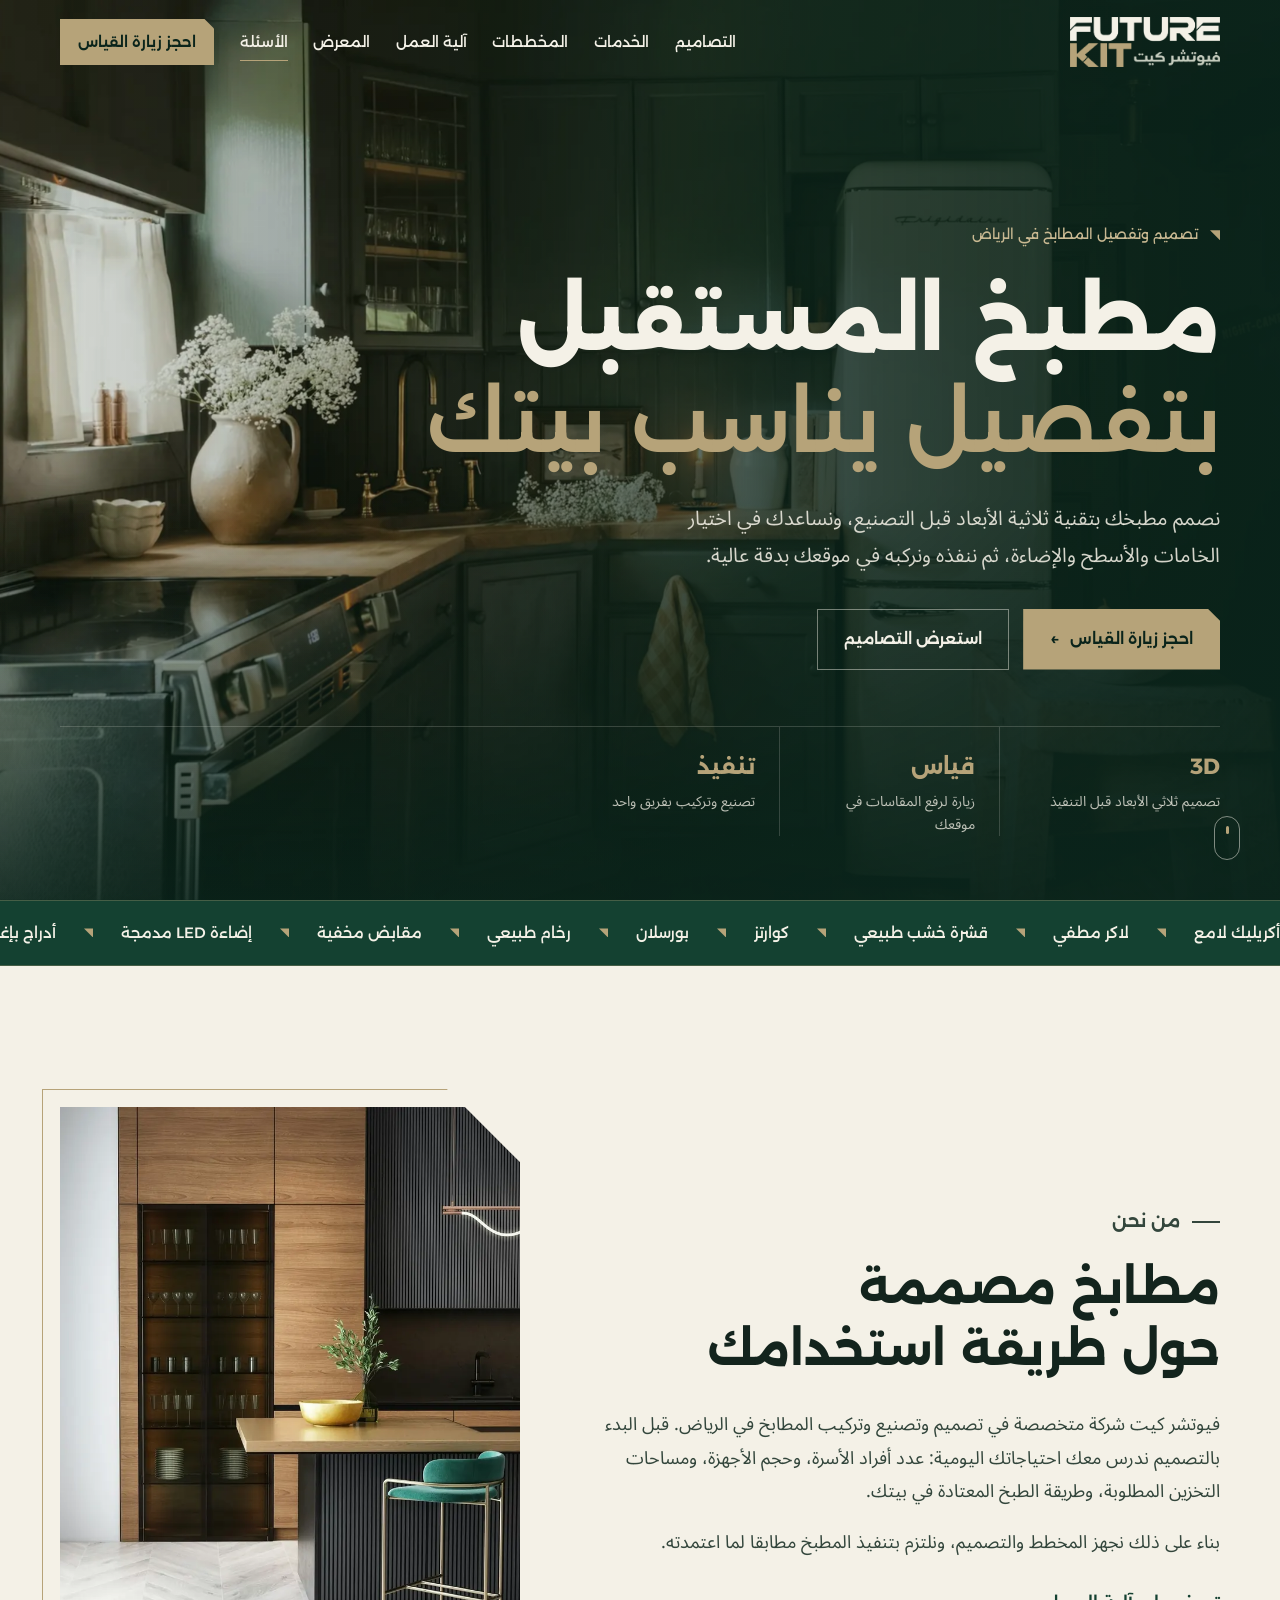
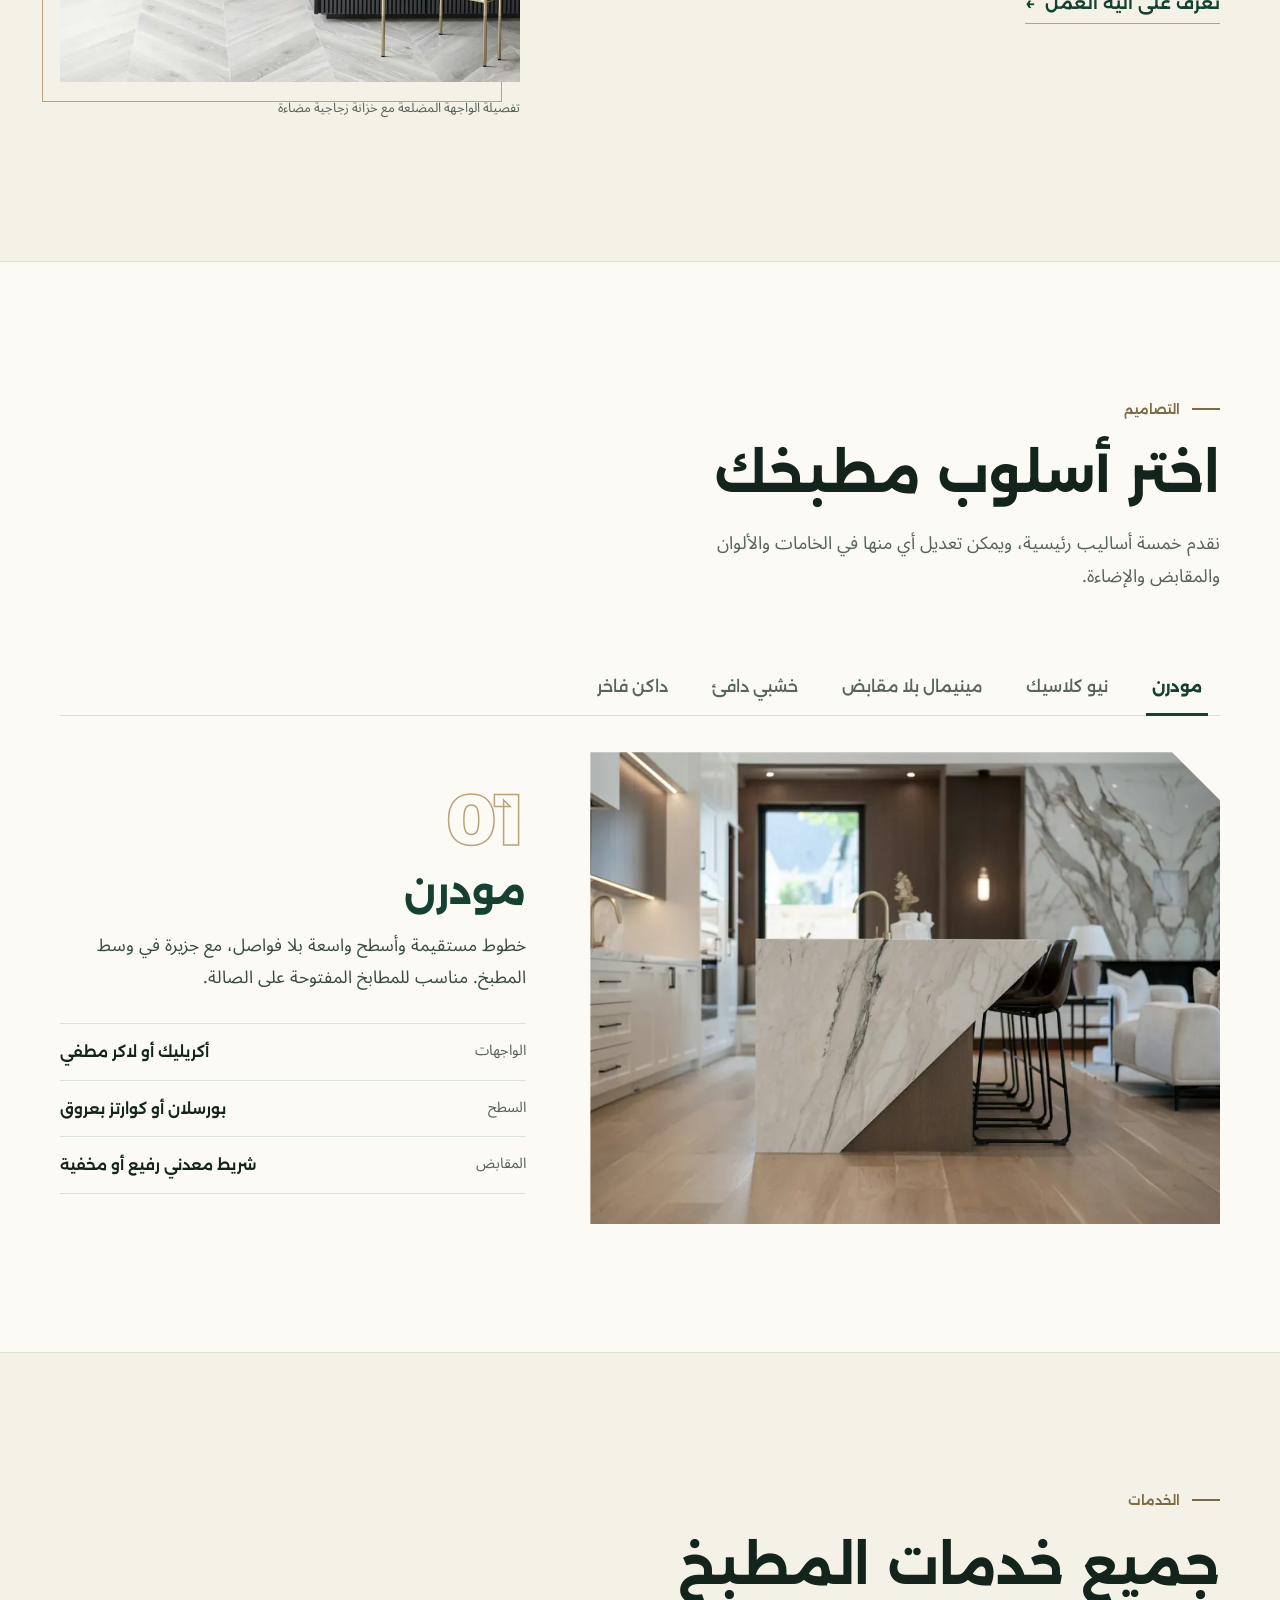
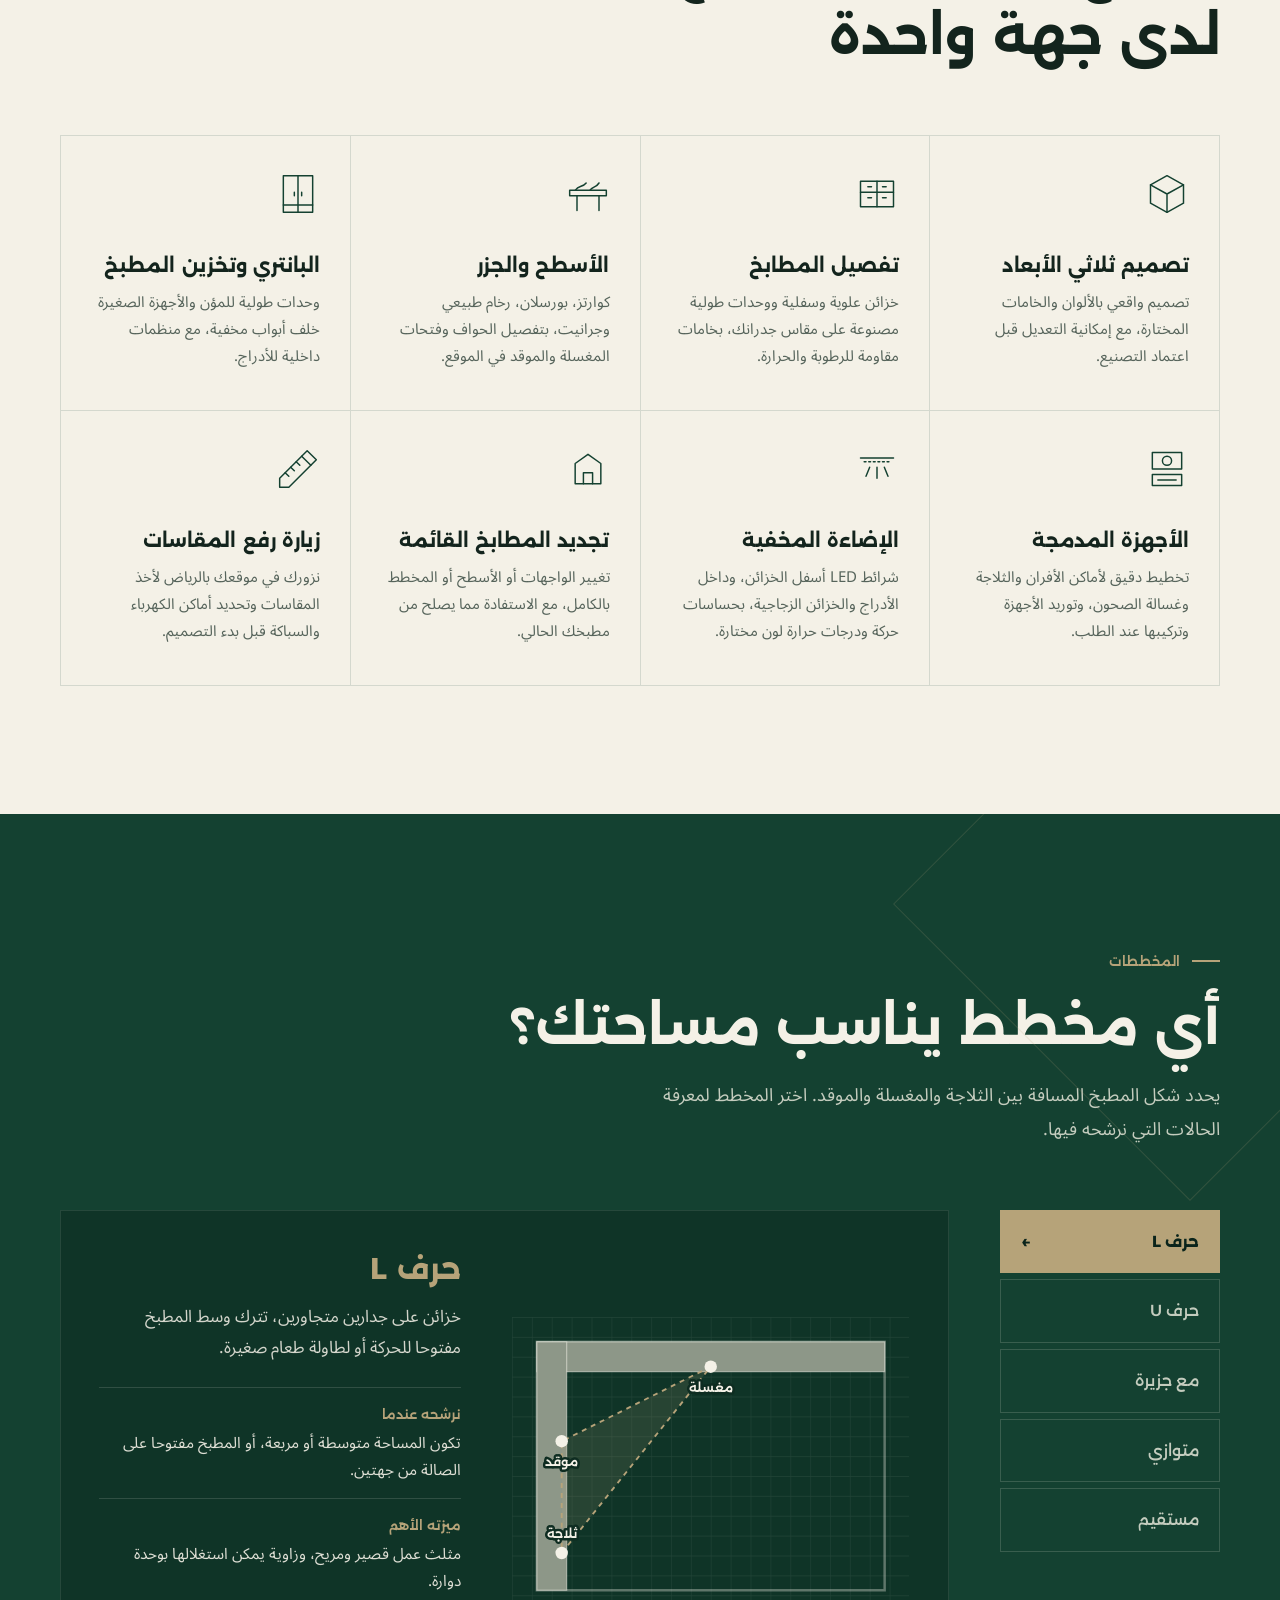
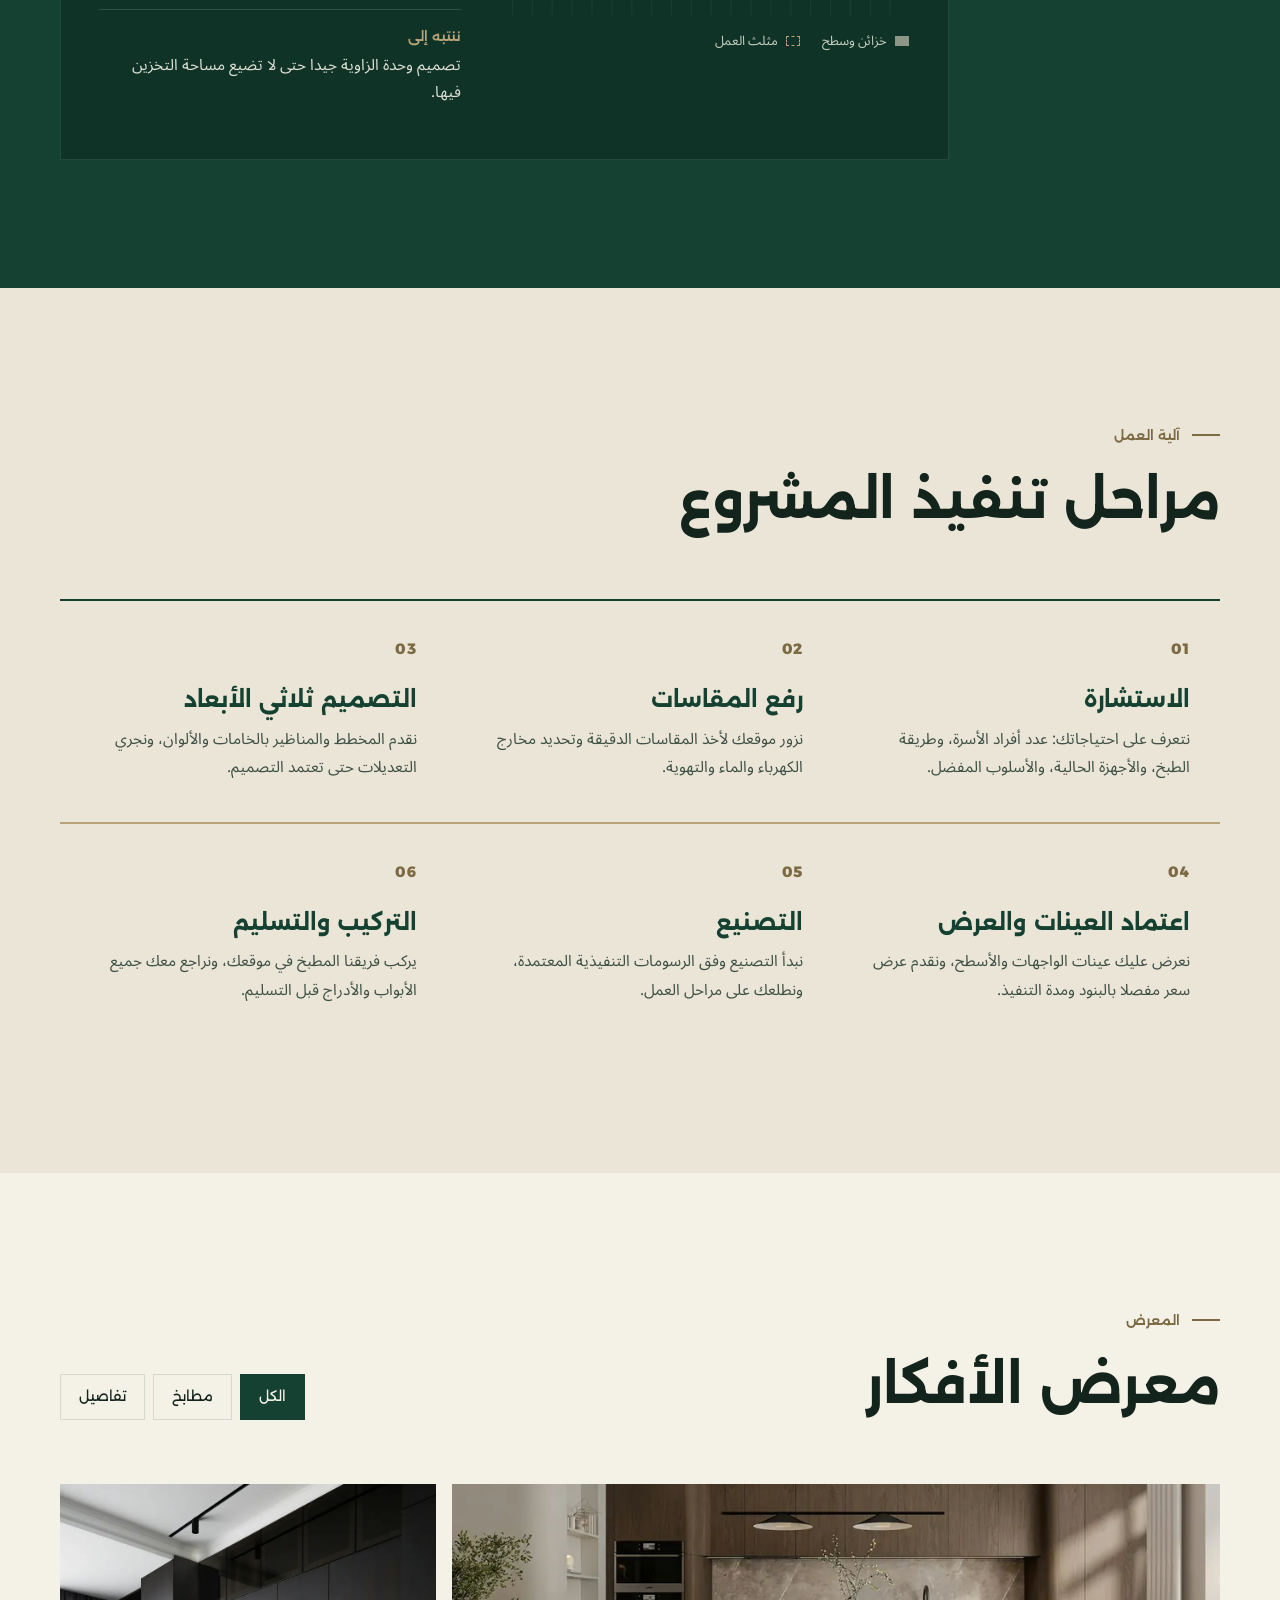
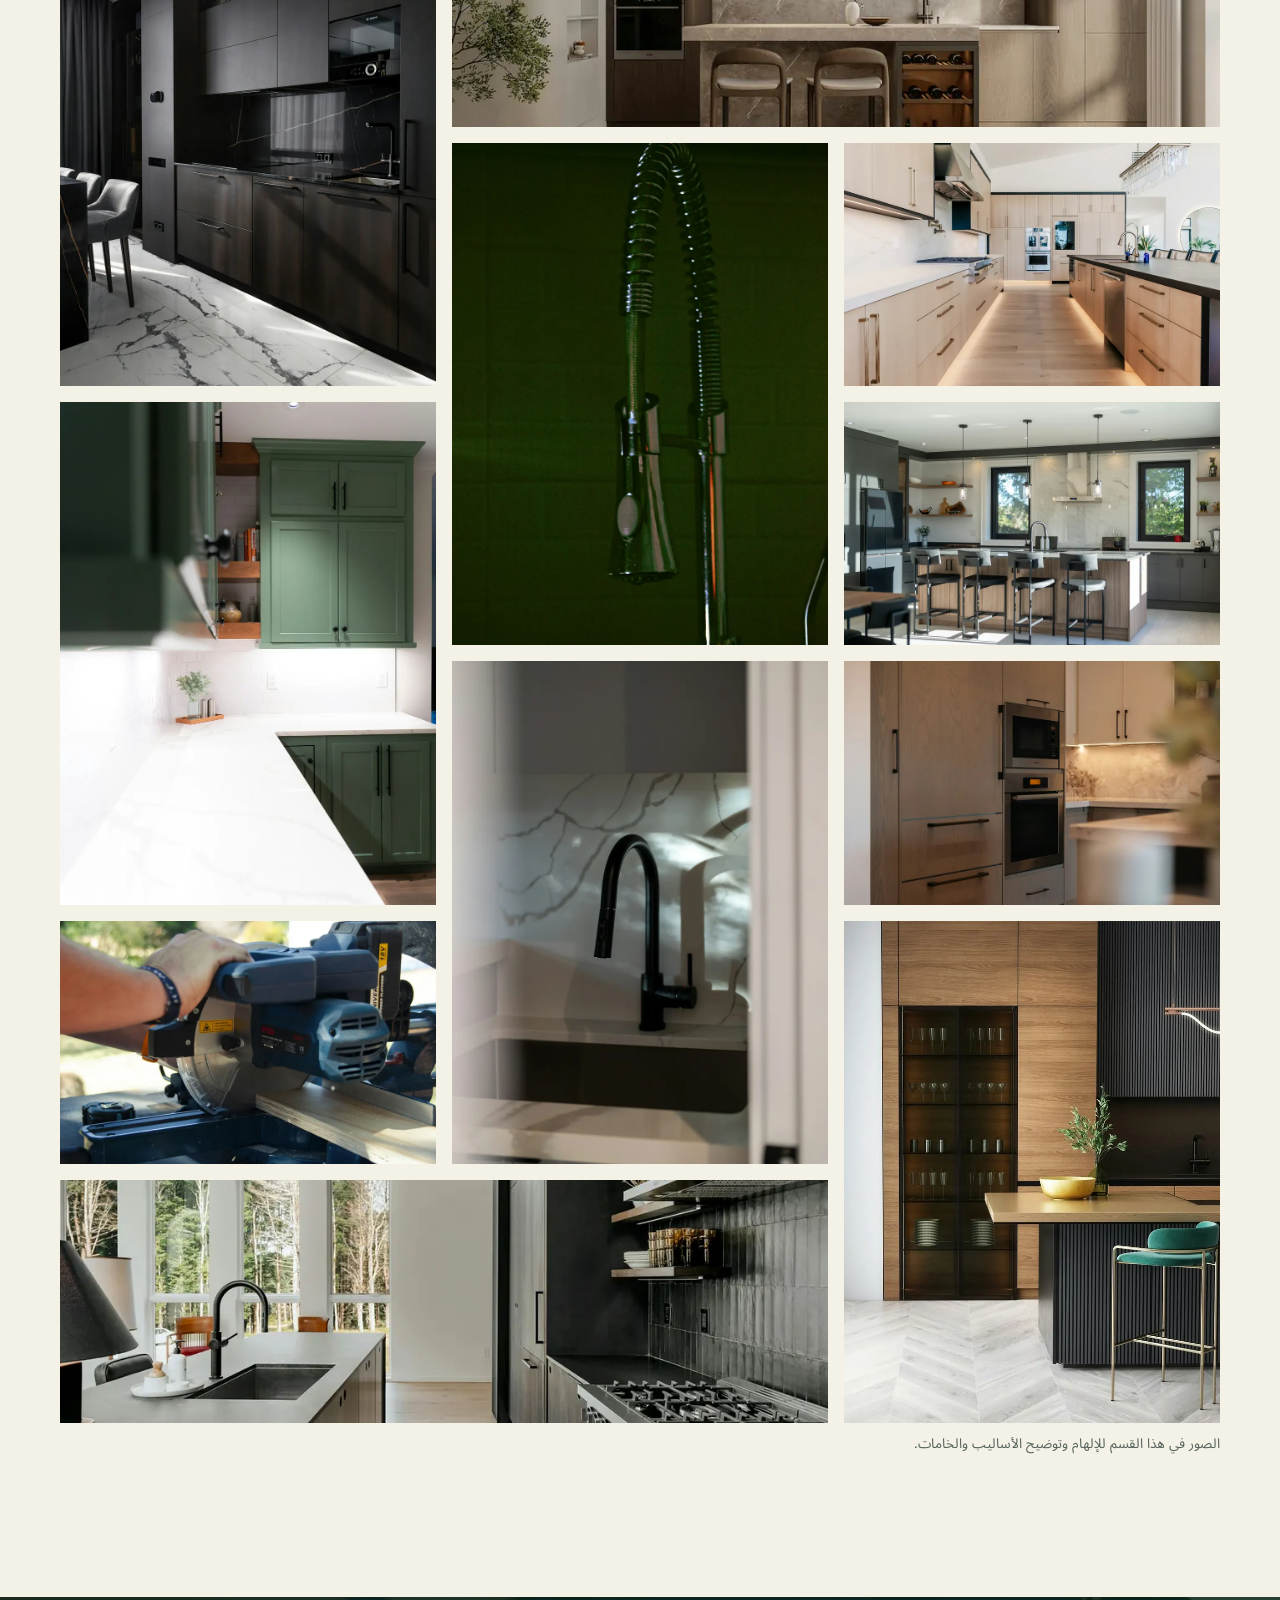
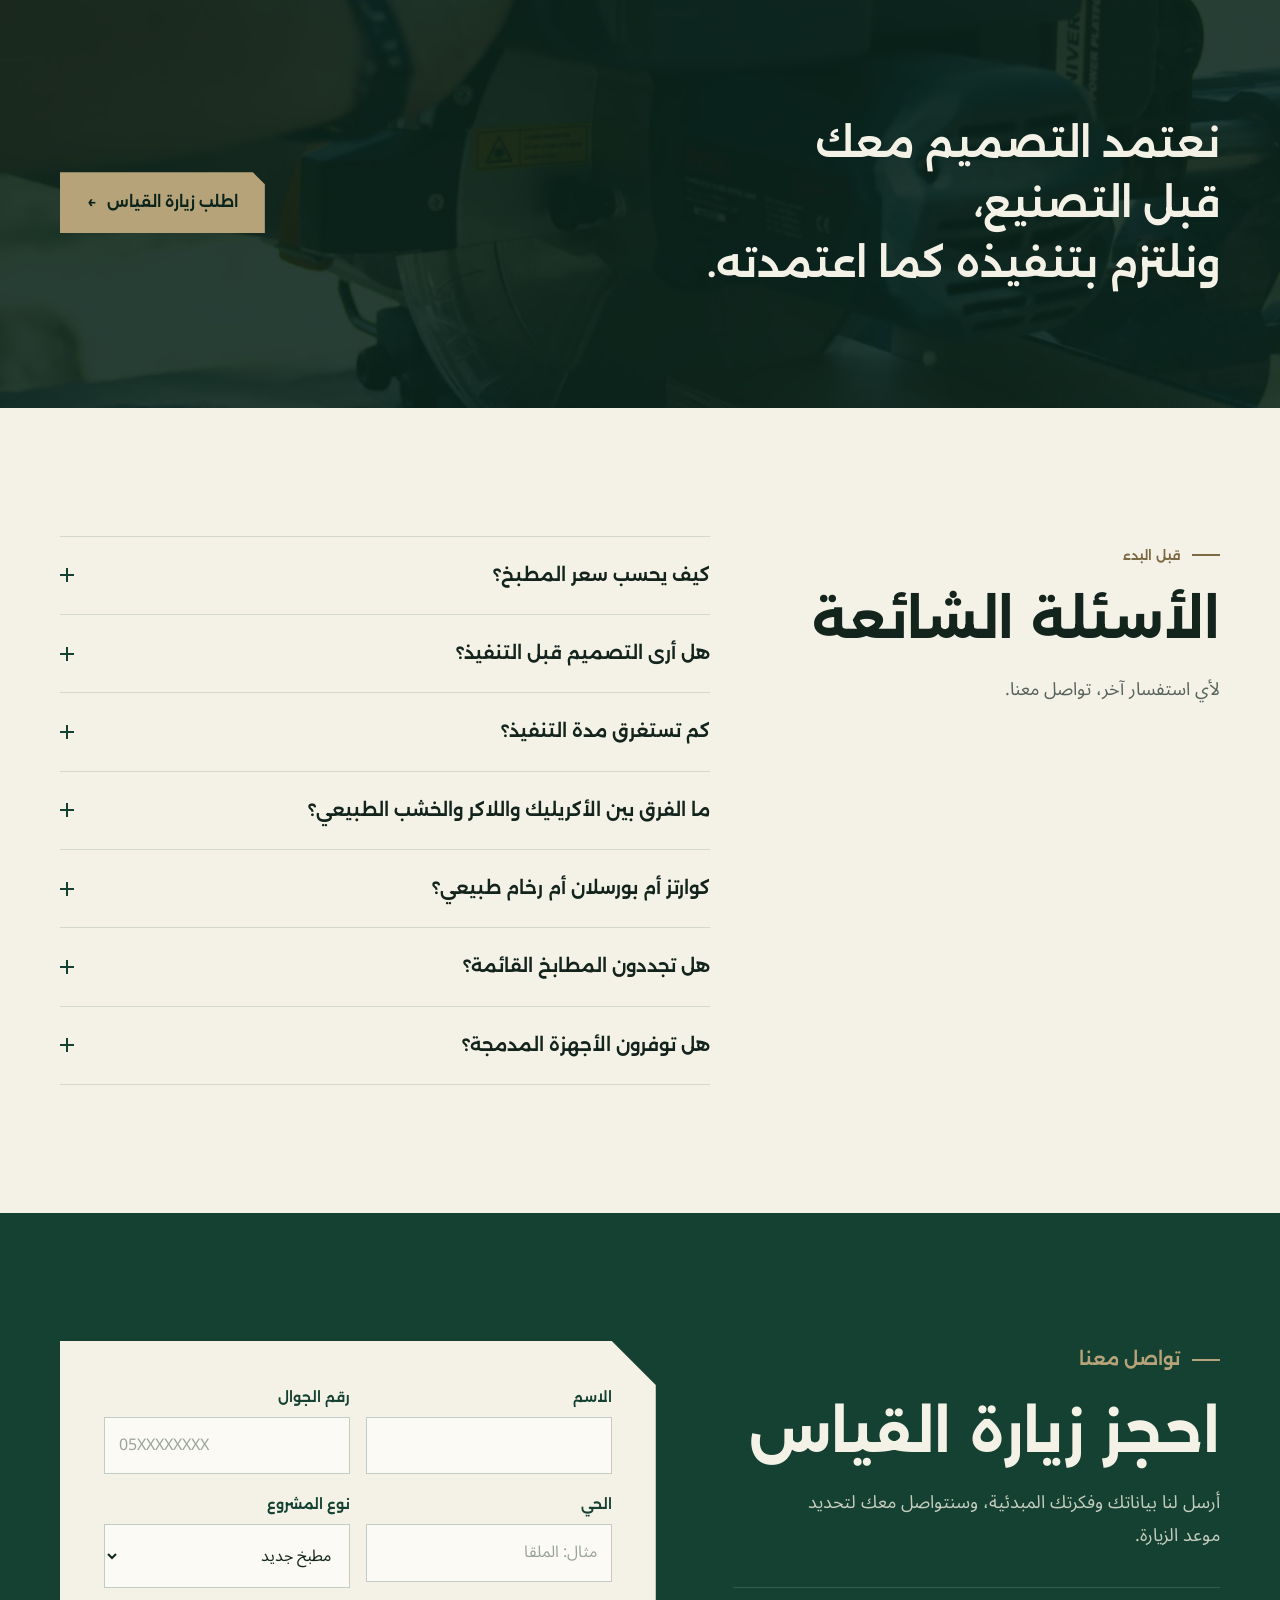
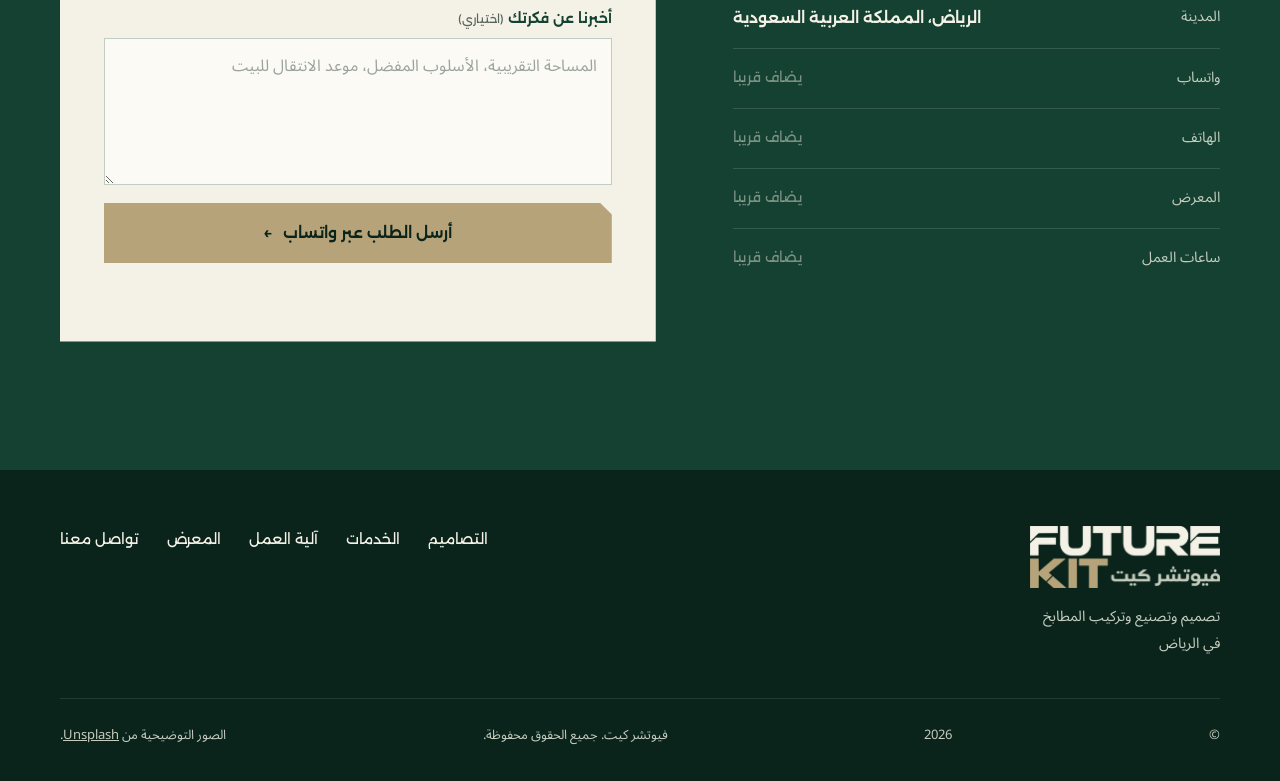
==== commit a7ee0927: "Kitchens only: remove closets, wardrobes, bathrooms, and built-in units from all versions Co-Authore" ====
--- a/v1/index.html
+++ b/v1/index.html
@@ -4,7 +4,7 @@
 <meta charset="utf-8">
 <meta name="viewport" content="width=device-width, initial-scale=1, viewport-fit=cover">
 <title>فيوتشر كيت | تصميم وتفصيل المطابخ في الرياض</title>
-<meta name="description" content="فيوتشر كيت شركة متخصصة في تصميم وتفصيل وتركيب المطابخ وغرف الملابس في الرياض، مع تصميم ثلاثي الأبعاد قبل التنفيذ.">
+<meta name="description" content="فيوتشر كيت شركة متخصصة في تصميم وتفصيل وتركيب المطابخ في الرياض، مع تصميم ثلاثي الأبعاد قبل التنفيذ.">
 <meta name="theme-color" content="#144131">
 <link rel="canonical" href="https://az212z.github.io/future-kit-riyadh/">
 <meta name="robots" content="noindex">
@@ -24,7 +24,7 @@
 <link rel="stylesheet" href="site.css">
 <script>document.documentElement.classList.replace("no-js","js");</script>
 <script type="application/ld+json">
-{"@context":"https://schema.org","@type":"HomeAndConstructionBusiness","name":"فيوتشر كيت | FUTURE KIT","description":"تصميم وتفصيل وتركيب المطابخ وغرف الملابس","areaServed":"الرياض","address":{"@type":"PostalAddress","addressLocality":"الرياض","addressCountry":"SA"},"image":"https://az212z.github.io/future-kit-riyadh/assets/og.jpg","url":"https://az212z.github.io/future-kit-riyadh/"}
+{"@context":"https://schema.org","@type":"HomeAndConstructionBusiness","name":"فيوتشر كيت | FUTURE KIT","description":"تصميم وتفصيل وتركيب المطابخ","areaServed":"الرياض","address":{"@type":"PostalAddress","addressLocality":"الرياض","addressCountry":"SA"},"image":"https://az212z.github.io/future-kit-riyadh/assets/og.jpg","url":"https://az212z.github.io/future-kit-riyadh/"}
 </script>
 </head>
 <body>
@@ -78,8 +78,8 @@
 <!-- MARQUEE -->
 <div class="marquee" aria-hidden="true">
   <div class="marquee-track">
-    <span>أكريليك لامع</span><i></i><span>لاكر مطفي</span><i></i><span>قشرة خشب طبيعي</span><i></i><span>كوارتز</span><i></i><span>بورسلان</span><i></i><span>رخام طبيعي</span><i></i><span>مقابض مخفية</span><i></i><span>إضاءة LED مدمجة</span><i></i><span>أدراج بإغلاق هادئ</span><i></i><span>غرف ملابس</span><i></i>
-    <span>أكريليك لامع</span><i></i><span>لاكر مطفي</span><i></i><span>قشرة خشب طبيعي</span><i></i><span>كوارتز</span><i></i><span>بورسلان</span><i></i><span>رخام طبيعي</span><i></i><span>مقابض مخفية</span><i></i><span>إضاءة LED مدمجة</span><i></i><span>أدراج بإغلاق هادئ</span><i></i><span>غرف ملابس</span><i></i>
+    <span>أكريليك لامع</span><i></i><span>لاكر مطفي</span><i></i><span>قشرة خشب طبيعي</span><i></i><span>كوارتز</span><i></i><span>بورسلان</span><i></i><span>رخام طبيعي</span><i></i><span>مقابض مخفية</span><i></i><span>إضاءة LED مدمجة</span><i></i><span>أدراج بإغلاق هادئ</span><i></i><span>بانتري ومنظمات أدراج</span><i></i>
+    <span>أكريليك لامع</span><i></i><span>لاكر مطفي</span><i></i><span>قشرة خشب طبيعي</span><i></i><span>كوارتز</span><i></i><span>بورسلان</span><i></i><span>رخام طبيعي</span><i></i><span>مقابض مخفية</span><i></i><span>إضاءة LED مدمجة</span><i></i><span>أدراج بإغلاق هادئ</span><i></i><span>بانتري ومنظمات أدراج</span><i></i>
   </div>
 </div>
 
@@ -116,7 +116,7 @@
       <button role="tab" aria-selected="false" aria-controls="sp-dark" id="st-dark" data-style="dark" tabindex="-1">داكن فاخر</button>
     </div>
     <div class="style-panels">
-      <article class="style-panel is-on" role="tabpanel" id="sp-modern" aria-labelledby="st-modern">
+      <div class="style-panel is-on" role="tabpanel" id="sp-modern" aria-labelledby="st-modern">
         <div class="sp-media notch"><img src="../assets/img/marble-island-sm.webp" srcset="../assets/img/marble-island-sm.webp 900w, ../assets/img/marble-island.webp 1800w" sizes="(max-width: 900px) 100vw, 58vw" alt="مطبخ مودرن بجزيرة رخامية منحوتة" width="900" height="600" loading="lazy"></div>
         <div class="sp-body">
           <span class="sp-num">01</span>
@@ -128,8 +128,8 @@
             <div><dt>المقابض</dt><dd>شريط معدني رفيع أو مخفية</dd></div>
           </dl>
         </div>
-      </article>
-      <article class="style-panel" role="tabpanel" id="sp-neo" aria-labelledby="st-neo" hidden>
+      </div>
+      <div class="style-panel" role="tabpanel" id="sp-neo" aria-labelledby="st-neo" hidden>
         <div class="sp-media notch"><img src="../assets/img/green-shaker-sm.webp" alt="خزائن خضراء بإطار شيكر وسطح أبيض" width="900" height="1350" loading="lazy"></div>
         <div class="sp-body">
           <span class="sp-num">02</span>
@@ -141,8 +141,8 @@
             <div><dt>المقابض</dt><dd>نحاسي أو ذهبي مطفي</dd></div>
           </dl>
         </div>
-      </article>
-      <article class="style-panel" role="tabpanel" id="sp-minimal" aria-labelledby="st-minimal" hidden>
+      </div>
+      <div class="style-panel" role="tabpanel" id="sp-minimal" aria-labelledby="st-minimal" hidden>
         <div class="sp-media notch"><img src="../assets/img/builtin-sm.webp" alt="خزائن خشبية بلا مقابض مع أفران مدمجة" width="900" height="600" loading="lazy"></div>
         <div class="sp-body">
           <span class="sp-num">03</span>
@@ -154,8 +154,8 @@
             <div><dt>الفتح</dt><dd>مجرى جولا أو Push-to-open</dd></div>
           </dl>
         </div>
-      </article>
-      <article class="style-panel" role="tabpanel" id="sp-warm" aria-labelledby="st-warm" hidden>
+      </div>
+      <div class="style-panel" role="tabpanel" id="sp-warm" aria-labelledby="st-warm" hidden>
         <div class="sp-media notch"><img src="../assets/img/window-wood-sm.webp" alt="مطبخ بخزائن خشبية دافئة ونافذة واسعة" width="900" height="720" loading="lazy"></div>
         <div class="sp-body">
           <span class="sp-num">04</span>
@@ -167,8 +167,8 @@
             <div><dt>الإضاءة</dt><dd>LED أسفل الخزائن العلوية</dd></div>
           </dl>
         </div>
-      </article>
-      <article class="style-panel" role="tabpanel" id="sp-dark" aria-labelledby="st-dark" hidden>
+      </div>
+      <div class="style-panel" role="tabpanel" id="sp-dark" aria-labelledby="st-dark" hidden>
         <div class="sp-media notch"><img src="../assets/img/dark-stone-sm.webp" alt="مطبخ داكن بجزيرة حجرية وبلاط أسود" width="900" height="600" loading="lazy"></div>
         <div class="sp-body">
           <span class="sp-num">05</span>
@@ -180,7 +180,7 @@
             <div><dt>المقابض</dt><dd>أسود مطفي أو مخفية</dd></div>
           </dl>
         </div>
-      </article>
+      </div>
     </div>
   </div>
 </section>
@@ -209,8 +209,8 @@
     </article>
     <article class="svc reveal">
       <svg class="svc-ic" viewBox="0 0 48 48" aria-hidden="true"><path d="M8 4h32v40H8z"/><path d="M24 4v40M20 22v4M28 22v4M8 36h32"/></svg>
-      <h3>غرف الملابس والدريسنج</h3>
-      <p>تقسيمات مدروسة للتعليق والأدراج والأحذية، مع إضاءة داخلية ومرايا وأبواب زجاجية.</p>
+      <h3>البانتري وتخزين المطبخ</h3>
+      <p>وحدات طولية للمؤن والأجهزة الصغيرة خلف أبواب مخفية، مع منظمات داخلية للأدراج.</p>
     </article>
     <article class="svc reveal">
       <svg class="svc-ic" viewBox="0 0 48 48" aria-hidden="true"><path d="M8 6h32v18H8zM8 30h32v12H8z"/><circle cx="24" cy="15" r="5"/><path d="M14 36h20"/></svg>
@@ -306,20 +306,19 @@
     <div class="filters" role="group" aria-label="تصفية المعرض">
       <button class="is-on" data-f="all" aria-pressed="true">الكل</button>
       <button data-f="kitchen" aria-pressed="false">مطابخ</button>
-      <button data-f="closet" aria-pressed="false">غرف ملابس</button>
       <button data-f="detail" aria-pressed="false">تفاصيل</button>
     </div>
   </header>
   <div class="masonry" id="masonry">
     <figure class="tile wide" data-cat="kitchen"><button type="button" data-full="../assets/img/warm-island.webp" aria-label="تكبير: مطبخ خشبي بجزيرة ورف نبيذ"><img src="../assets/img/warm-island-sm.webp" alt="مطبخ خشبي بجزيرة ورف نبيذ مدمج" width="900" height="527" loading="lazy"></button><figcaption>جزيرة بقشرة خشب ورخام دافئ</figcaption></figure>
-    <figure class="tile tall" data-cat="closet"><button type="button" data-full="../assets/img/closet-walk.webp" aria-label="تكبير: غرفة ملابس خشبية"><img src="../assets/img/closet-walk-sm.webp" alt="غرفة ملابس بخزائن خشبية مفتوحة" width="900" height="1350" loading="lazy"></button><figcaption>غرفة ملابس مفتوحة بإضاءة داخلية</figcaption></figure>
+    <figure class="tile tall" data-cat="kitchen"><button type="button" data-full="../assets/img/black-marble-floor.webp" aria-label="تكبير: مطبخ أسود"><img src="../assets/img/black-marble-floor-sm.webp" alt="مطبخ بخزائن سوداء وأرضية رخام أبيض" width="900" height="1350" loading="lazy"></button><figcaption>مطبخ أسود بأرضية رخامية</figcaption></figure>
     <figure class="tile" data-cat="kitchen"><button type="button" data-full="../assets/img/wood-light.webp" aria-label="تكبير: مطبخ بإضاءة سفلية"><img src="../assets/img/wood-light-sm.webp" alt="مطبخ بخزائن فاتحة وإضاءة LED أسفل الوحدات" width="900" height="720" loading="lazy"></button><figcaption>إضاءة LED على امتداد القاعدة</figcaption></figure>
     <figure class="tile tall" data-cat="detail"><button type="button" data-full="../assets/img/faucet-green.webp" aria-label="تكبير: خلاط مطبخ على خلفية خضراء"><img src="../assets/img/faucet-green-sm.webp" alt="خلاط مطبخ بنابض على جدار أخضر داكن" width="900" height="1350" loading="lazy"></button><figcaption>تفاصيل التشطيب بالأخضر العميق</figcaption></figure>
     <figure class="tile" data-cat="kitchen"><button type="button" data-full="../assets/img/island-dark.webp" aria-label="تكبير: مطبخ بجزيرة خشبية"><img src="../assets/img/island-dark-sm.webp" alt="مطبخ بجزيرة خشبية وكراسي داكنة" width="900" height="600" loading="lazy"></button><figcaption>جزيرة تجمع الطبخ والجلسة</figcaption></figure>
-    <figure class="tile tall" data-cat="closet"><button type="button" data-full="../assets/img/closet-long.webp" aria-label="تكبير: ممر ملابس"><img src="../assets/img/closet-long-sm.webp" alt="ممر غرفة ملابس بأبواب زجاجية وإضاءة" width="900" height="1350" loading="lazy"></button><figcaption>ممر ملابس بأبواب زجاجية</figcaption></figure>
+    <figure class="tile tall" data-cat="kitchen"><button type="button" data-full="../assets/img/green-shaker.webp" aria-label="تكبير: خزائن خضراء"><img src="../assets/img/green-shaker-sm.webp" alt="خزائن مطبخ خضراء بإطار كلاسيكي" width="900" height="1350" loading="lazy"></button><figcaption>خزائن خضراء بإطار كلاسيكي</figcaption></figure>
     <figure class="tile" data-cat="kitchen"><button type="button" data-full="../assets/img/builtin.webp" aria-label="تكبير: أفران مدمجة"><img src="../assets/img/builtin-sm.webp" alt="وحدات طولية خشبية بأفران مدمجة" width="900" height="600" loading="lazy"></button><figcaption>أجهزة مدمجة في وحدات طولية</figcaption></figure>
     <figure class="tile tall" data-cat="detail"><button type="button" data-full="../assets/img/faucet-marble.webp" aria-label="تكبير: خلاط أسود على رخام"><img src="../assets/img/faucet-marble-sm.webp" alt="خلاط أسود مطفي أمام رخام بعروق رمادية" width="900" height="1350" loading="lazy"></button><figcaption>أسود مطفي على رخام بعروق</figcaption></figure>
-    <figure class="tile tall" data-cat="closet"><button type="button" data-full="../assets/img/closet-lux.webp" aria-label="تكبير: غرفة ملابس فاخرة"><img src="../assets/img/closet-lux-sm.webp" alt="غرفة ملابس فاخرة بثريا ورفوف مضاءة" width="900" height="1350" loading="lazy"></button><figcaption>دريسنج برفوف مضاءة</figcaption></figure>
+    <figure class="tile tall" data-cat="detail"><button type="button" data-full="../assets/img/fluted.webp" aria-label="تكبير: واجهة مضلعة"><img src="../assets/img/fluted-sm.webp" alt="جزيرة بواجهة مضلعة داكنة وخزانة زجاجية" width="900" height="983" loading="lazy"></button><figcaption>واجهة مضلعة وخزانة زجاجية</figcaption></figure>
     <figure class="tile wide" data-cat="kitchen"><button type="button" data-full="../assets/img/dark-stone.webp" aria-label="تكبير: مطبخ داكن"><img src="../assets/img/dark-stone-sm.webp" alt="مطبخ داكن بجزيرة حجرية" width="900" height="600" loading="lazy"></button><figcaption>حجر طبيعي وواجهات داكنة</figcaption></figure>
     <figure class="tile" data-cat="detail"><button type="button" data-full="../assets/img/workshop.webp" aria-label="تكبير: قص الخشب"><img src="../assets/img/workshop-sm.webp" alt="منشار يقص لوحا خشبيا بدقة" width="900" height="596" loading="lazy"></button><figcaption>قص الألواح بدقة</figcaption></figure>
   </div>
@@ -349,7 +348,7 @@
       <details><summary>ما الفرق بين الأكريليك واللاكر والخشب الطبيعي؟</summary><p>الأكريليك لامع وسهل التنظيف، واللاكر يعطي لونا مطفيا عميقا بأي درجة تختارها، وقشرة الخشب الطبيعي تمنح دفئا وملمسا حقيقيا. نعرض عليك العينات ونشرح ما يناسب استخدامك.</p></details>
       <details><summary>كوارتز أم بورسلان أم رخام طبيعي؟</summary><p>الكوارتز عملي ومقاوم للبقع، والبورسلان يتحمل الحرارة العالية ويأتي بألواح كبيرة رفيعة، والرخام الطبيعي فريد في عروقه لكنه يحتاج عناية أكبر. نساعدك على الاختيار بحسب طريقة طبخك.</p></details>
       <details><summary>هل تجددون المطابخ القائمة؟</summary><p>نعم، يمكن تغيير الواجهات أو الأسطح فقط، أو إعادة تصميم المطبخ بالكامل. نقيم الوضع الحالي في زيارة الموقع ونقترح الأنسب.</p></details>
-      <details><summary>هل تنفذون غرف الملابس والخزائن؟</summary><p>نعم، نصمم وننفذ غرف الملابس (الدريسنج) والخزائن الجدارية ووحدات الحمامات بنفس أسلوب العمل وجودة التشطيب.</p></details>
+      <details><summary>هل توفرون الأجهزة المدمجة؟</summary><p>نعم، نخطط أماكن الأجهزة في التصميم، ويمكننا توريدها وتركيبها عند الطلب، أو تركيب أجهزتك الحالية بعد مطابقة مقاساتها.</p></details>
     </div>
   </div>
 </section>
@@ -377,7 +376,7 @@
       <div class="f-row">
         <label class="f"><span>الحي</span><input name="district" placeholder="مثال: الملقا"></label>
         <label class="f"><span>نوع المشروع</span>
-          <select name="type"><option>مطبخ جديد</option><option>تجديد مطبخ قائم</option><option>غرفة ملابس</option><option>مطبخ وغرفة ملابس</option><option>أخرى</option></select>
+          <select name="type"><option>مطبخ جديد</option><option>تجديد مطبخ قائم</option><option>تغيير الواجهات أو الأسطح</option><option>بانتري أو تخزين للمطبخ</option><option>أخرى</option></select>
         </label>
       </div>
       <label class="f"><span>أخبرنا عن فكرتك <small>(اختياري)</small></span><textarea name="msg" rows="4" placeholder="المساحة التقريبية، الأسلوب المفضل، موعد الانتقال للبيت"></textarea></label>
@@ -393,7 +392,7 @@
   <div class="wrap foot-grid">
     <div class="foot-brand">
       <img src="../assets/logo-light.webp" alt="FUTURE KIT فيوتشر كيت" width="1522" height="499" loading="lazy">
-      <p>تصميم وتصنيع وتركيب المطابخ<br>وغرف الملابس في الرياض</p>
+      <p>تصميم وتصنيع وتركيب المطابخ<br>في الرياض</p>
     </div>
     <nav aria-label="روابط الموقع" class="foot-nav">
       <a href="#styles">التصاميم</a><a href="#services">الخدمات</a><a href="#process">آلية العمل</a><a href="#gallery">المعرض</a><a href="#contact">تواصل معنا</a>
